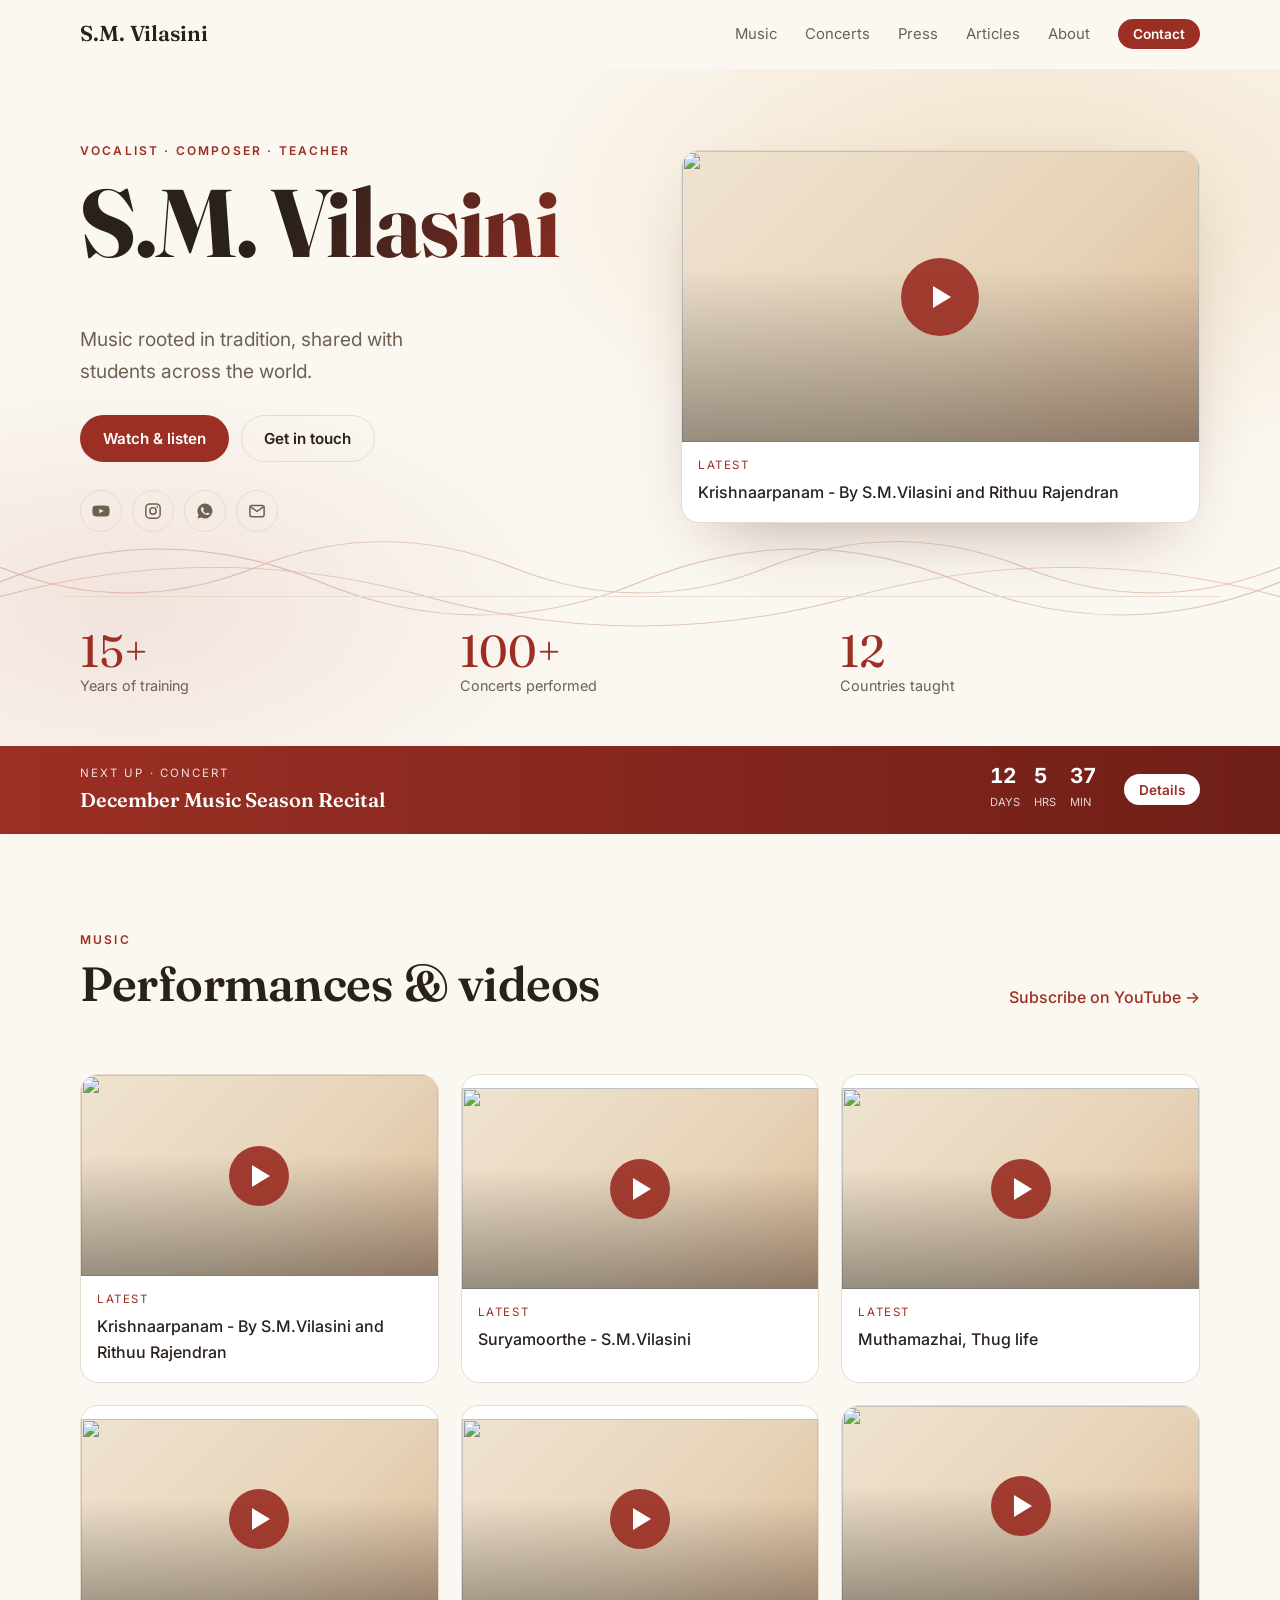
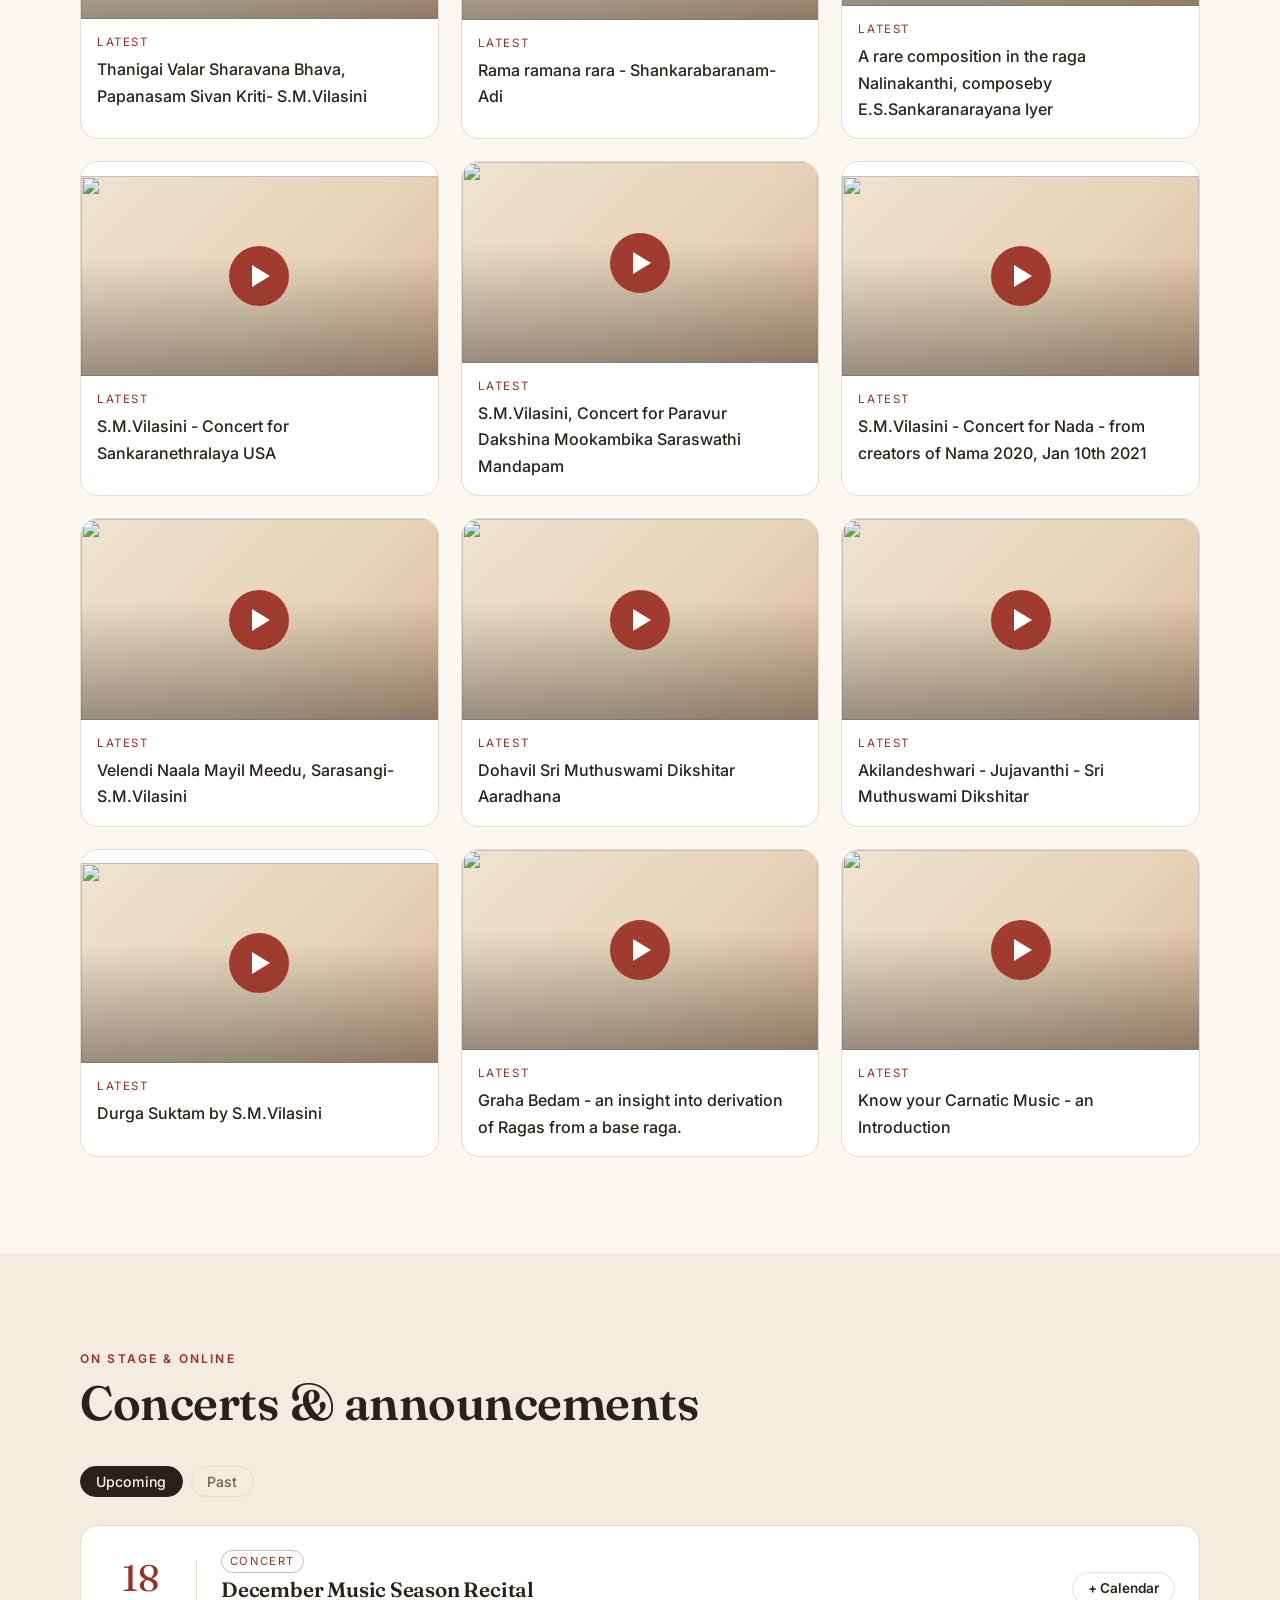
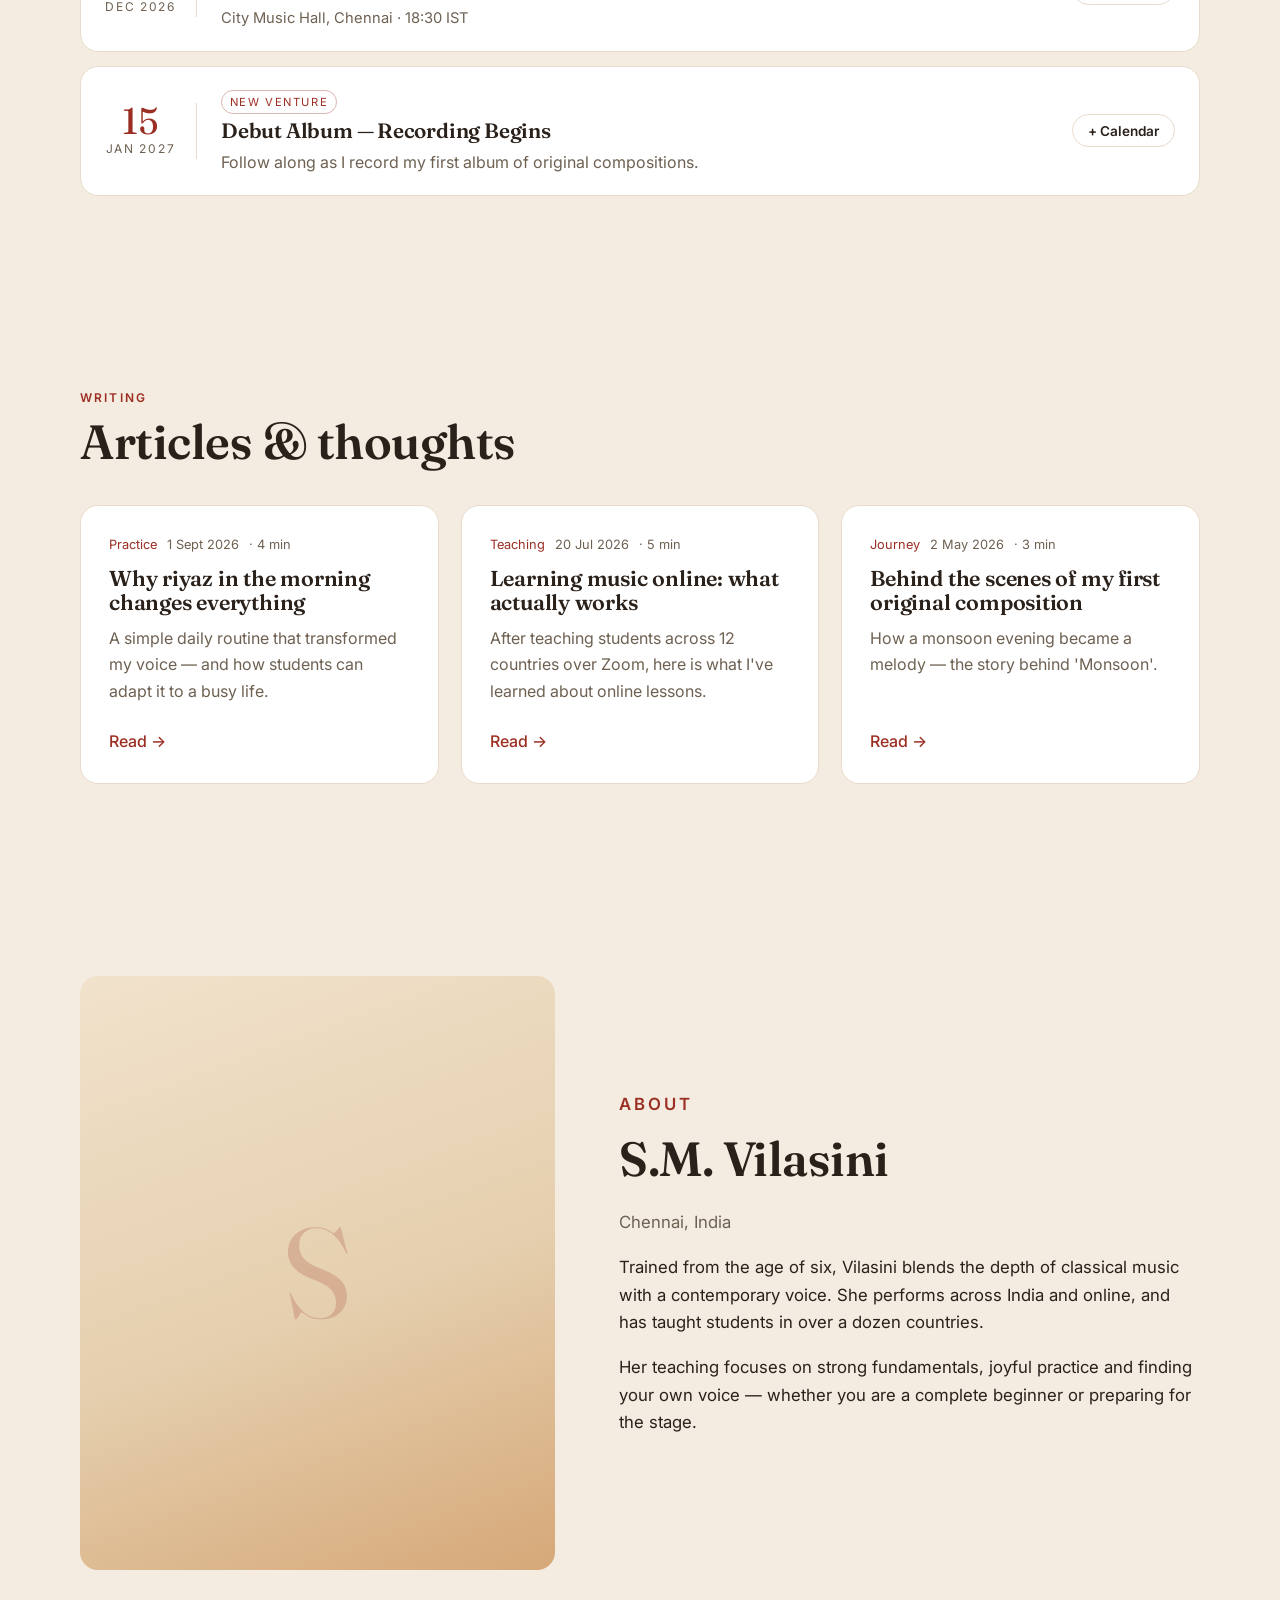
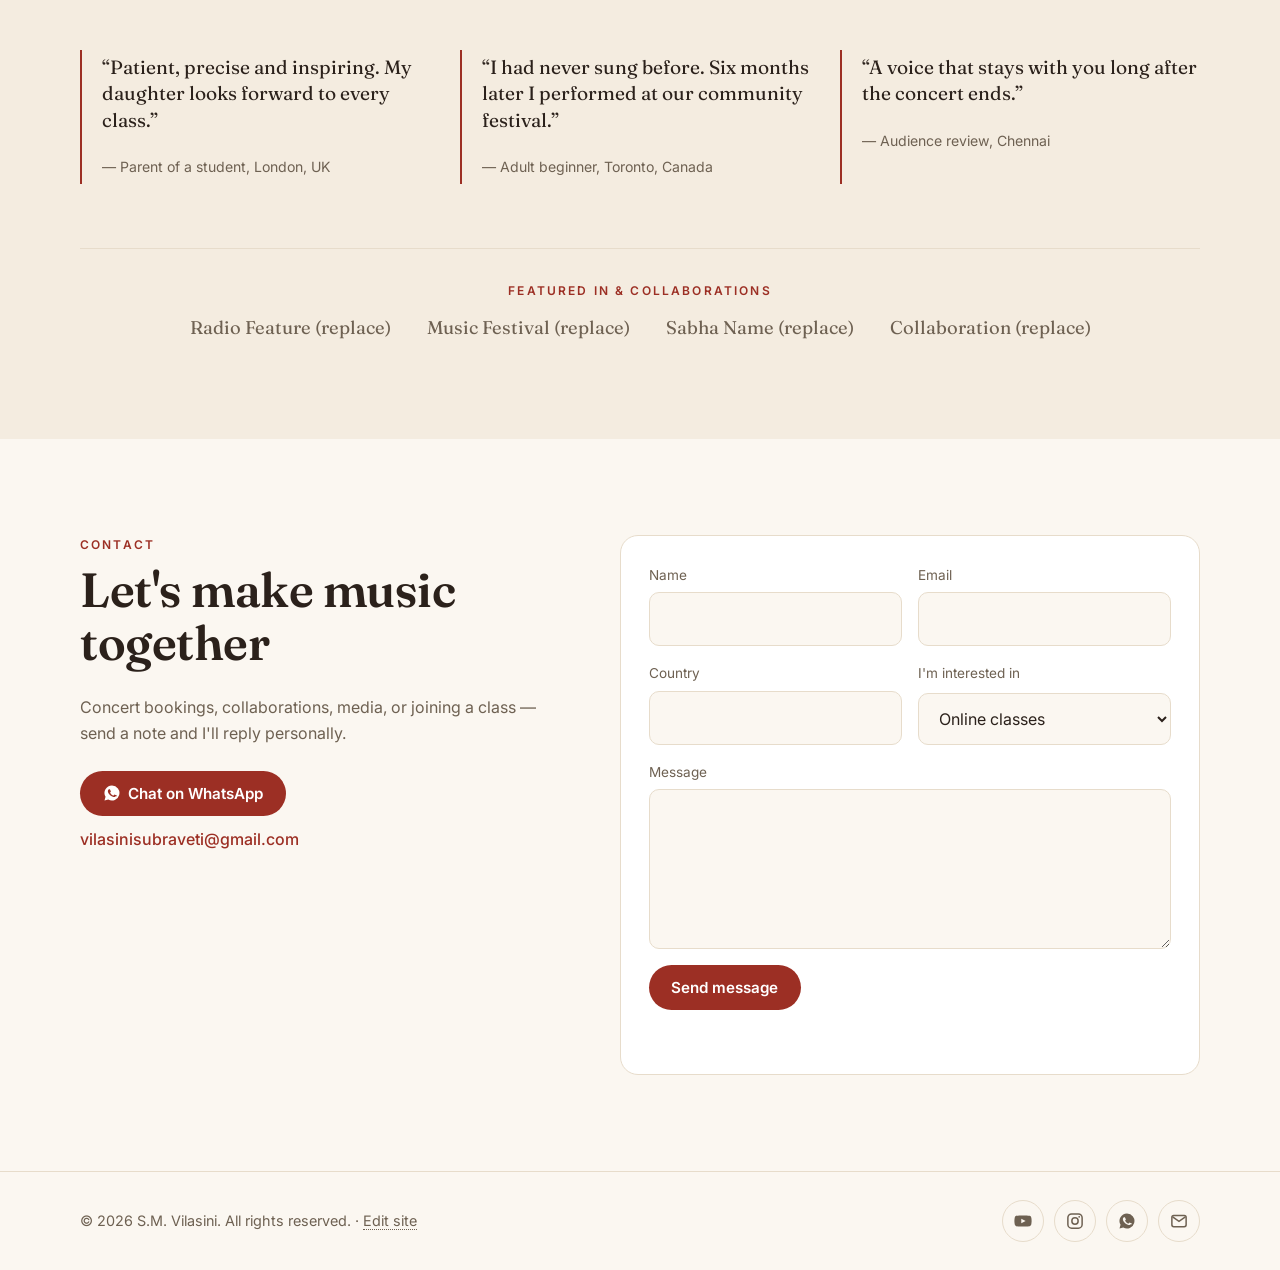
==== index.html @ 5c4f79f2 "Add press and reviews section" ====
<!doctype html>
<html lang="en">
<head>
  <meta charset="utf-8">
  <meta name="viewport" content="width=device-width, initial-scale=1">
  <title>Music · Performances, Videos & Online Classes</title>
  <meta name="description" content="Official website — music videos, upcoming concerts, articles and live online music classes for students worldwide.">
  <meta property="og:type" content="website">
  <meta property="og:title" content="Music · Performances & Online Classes">
  <meta property="og:description" content="Watch performances, see upcoming concerts and learn music online.">
  <meta property="og:image" content="assets/portrait.jpg">
  <meta name="theme-color" content="#fbf7f1">
  <link rel="icon" href="data:image/svg+xml,<svg xmlns='http://www.w3.org/2000/svg' viewBox='0 0 100 100'><text y='.9em' font-size='90'>🎵</text></svg>">
  <link rel="preconnect" href="https://fonts.googleapis.com">
  <link rel="preconnect" href="https://fonts.gstatic.com" crossorigin>
  <link href="https://fonts.googleapis.com/css2?family=Fraunces:opsz,wght@9..144,400;9..144,600;9..144,700&family=Inter:wght@400;500;600&display=swap" rel="stylesheet">
  <link rel="stylesheet" href="styles.css">
</head>
<body>
  <a class="skip" href="#main">Skip to content</a>

  <header class="nav" id="top">
    <div class="wrap nav__inner">
      <a href="#top" class="brand" data-bind="name">Artist</a>
      <button class="nav__toggle" aria-label="Open menu" aria-expanded="false"><span></span><span></span></button>
      <nav class="nav__links" aria-label="Main">
        <a href="#music">Music</a>
        <a href="#events">Concerts</a>
        <a href="#classes" data-classes-link hidden>Classes</a>
        <a href="#press">Press</a>
        <a href="#articles">Articles</a>
        <a href="#about">About</a>
        <a href="#contact" class="btn btn--small">Contact</a>
      </nav>
    </div>
  </header>

  <main id="main">
    <!-- HERO -->
    <section class="hero">
      <div class="hero__bg" aria-hidden="true">
        <svg class="wave" viewBox="0 0 1200 300" preserveAspectRatio="none"><path d="M0 150 Q 75 60 150 150 T 300 150 T 450 150 T 600 150 T 750 150 T 900 150 T 1050 150 T 1200 150"/><path d="M0 170 Q 100 90 200 170 T 400 170 T 600 170 T 800 170 T 1000 170 T 1200 170"/><path d="M0 130 Q 60 200 120 130 T 240 130 T 360 130 T 480 130 T 600 130 T 720 130 T 840 130 T 960 130 T 1080 130 T 1200 130"/></svg>
      </div>
      <div class="wrap hero__grid">
        <div class="hero__text reveal">
          <p class="eyebrow" data-bind="tagline"></p>
          <h1 class="hero__name" data-bind="name"></h1>
          <p class="hero__line" data-bind="heroLine"></p>
          <div class="hero__cta">
            <a href="#music" class="btn">Watch &amp; listen</a>
            <a href="#classes" class="btn btn--ghost" data-classes-cta hidden>Learn with me</a>
            <a href="#contact" class="btn btn--ghost" data-contact-cta>Get in touch</a>
          </div>
          <ul class="hero__social" data-social></ul>
        </div>
        <div class="hero__media reveal" data-featured></div>
      </div>
      <div class="wrap stats reveal" data-stats></div>
    </section>

    <!-- NEXT UP BANNER -->
    <section class="nextup" data-nextup hidden></section>

    <!-- MUSIC -->
    <section class="section" id="music">
      <div class="wrap">
        <div class="section__head reveal">
          <p class="eyebrow">Music</p>
          <h2>Performances &amp; videos</h2>
          <a class="link-arrow" data-youtube-link target="_blank" rel="noopener">Subscribe on YouTube →</a>
        </div>
        <div class="filters reveal" role="tablist" data-filters></div>
        <div class="video-grid" data-videos></div>
      </div>
    </section>

    <!-- EVENTS -->
    <section class="section section--alt" id="events">
      <div class="wrap">
        <div class="section__head reveal">
          <p class="eyebrow">On stage &amp; online</p>
          <h2>Concerts &amp; announcements</h2>
        </div>
        <div class="tabs reveal">
          <button class="tab is-active" data-events-tab="upcoming">Upcoming</button>
          <button class="tab" data-events-tab="past">Past</button>
        </div>
        <div class="events" data-events></div>
      </div>
    </section>

    <!-- CLASSES (hidden until enabled in content.js) -->
    <section class="section" id="classes" data-classes hidden>
      <div class="wrap">
        <div class="section__head reveal">
          <p class="eyebrow">Learn online</p>
          <h2>Live classes on <span data-bind="platform">Zoom</span></h2>
          <p class="section__intro" data-bind="classIntro"></p>
        </div>
        <div data-classes-body></div>
      </div>
    </section>

    <!-- ARTICLES -->
    <section class="section section--alt" id="articles">
      <div class="wrap">
        <div class="section__head reveal">
          <p class="eyebrow">Writing</p>
          <h2>Articles &amp; thoughts</h2>
        </div>
        <div class="articles" data-articles></div>
      </div>
    </section>

    <!-- PRESS & REVIEWS (headline + picture fetched automatically) -->
    <section class="section" id="press" data-press-section hidden>
      <div class="wrap">
        <div class="section__head reveal">
          <p class="eyebrow">In the press</p>
          <h2>Reviews &amp; features</h2>
        </div>
        <div class="press" data-press></div>
      </div>
    </section>

    <!-- ABOUT -->
    <section class="section section--alt" id="about">
      <div class="wrap about">
        <div class="about__photo reveal" data-photo></div>
        <div class="about__text reveal">
          <p class="eyebrow">About</p>
          <h2 data-bind="name"></h2>
          <p class="muted" data-bind="location"></p>
          <div data-bio></div>
        </div>
      </div>
      <div class="wrap">
        <div class="quotes" data-quotes></div>
        <div class="featured-in reveal" data-featured-in></div>
      </div>
    </section>

    <!-- CONTACT -->
    <section class="section" id="contact">
      <div class="wrap contact">
        <div class="contact__info reveal">
          <p class="eyebrow">Contact</p>
          <h2>Let's make music together</h2>
          <p class="muted">Concert bookings, collaborations, media, or joining a class — send a note and I'll reply personally.</p>
          <div class="contact__quick" data-quick></div>
        </div>
        <form class="form reveal" data-form novalidate>
          <div class="form__row">
            <label>Name<input name="name" required autocomplete="name"></label>
            <label>Email<input name="email" type="email" required autocomplete="email"></label>
          </div>
          <div class="form__row">
            <label>Country<input name="country" autocomplete="country-name"></label>
            <label>I'm interested in
              <select name="interest">
                <option>Online classes</option>
                <option>Concert booking</option>
                <option>Collaboration</option>
                <option>Media / interview</option>
                <option>Just saying hello</option>
              </select>
            </label>
          </div>
          <label>Message<textarea name="message" rows="5" required></textarea></label>
          <input type="checkbox" name="botcheck" class="hp" tabindex="-1" autocomplete="off">
          <button class="btn" type="submit">Send message</button>
          <p class="form__status" role="status" aria-live="polite"></p>
        </form>
      </div>
    </section>
  </main>

  <footer class="footer">
    <div class="wrap footer__inner">
      <p>© <span data-year></span> <span data-bind="name"></span>. All rights reserved. · <a href="admin.html" class="footer__edit">Edit site</a></p>
      <ul class="footer__social" data-social></ul>
    </div>
  </footer>

  <!-- Modal (videos & articles) -->
  <div class="modal" data-modal hidden>
    <div class="modal__backdrop" data-close></div>
    <div class="modal__box" role="dialog" aria-modal="true">
      <button class="modal__close" data-close aria-label="Close">×</button>
      <div class="modal__content" data-modal-content></div>
    </div>
  </div>

  <script src="content.js"></script>
  <script src="app.js"></script>
</body>
</html>
---- styles.css ----
:root{
  --bg:#fbf7f1; --bg-alt:#f4ece0; --surface:#ffffff; --line:#e7dccb;
  --text:#2b211b; --muted:#6e6152; --accent:#9c2f24; --accent-2:#c8891c; --on-accent:#ffffff;
  --radius:18px; --maxw:1160px;
  --display:"Fraunces",Georgia,serif; --body:"Inter",system-ui,sans-serif;
}
*{box-sizing:border-box}
html{scroll-behavior:smooth}
body{margin:0;background:var(--bg);color:var(--text);font:16px/1.65 var(--body);-webkit-font-smoothing:antialiased;overflow-x:hidden}
img{max-width:100%;display:block}
a{color:inherit}
h1,h2,h3{font-family:var(--display);font-weight:600;line-height:1.1;margin:0 0 .5em;letter-spacing:-.01em}
h2{font-size:clamp(2rem,4vw,3rem)}
p{margin:0 0 1em}
.wrap{max-width:var(--maxw);margin:0 auto;padding:0 20px}
.muted{color:var(--muted)}
.eyebrow{text-transform:uppercase;letter-spacing:.18em;font-size:.75rem;font-weight:600;color:var(--accent);margin-bottom:.8em}
.skip{position:absolute;left:-999px}.skip:focus{left:16px;top:16px;z-index:99;background:var(--accent);color:var(--on-accent);padding:8px 12px;border-radius:8px}
[hidden]{display:none!important}

/* Buttons */
.btn{display:inline-flex;align-items:center;gap:.5em;background:var(--accent);color:var(--on-accent);border:0;border-radius:999px;padding:.85em 1.5em;font:600 .95rem var(--body);text-decoration:none;cursor:pointer;transition:transform .2s,box-shadow .2s,background .2s}
.btn:hover{transform:translateY(-2px);box-shadow:0 10px 30px -10px rgba(156,47,36,.45)}
.btn--ghost{background:transparent;color:var(--text);border:1px solid var(--line)}
.btn--ghost:hover{border-color:var(--accent);box-shadow:none}
.btn--small{padding:.55em 1.1em;font-size:.85rem}
.btn[aria-disabled="true"]{opacity:.5;pointer-events:none}
.link-arrow{color:var(--accent);text-decoration:none;font-weight:500}
.link-arrow:hover{text-decoration:underline}

/* Nav */
.nav{position:sticky;top:0;z-index:50;background:rgba(251,247,241,.88);backdrop-filter:blur(12px);border-bottom:1px solid transparent;transition:border-color .3s}
.nav.is-scrolled{border-color:var(--line)}
.nav__inner{display:flex;align-items:center;justify-content:space-between;height:68px}
.brand{font-family:var(--display);font-size:1.35rem;font-weight:600;text-decoration:none}
.nav__links{display:flex;gap:28px;align-items:center}
.nav__links a:not(.btn){text-decoration:none;color:var(--muted);font-size:.93rem;transition:color .2s}
.nav__links a:not(.btn):hover{color:var(--text)}
.nav__toggle{display:none;background:none;border:0;width:40px;height:40px;cursor:pointer;flex-direction:column;justify-content:center;gap:6px;padding:8px}
.nav__toggle span{display:block;height:2px;background:var(--text);border-radius:2px;transition:transform .3s}
@media (max-width:820px){
  .nav__toggle{display:flex}
  .nav__links{position:fixed;inset:68px 0 auto 0;flex-direction:column;align-items:flex-start;gap:0;background:var(--bg);border-bottom:1px solid var(--line);padding:8px 20px 20px;transform:translateY(-120%);transition:transform .35s ease}
  .nav__links a:not(.btn){padding:12px 0;width:100%;font-size:1.05rem}
  .nav__links .btn{margin-top:8px}
  .nav.is-open .nav__links{transform:none}
  .nav.is-open .nav__toggle span:first-child{transform:translateY(4px) rotate(45deg)}
  .nav.is-open .nav__toggle span:last-child{transform:translateY(-4px) rotate(-45deg)}
}

/* Hero */
.hero{position:relative;padding:72px 0 48px;overflow:hidden}
.hero__bg{position:absolute;inset:0;pointer-events:none;background:radial-gradient(60% 60% at 80% 20%,rgba(200,137,28,.20),transparent 70%),radial-gradient(50% 50% at 10% 80%,rgba(156,47,36,.10),transparent 70%)}
.wave{position:absolute;left:0;right:0;bottom:8%;width:200%;height:220px;opacity:.25;animation:drift 28s linear infinite}
.wave path{fill:none;stroke:var(--accent);stroke-width:1.2}
@keyframes drift{to{transform:translateX(-50%)}}
.hero__grid{position:relative;display:grid;grid-template-columns:1.05fr 1fr;gap:56px;align-items:center}
.hero__name{font-size:clamp(3rem,8vw,6rem);font-weight:700;background:linear-gradient(120deg,var(--text) 40%,var(--accent));-webkit-background-clip:text;background-clip:text;color:transparent}
.hero__line{font-size:1.2rem;color:var(--muted);max-width:32ch}
.hero__cta{display:flex;flex-wrap:wrap;gap:12px;margin:28px 0}
.hero__social,.footer__social{list-style:none;display:flex;gap:10px;padding:0;margin:0}
.hero__social a,.footer__social a{display:grid;place-items:center;width:42px;height:42px;border:1px solid var(--line);border-radius:50%;color:var(--muted);transition:all .2s}
.hero__social a:hover,.footer__social a:hover{color:var(--accent);border-color:var(--accent)}
.hero__social svg,.footer__social svg{width:18px;height:18px}
.stats{position:relative;display:grid;grid-template-columns:repeat(3,1fr);gap:20px;margin-top:64px;border-top:1px solid var(--line);padding-top:32px}
.stat__v{font-family:var(--display);font-size:clamp(2rem,4vw,2.8rem);color:var(--accent);line-height:1}
.stat__l{color:var(--muted);font-size:.9rem}
@media (max-width:820px){.hero{padding-top:40px}.hero__grid{grid-template-columns:1fr;gap:36px}.stats{margin-top:40px;gap:12px}}

/* Video card */
.video{position:relative;border-radius:var(--radius);overflow:hidden;background:var(--surface);cursor:pointer;border:1px solid var(--line);text-align:left;padding:0;color:inherit;font:inherit;width:100%;transition:transform .3s,border-color .3s}
.video:hover{transform:translateY(-4px);border-color:var(--accent)}
.video__thumb{position:relative;aspect-ratio:16/9;background:linear-gradient(135deg,#efe3d0,#e6d3b8 60%,#dcb99a);overflow:hidden}
.video__thumb img{width:100%;height:100%;object-fit:cover;transition:transform .6s}
.video:hover .video__thumb img{transform:scale(1.05)}
.video__thumb::after{content:"";position:absolute;inset:0;background:linear-gradient(to top,rgba(0,0,0,.35),transparent 60%)}
.play{position:absolute;z-index:2;left:50%;top:50%;transform:translate(-50%,-50%);width:60px;height:60px;border-radius:50%;background:rgba(156,47,36,.92);display:grid;place-items:center;transition:transform .3s}
.play::before{content:"";border-left:18px solid #fff;border-top:11px solid transparent;border-bottom:11px solid transparent;margin-left:4px}
.video:hover .play{transform:translate(-50%,-50%) scale(1.1)}
.video__meta{padding:14px 16px 16px}
.video__cat{font-size:.72rem;letter-spacing:.14em;text-transform:uppercase;color:var(--accent)}
.video__title{font-weight:500;margin-top:4px}
.video--hero{box-shadow:0 30px 70px -35px rgba(80,40,20,.45)}
.video--hero .play{width:78px;height:78px}
.video__ph{position:absolute;inset:0;display:grid;place-items:center;color:rgba(156,47,36,.18);font-family:var(--display);font-size:5rem}
.video-grid{display:grid;grid-template-columns:repeat(auto-fill,minmax(280px,1fr));gap:22px}

/* Sections */
.section{padding:96px 0}
.section--alt{background:var(--bg-alt)}
.section__head{margin-bottom:36px;display:flex;flex-wrap:wrap;align-items:flex-end;gap:8px 24px}
.section__head .eyebrow{flex-basis:100%;margin:0}
.section__head h2{margin:0;flex:1 1 auto}
.section__intro{flex:0 0 100%;color:var(--muted);margin-top:12px}
@media (max-width:820px){.section{padding:64px 0}}

/* Filters & tabs */
.filters,.tabs{display:flex;flex-wrap:wrap;gap:8px;margin-bottom:28px}
.chip,.tab{background:transparent;border:1px solid var(--line);color:var(--muted);border-radius:999px;padding:.45em 1.1em;font:500 .88rem var(--body);cursor:pointer;transition:all .2s}
.chip:hover,.tab:hover{color:var(--text)}
.chip.is-active,.tab.is-active{background:var(--text);color:var(--bg);border-color:var(--text)}

/* Next up */
.nextup{background:linear-gradient(90deg,#9c2f24,#6f1f18);color:#fff}
.nextup .wrap{display:flex;flex-wrap:wrap;align-items:center;gap:12px 28px;padding-top:18px;padding-bottom:18px}
.nextup__label{font-size:.72rem;letter-spacing:.18em;text-transform:uppercase;opacity:.85}
.nextup__title{font-family:var(--display);font-size:1.25rem;font-weight:600}
.countdown{display:flex;gap:14px;margin-left:auto;font-variant-numeric:tabular-nums}
.countdown b{font-size:1.3rem;display:block;line-height:1}
.countdown span{font-size:.7rem;opacity:.8;text-transform:uppercase}

/* Events */
.events{display:grid;gap:14px}
.event{display:grid;grid-template-columns:92px 1fr auto;gap:24px;align-items:center;background:var(--surface);border:1px solid var(--line);border-radius:var(--radius);padding:20px 24px;transition:border-color .3s}
.event:hover{border-color:var(--accent)}
.event__date{text-align:center;border-right:1px solid var(--line);padding-right:20px}
.event__day{font-family:var(--display);font-size:2.3rem;line-height:1;color:var(--accent)}
.event__mon{text-transform:uppercase;letter-spacing:.14em;font-size:.75rem;color:var(--muted)}
.event__type{display:inline-block;font-size:.7rem;letter-spacing:.14em;text-transform:uppercase;color:var(--accent);border:1px solid rgba(156,47,36,.35);border-radius:999px;padding:.15em .7em;margin-bottom:6px}
.event h3{font-size:1.3rem;margin:0 0 4px}
.event__where{color:var(--muted);font-size:.92rem}
.event__actions{display:flex;gap:8px;flex-wrap:wrap;justify-content:flex-end}
.event--past{opacity:.7}
.empty{color:var(--muted);padding:24px;border:1px dashed var(--line);border-radius:var(--radius);text-align:center}
@media (max-width:700px){.event{grid-template-columns:64px 1fr;gap:16px;padding:18px}.event__date{padding-right:12px}.event__day{font-size:1.8rem}.event__actions{grid-column:1/-1;justify-content:flex-start}}

/* Classes */
.plans{display:grid;grid-template-columns:repeat(auto-fit,minmax(250px,1fr));gap:20px;margin-bottom:48px}
.plan{position:relative;background:var(--surface);border:1px solid var(--line);border-radius:var(--radius);padding:28px;display:flex;flex-direction:column}
.plan--featured{border-color:var(--accent);box-shadow:0 20px 60px -30px rgba(156,47,36,.35)}
.plan__badge{position:absolute;top:-12px;left:24px;background:var(--accent);color:var(--on-accent);font-size:.72rem;font-weight:600;padding:.25em .8em;border-radius:999px;letter-spacing:.06em}
.plan h3{font-size:1.4rem}
.plan__price{font-family:var(--display);font-size:2.4rem;line-height:1;margin:12px 0 4px}
.plan__alt{color:var(--muted);font-size:.9rem;margin-bottom:20px}
.plan .btn{margin-top:auto;justify-content:center}
.currency{display:inline-flex;border:1px solid var(--line);border-radius:999px;padding:3px;margin-bottom:24px}
.currency button{background:none;border:0;color:var(--muted);padding:.4em 1em;border-radius:999px;cursor:pointer;font:500 .85rem var(--body)}
.currency button.is-active{background:var(--text);color:var(--bg)}
.steps{list-style:none;padding:0;margin:0;display:grid;grid-template-columns:repeat(auto-fit,minmax(200px,1fr));gap:20px;counter-reset:s}
.steps li{counter-increment:s;padding-top:16px;border-top:1px solid var(--line);color:var(--muted)}
.steps li::before{content:"0" counter(s);display:block;font-family:var(--display);font-size:1.6rem;color:var(--accent);margin-bottom:6px}
.gate{max-width:440px;background:var(--surface);border:1px solid var(--line);border-radius:var(--radius);padding:28px}
.gate form{display:flex;gap:10px;margin-top:14px}
.gate input{flex:1}
.preview-note{background:rgba(200,137,28,.12);border:1px solid var(--accent-2);border-radius:12px;padding:10px 14px;margin-bottom:24px;font-size:.9rem}

/* Articles */
.articles{display:grid;grid-template-columns:repeat(auto-fill,minmax(300px,1fr));gap:22px}
.article{background:var(--surface);border:1px solid var(--line);border-radius:var(--radius);padding:28px;cursor:pointer;display:flex;flex-direction:column;text-align:left;color:inherit;font:inherit;transition:transform .3s,border-color .3s}
.article:hover{transform:translateY(-4px);border-color:var(--accent)}
.article__meta{display:flex;gap:10px;font-size:.8rem;color:var(--muted);margin-bottom:12px}
.article__tag{color:var(--accent)}
.article h3{font-size:1.35rem}
.article p{color:var(--muted);flex:1}
.article .link-arrow{margin-top:8px}
.reader h2{font-size:clamp(1.8rem,4vw,2.5rem)}
.reader p{font-size:1.08rem;color:var(--text)}

/* About */
.about{display:grid;grid-template-columns:.9fr 1.1fr;gap:64px;align-items:center}
.about__photo{aspect-ratio:4/5;border-radius:var(--radius);overflow:hidden;background:linear-gradient(160deg,#f1e2cc,#e5cfae 55%,#d6a878);position:relative}
.about__photo img{width:100%;height:100%;object-fit:cover}
.about__photo .ph{position:absolute;inset:0;display:grid;place-items:center;font-family:var(--display);font-size:8rem;color:rgba(156,47,36,.2)}
.about__text p{font-size:1.05rem}
@media (max-width:820px){.about{grid-template-columns:1fr;gap:32px}.about__photo{max-width:420px}}
.quotes{display:grid;grid-template-columns:repeat(auto-fit,minmax(260px,1fr));gap:20px;margin-top:80px}
.quote{border-left:2px solid var(--accent);padding:4px 0 4px 20px}
.quote p{font-family:var(--display);font-size:1.2rem;line-height:1.4}
.quote cite{font-style:normal;color:var(--muted);font-size:.88rem}
.featured-in{margin-top:64px;display:flex;flex-wrap:wrap;gap:12px 36px;align-items:center;justify-content:center;border-top:1px solid var(--line);padding-top:32px}
.featured-in span{font-family:var(--display);font-size:1.15rem;color:var(--muted)}
.featured-in .eyebrow{flex-basis:100%;text-align:center;margin:0}

/* Contact */
.contact{display:grid;grid-template-columns:1fr 1.2fr;gap:56px;align-items:start}
.contact__quick{display:flex;flex-direction:column;gap:10px;margin-top:24px;align-items:flex-start}
.form{background:var(--surface);border:1px solid var(--line);border-radius:var(--radius);padding:28px;display:grid;gap:16px}
.form__row{display:grid;grid-template-columns:1fr 1fr;gap:16px}
label{display:grid;gap:6px;font-size:.85rem;color:var(--muted)}
input,select,textarea{background:var(--bg);border:1px solid var(--line);color:var(--text);border-radius:10px;padding:.8em 1em;font:inherit;font-size:1rem;width:100%}
input:focus,select:focus,textarea:focus{outline:none;border-color:var(--accent)}
.hp{display:none}
.form .btn{justify-self:start}
.form__status{margin:0;font-size:.92rem;min-height:1.4em}
@media (max-width:820px){.contact{grid-template-columns:1fr;gap:32px}.form__row{grid-template-columns:1fr}}

/* Footer */
.footer{border-top:1px solid var(--line);padding:28px 0;color:var(--muted);font-size:.9rem}
.footer__inner{display:flex;justify-content:space-between;align-items:center;gap:16px;flex-wrap:wrap}
.footer p{margin:0}

/* Modal */
.modal{position:fixed;inset:0;z-index:100;display:grid;place-items:center;padding:20px}
.modal__backdrop{position:absolute;inset:0;background:rgba(43,33,27,.6);backdrop-filter:blur(6px)}
.modal__box{position:relative;width:min(960px,100%);max-height:90vh;overflow:auto;background:var(--bg-alt);border:1px solid var(--line);border-radius:var(--radius)}
.modal__close{position:absolute;top:10px;right:12px;z-index:2;background:rgba(0,0,0,.5);border:0;color:#fff;font-size:1.6rem;width:40px;height:40px;border-radius:50%;cursor:pointer}
.modal__video{aspect-ratio:16/9;width:100%}
.modal__video iframe{width:100%;height:100%;border:0;display:block}
.modal__content .reader{padding:40px clamp(20px,5vw,56px)}

/* Reveal animation */
.reveal{opacity:0;transform:translateY(24px);transition:opacity .8s ease,transform .8s ease}
.reveal.is-in{opacity:1;transform:none}
@media (prefers-reduced-motion:reduce){*{animation:none!important;transition:none!important}.reveal{opacity:1;transform:none}html{scroll-behavior:auto}}
.nextup .btn{background:#fff;color:var(--accent)}

/* Press & reviews */
.press{display:grid;grid-template-columns:repeat(auto-fill,minmax(270px,1fr));gap:22px}
.press-card{display:flex;flex-direction:column;background:var(--surface);border:1px solid var(--line);border-radius:var(--radius);overflow:hidden;text-decoration:none;color:inherit;transition:transform .3s,border-color .3s,box-shadow .3s}
.press-card:hover{transform:translateY(-4px);border-color:var(--accent);box-shadow:0 18px 40px -24px rgba(80,40,20,.35)}
.press-card__img{aspect-ratio:16/10;background:linear-gradient(135deg,#efe3d0,#dcb99a);position:relative;overflow:hidden}
.press-card__img img{position:absolute;inset:0;z-index:1;width:100%;height:100%;object-fit:cover;transition:transform .6s}
.press-card:hover .press-card__img img{transform:scale(1.05)}
.press-card__ph{position:absolute;inset:0;display:grid;place-items:center;padding:20px;text-align:center;font-family:var(--display);font-size:1.5rem;color:rgba(156,47,36,.55)}
.press-card__body{padding:18px 20px 20px;display:flex;flex-direction:column;gap:8px;flex:1}
.press-card__meta{font-size:.75rem;letter-spacing:.12em;text-transform:uppercase;color:var(--accent)}
.press-card__title{font-family:var(--display);font-size:1.2rem;line-height:1.3;margin:0}
.press-card__quote{color:var(--muted);font-style:italic;margin:0}
.press-card__go{margin-top:auto;color:var(--accent);font-weight:500;font-size:.9rem}
.footer__edit{color:var(--muted);text-decoration:none;border-bottom:1px dotted var(--muted)}
.footer__edit:hover{color:var(--accent)}
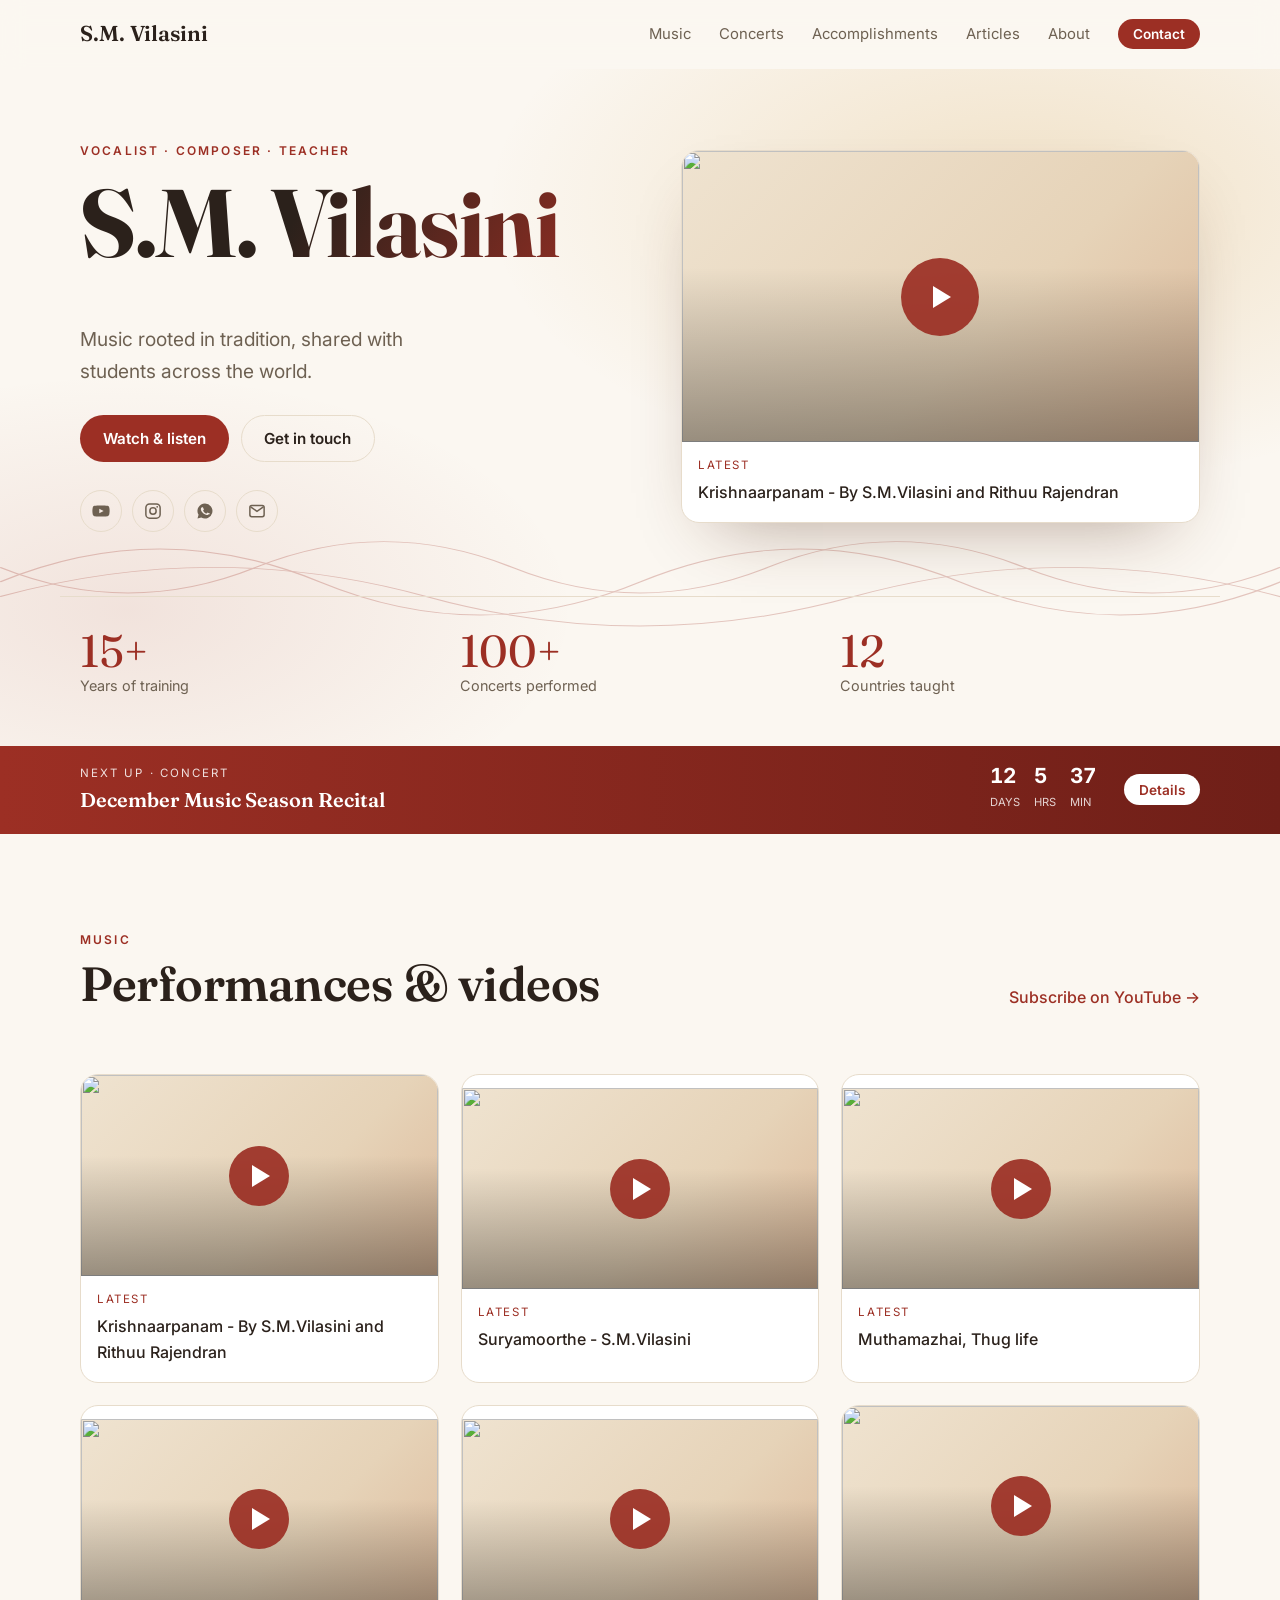
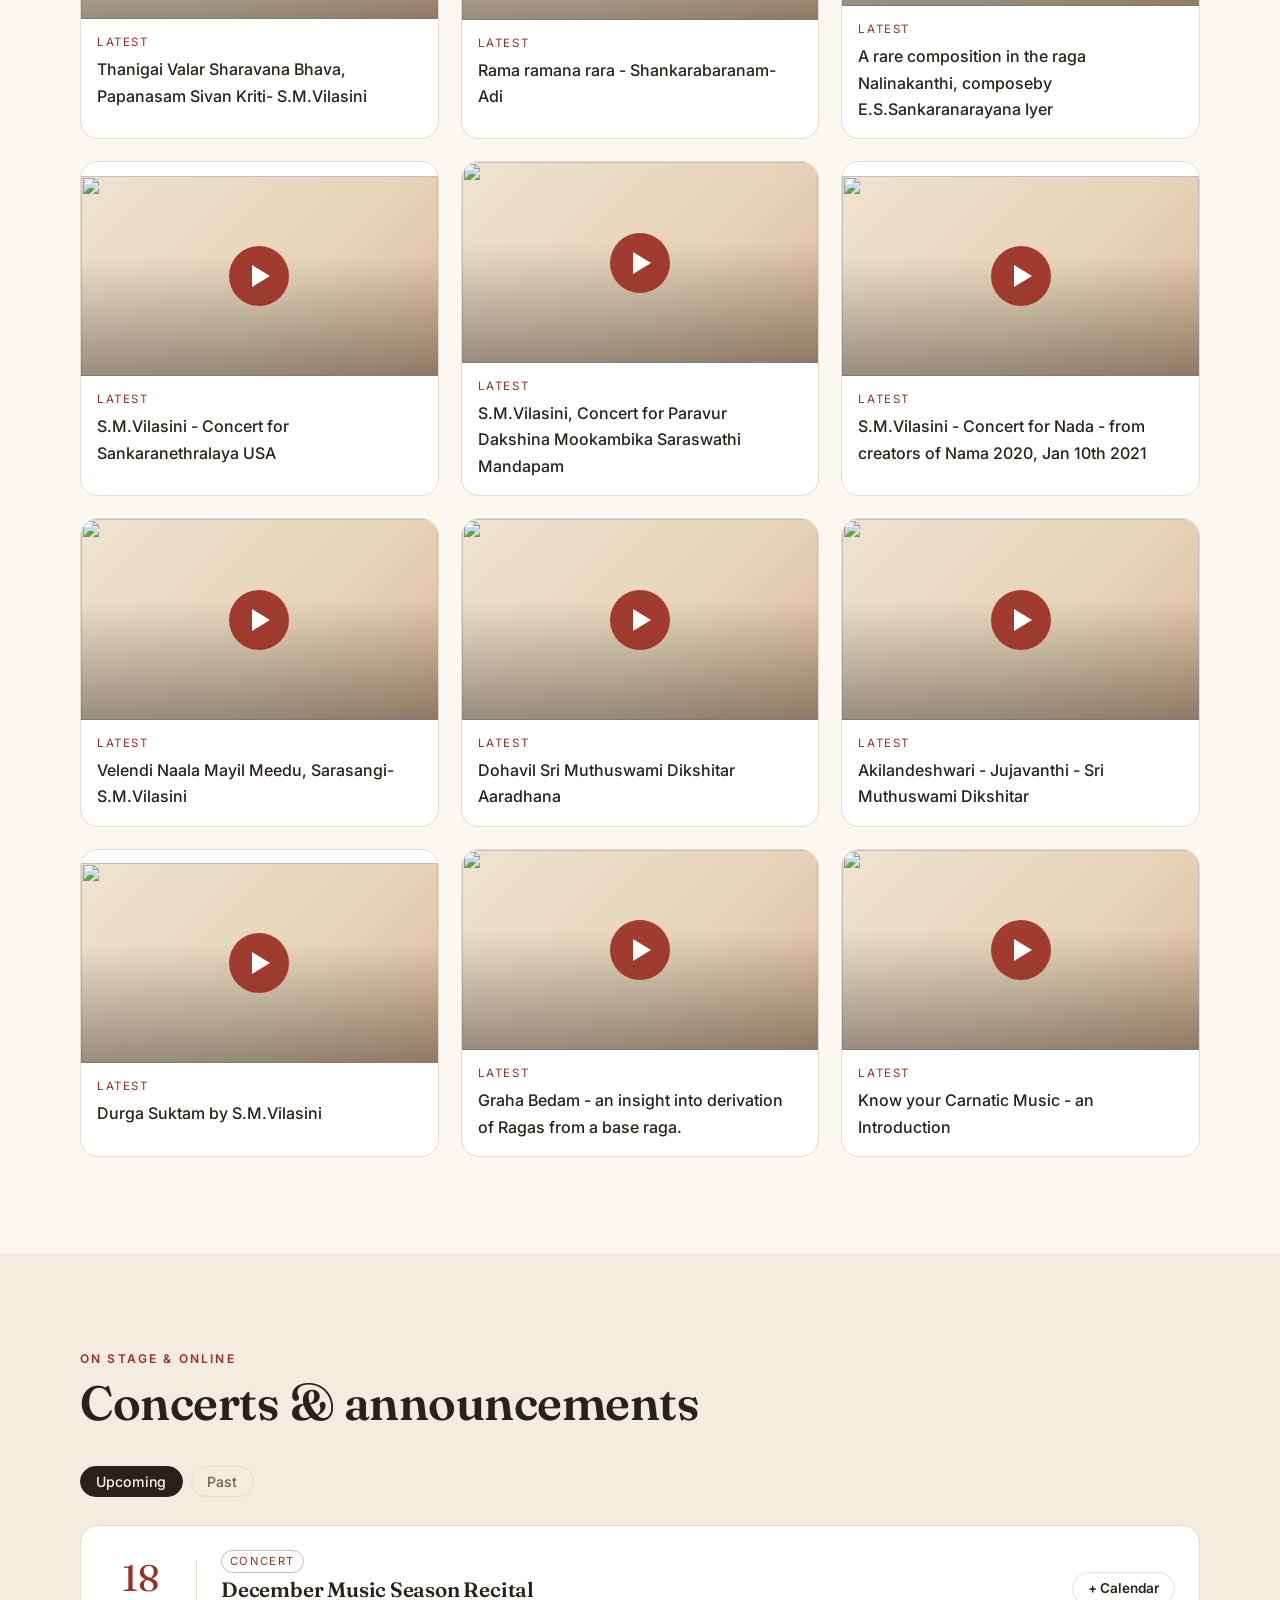
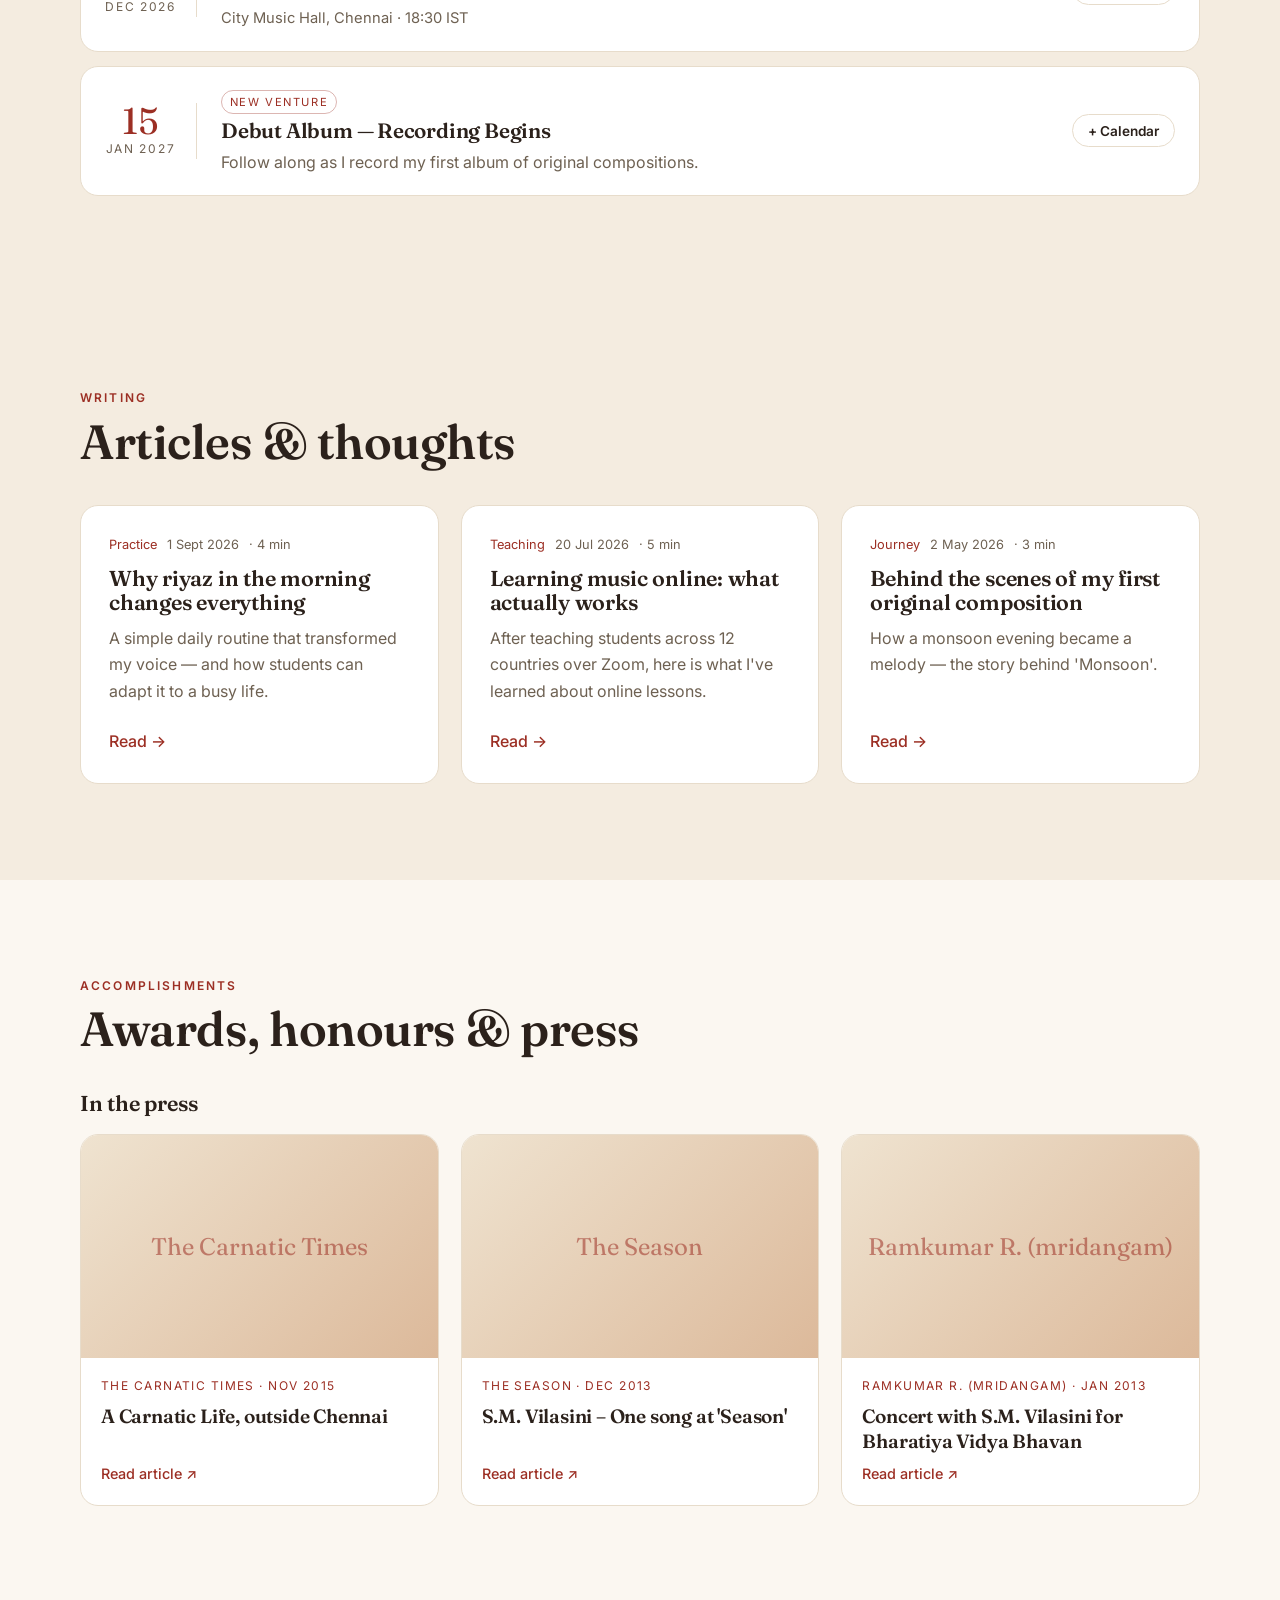
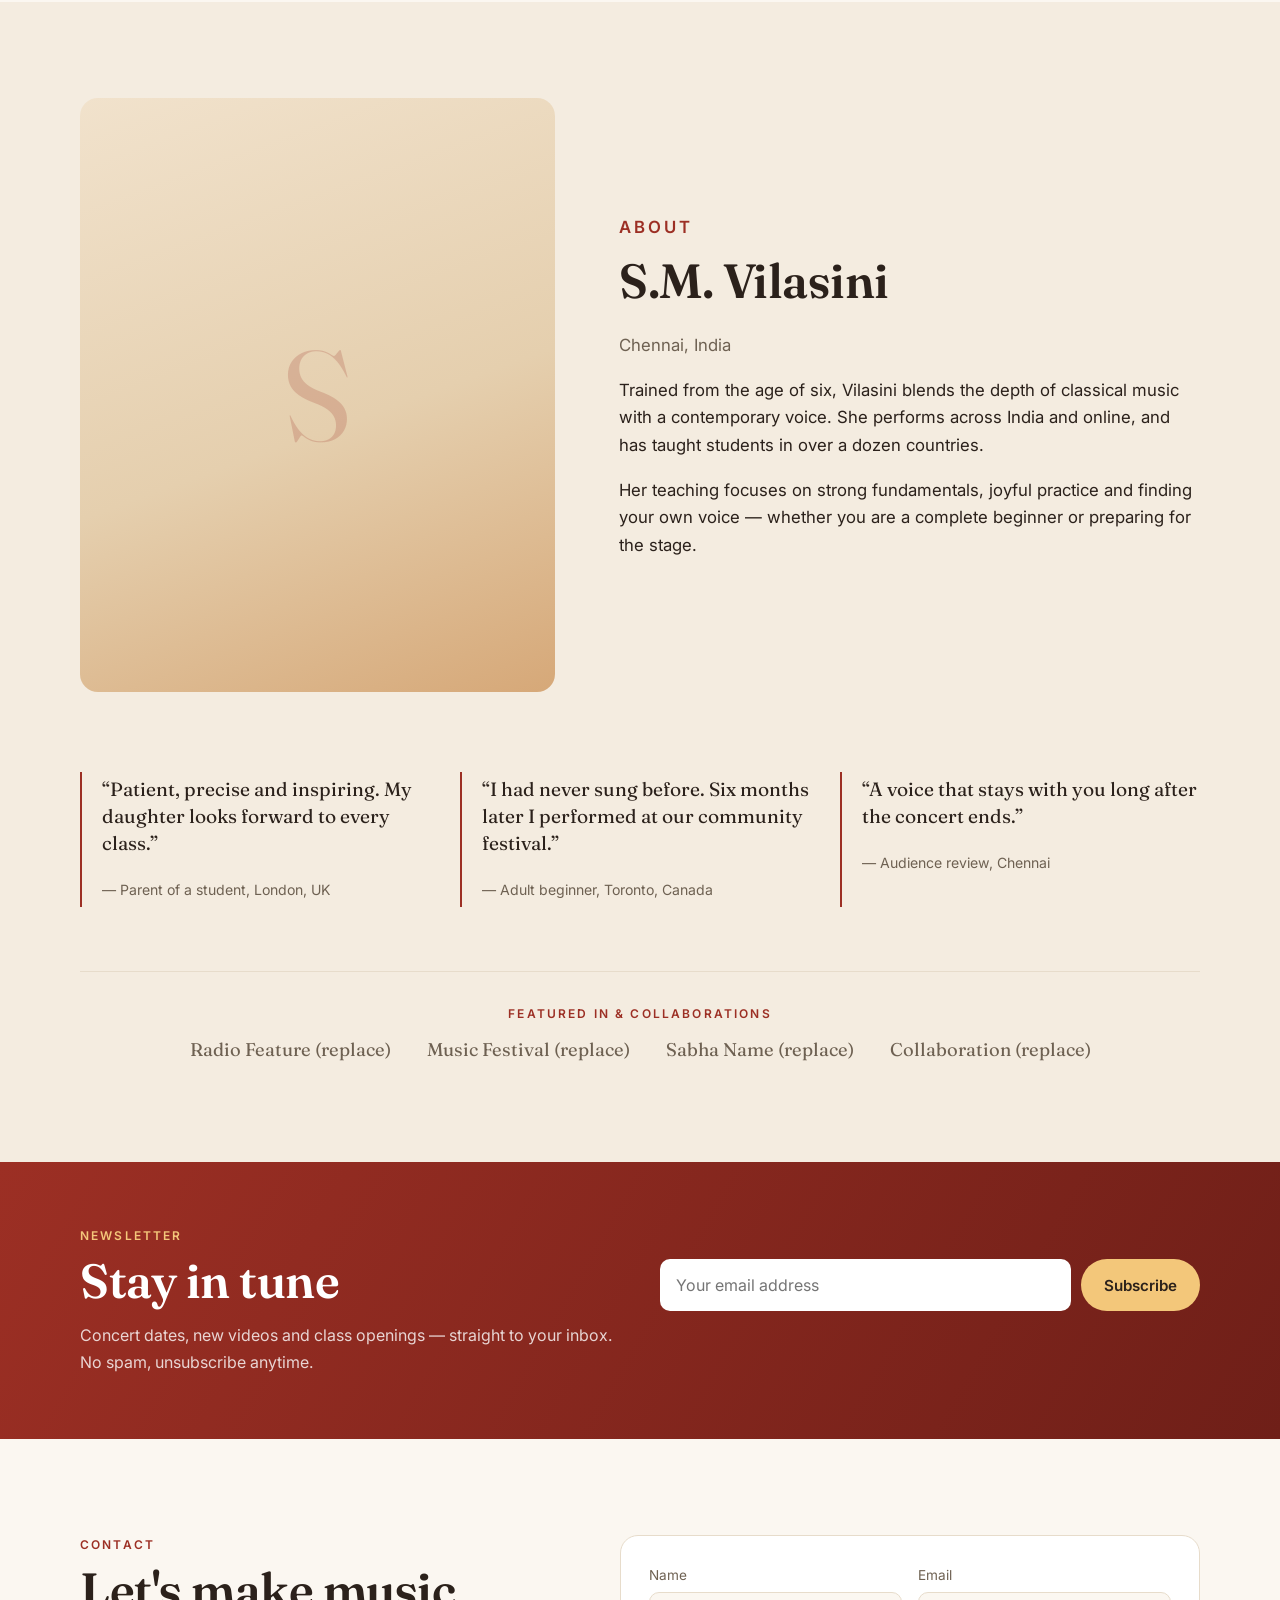
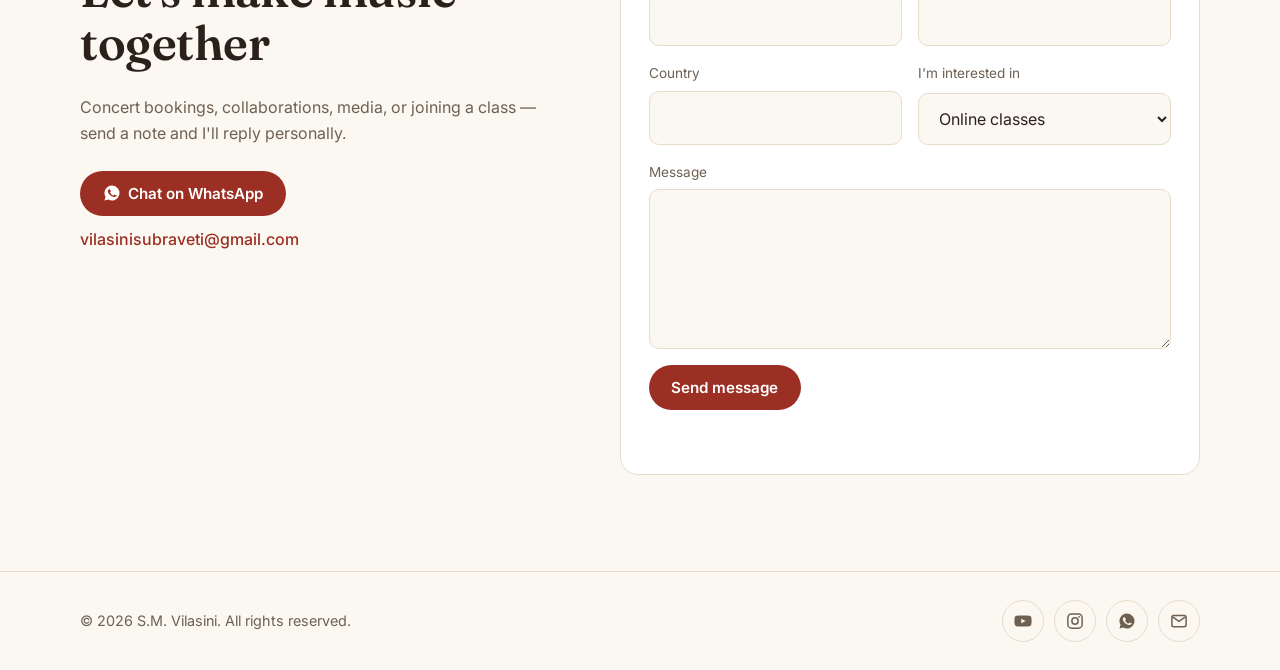
==== commit 2043ece6: "Accomplishments, newsletter, owner-only edit button" ====
--- a/index.html
+++ b/index.html
@@ -27,7 +27,7 @@
         <a href="#music">Music</a>
         <a href="#events">Concerts</a>
         <a href="#classes" data-classes-link hidden>Classes</a>
-        <a href="#press">Press</a>
+        <a href="#accomplishments">Accomplishments</a>
         <a href="#articles">Articles</a>
         <a href="#about">About</a>
         <a href="#contact" class="btn btn--small">Contact</a>
@@ -112,14 +112,21 @@
       </div>
     </section>
 
-    <!-- PRESS & REVIEWS (headline + picture fetched automatically) -->
-    <section class="section" id="press" data-press-section hidden>
-      <div class="wrap">
-        <div class="section__head reveal">
-          <p class="eyebrow">In the press</p>
-          <h2>Reviews &amp; features</h2>
-        </div>
-        <div class="press" data-press></div>
+    <!-- ACCOMPLISHMENTS: awards (typed in the editor) + press (fetched automatically) -->
+    <section class="section" id="accomplishments" data-acc-section hidden>
+      <div class="wrap">
+        <div class="section__head reveal">
+          <p class="eyebrow">Accomplishments</p>
+          <h2>Awards, honours &amp; press</h2>
+        </div>
+        <div data-achievements-wrap hidden>
+          <h3 class="subhead reveal">Awards &amp; achievements</h3>
+          <div class="achievements" data-achievements></div>
+        </div>
+        <div data-press-wrap hidden>
+          <h3 class="subhead reveal">In the press</h3>
+          <div class="press" data-press></div>
+        </div>
       </div>
     </section>
 
@@ -137,6 +144,18 @@
       <div class="wrap">
         <div class="quotes" data-quotes></div>
         <div class="featured-in reveal" data-featured-in></div>
+      </div>
+    </section>
+
+    <!-- NEWSLETTER -->
+    <section class="newsletter" id="newsletter" data-newsletter hidden>
+      <div class="wrap newsletter__inner reveal">
+        <div>
+          <p class="eyebrow">Newsletter</p>
+          <h2 data-nl-heading>Stay in tune</h2>
+          <p class="muted" data-nl-text></p>
+        </div>
+        <div data-nl-form></div>
       </div>
     </section>
 
@@ -177,7 +196,7 @@
 
   <footer class="footer">
     <div class="wrap footer__inner">
-      <p>© <span data-year></span> <span data-bind="name"></span>. All rights reserved. · <a href="admin.html" class="footer__edit">Edit site</a></p>
+      <p>© <span data-year></span> <span data-bind="name"></span>. All rights reserved.<span data-edit-link hidden> · <a href="admin.html" class="footer__edit">Edit site</a></span></p>
       <ul class="footer__social" data-social></ul>
     </div>
   </footer>
@@ -191,6 +210,8 @@
     </div>
   </div>
 
+  <a href="admin.html" class="edit-fab" data-edit-fab hidden aria-label="Edit this website">✎ Edit site</a>
+
   <script src="content.js"></script>
   <script src="app.js"></script>
 </body>
--- a/styles.css
+++ b/styles.css
@@ -219,3 +219,32 @@
 .press-card__go{margin-top:auto;color:var(--accent);font-weight:500;font-size:.9rem}
 .footer__edit{color:var(--muted);text-decoration:none;border-bottom:1px dotted var(--muted)}
 .footer__edit:hover{color:var(--accent)}
+
+/* Accomplishments */
+.subhead{font-family:var(--display);font-size:1.35rem;margin:8px 0 18px}
+[data-achievements-wrap]{margin-bottom:48px}
+.achievements{display:grid;grid-template-columns:repeat(auto-fill,minmax(260px,1fr));gap:18px}
+.achv{position:relative;background:var(--surface);border:1px solid var(--line);border-radius:var(--radius);padding:22px 22px 20px 22px;display:flex;flex-direction:column;gap:6px;text-decoration:none;color:inherit;transition:transform .3s,border-color .3s}
+a.achv:hover{transform:translateY(-3px);border-color:var(--accent)}
+.achv::before{content:"";position:absolute;left:0;top:18px;bottom:18px;width:3px;border-radius:3px;background:linear-gradient(var(--accent),var(--accent-2))}
+.achv__year{font-family:var(--display);font-size:1.6rem;color:var(--accent);line-height:1}
+.achv__title{font-family:var(--display);font-size:1.15rem;font-weight:600;line-height:1.3}
+.achv__detail{color:var(--muted);font-size:.93rem}
+.achv__go{color:var(--accent);font-size:.85rem;font-weight:500;margin-top:4px}
+
+/* Newsletter */
+.newsletter{background:linear-gradient(120deg,#9c2f24,#6f1f18);color:#fff;padding:64px 0}
+.newsletter .eyebrow{color:#f3c77a}
+.newsletter h2{color:#fff;margin-bottom:.3em}
+.newsletter .muted{color:rgba(255,255,255,.8);margin:0}
+.newsletter__inner{display:grid;grid-template-columns:1fr 1fr;gap:40px;align-items:center}
+.nl-form{display:flex;gap:10px;flex-wrap:wrap}
+.nl-form input[type=email]{flex:1 1 220px;background:#fff;border:0;color:var(--text)}
+.nl-form .btn{background:#f3c77a;color:#2b211b}
+.nl-note{flex-basis:100%;font-size:.85rem;color:rgba(255,255,255,.85);margin:4px 0 0;min-height:1.2em}
+.nl-embed{width:100%;height:160px;border:0;border-radius:12px;background:#fff}
+@media (max-width:820px){.newsletter__inner{grid-template-columns:1fr;gap:20px}.newsletter{padding:48px 0}}
+
+/* Edit button — only shown on the owner's devices */
+.edit-fab{position:fixed;right:18px;bottom:18px;z-index:60;background:var(--accent);color:#fff;text-decoration:none;font:600 .9rem var(--body);padding:.75em 1.15em;border-radius:999px;box-shadow:0 10px 30px -8px rgba(80,30,20,.5)}
+.edit-fab:hover{transform:translateY(-2px)}
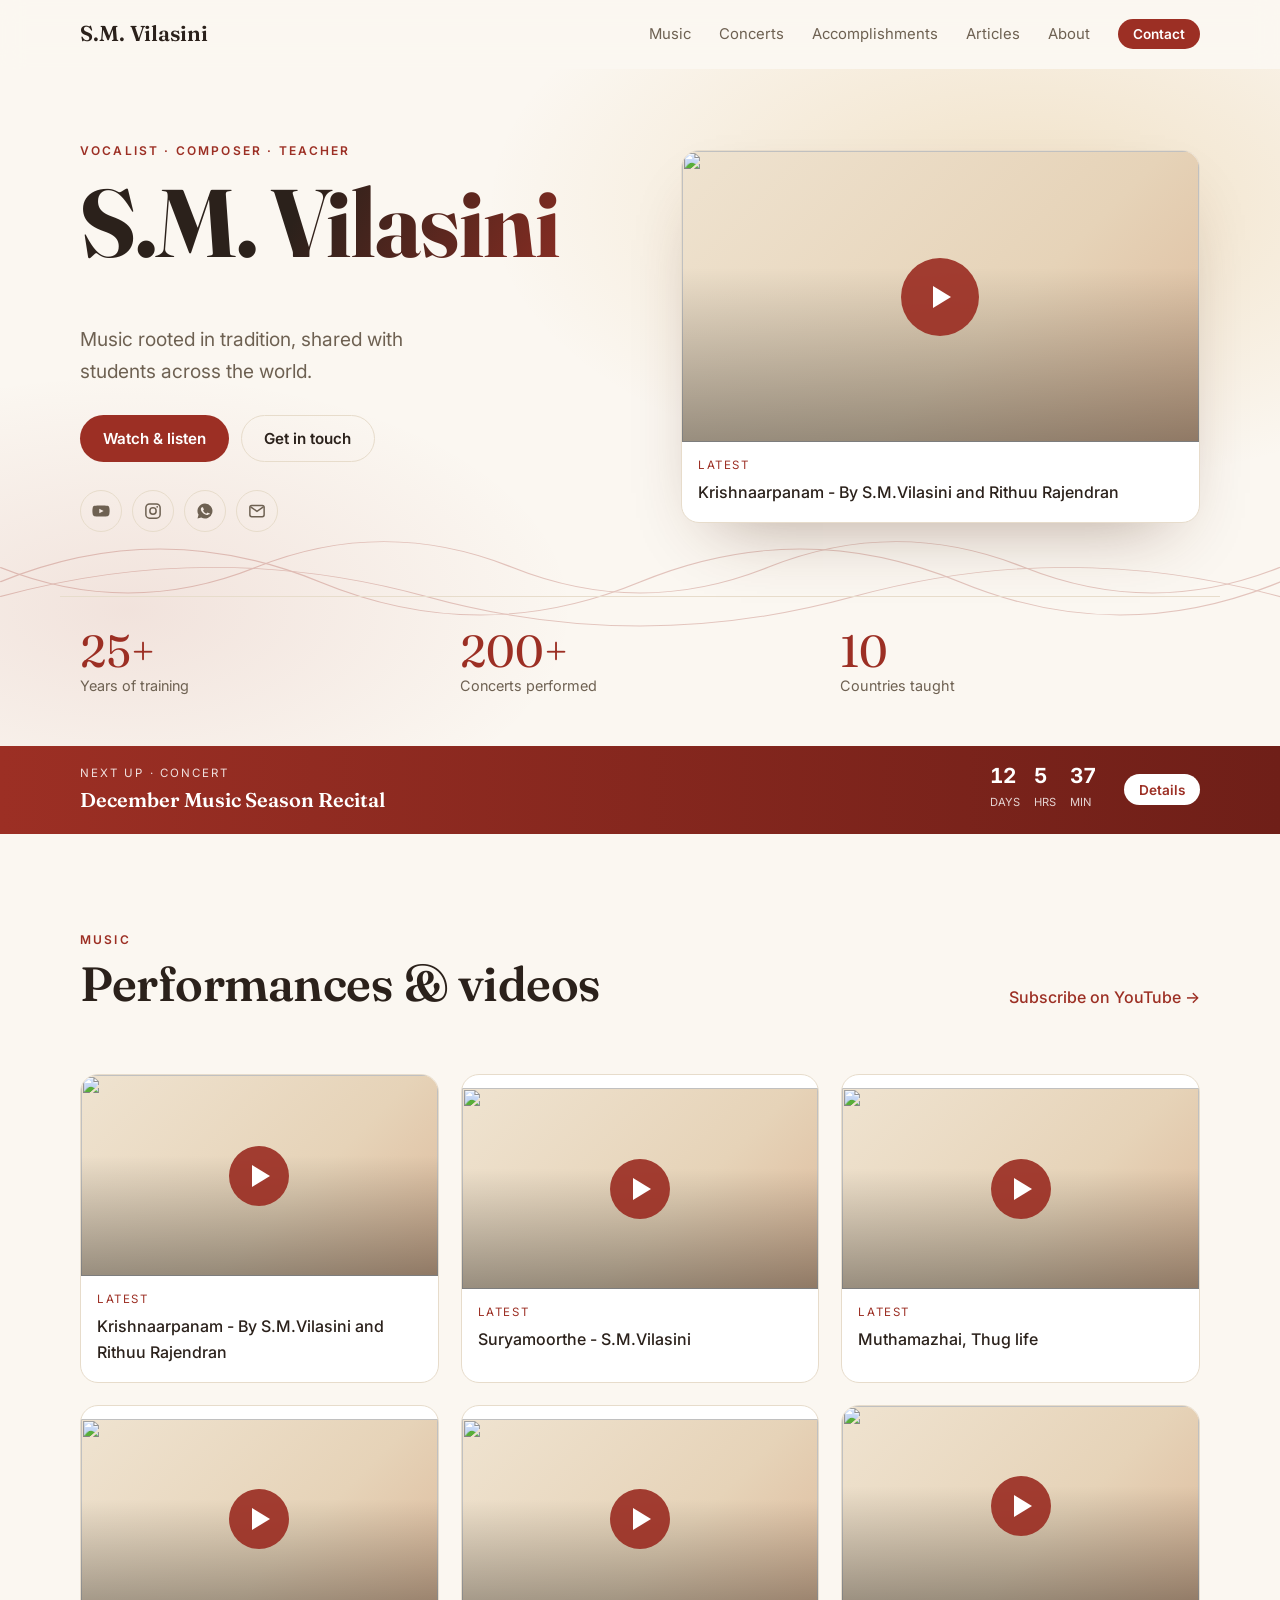
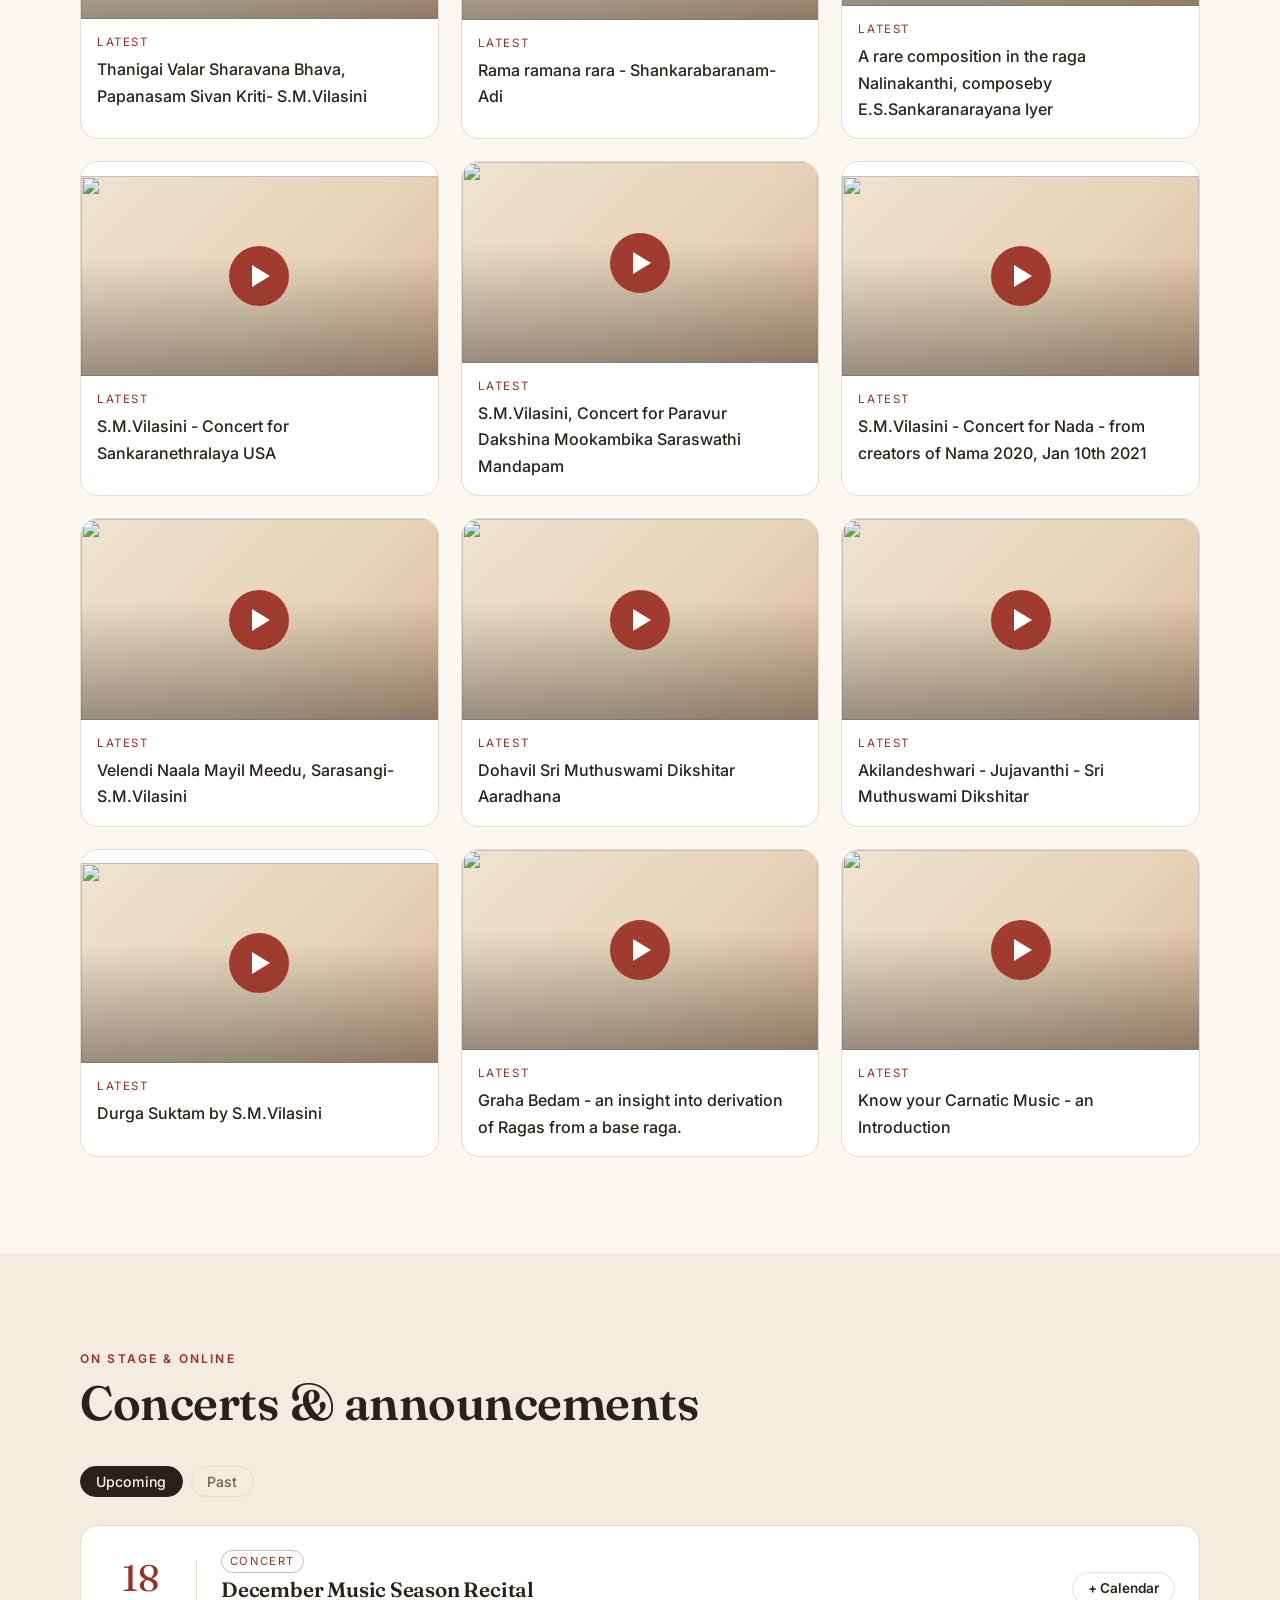
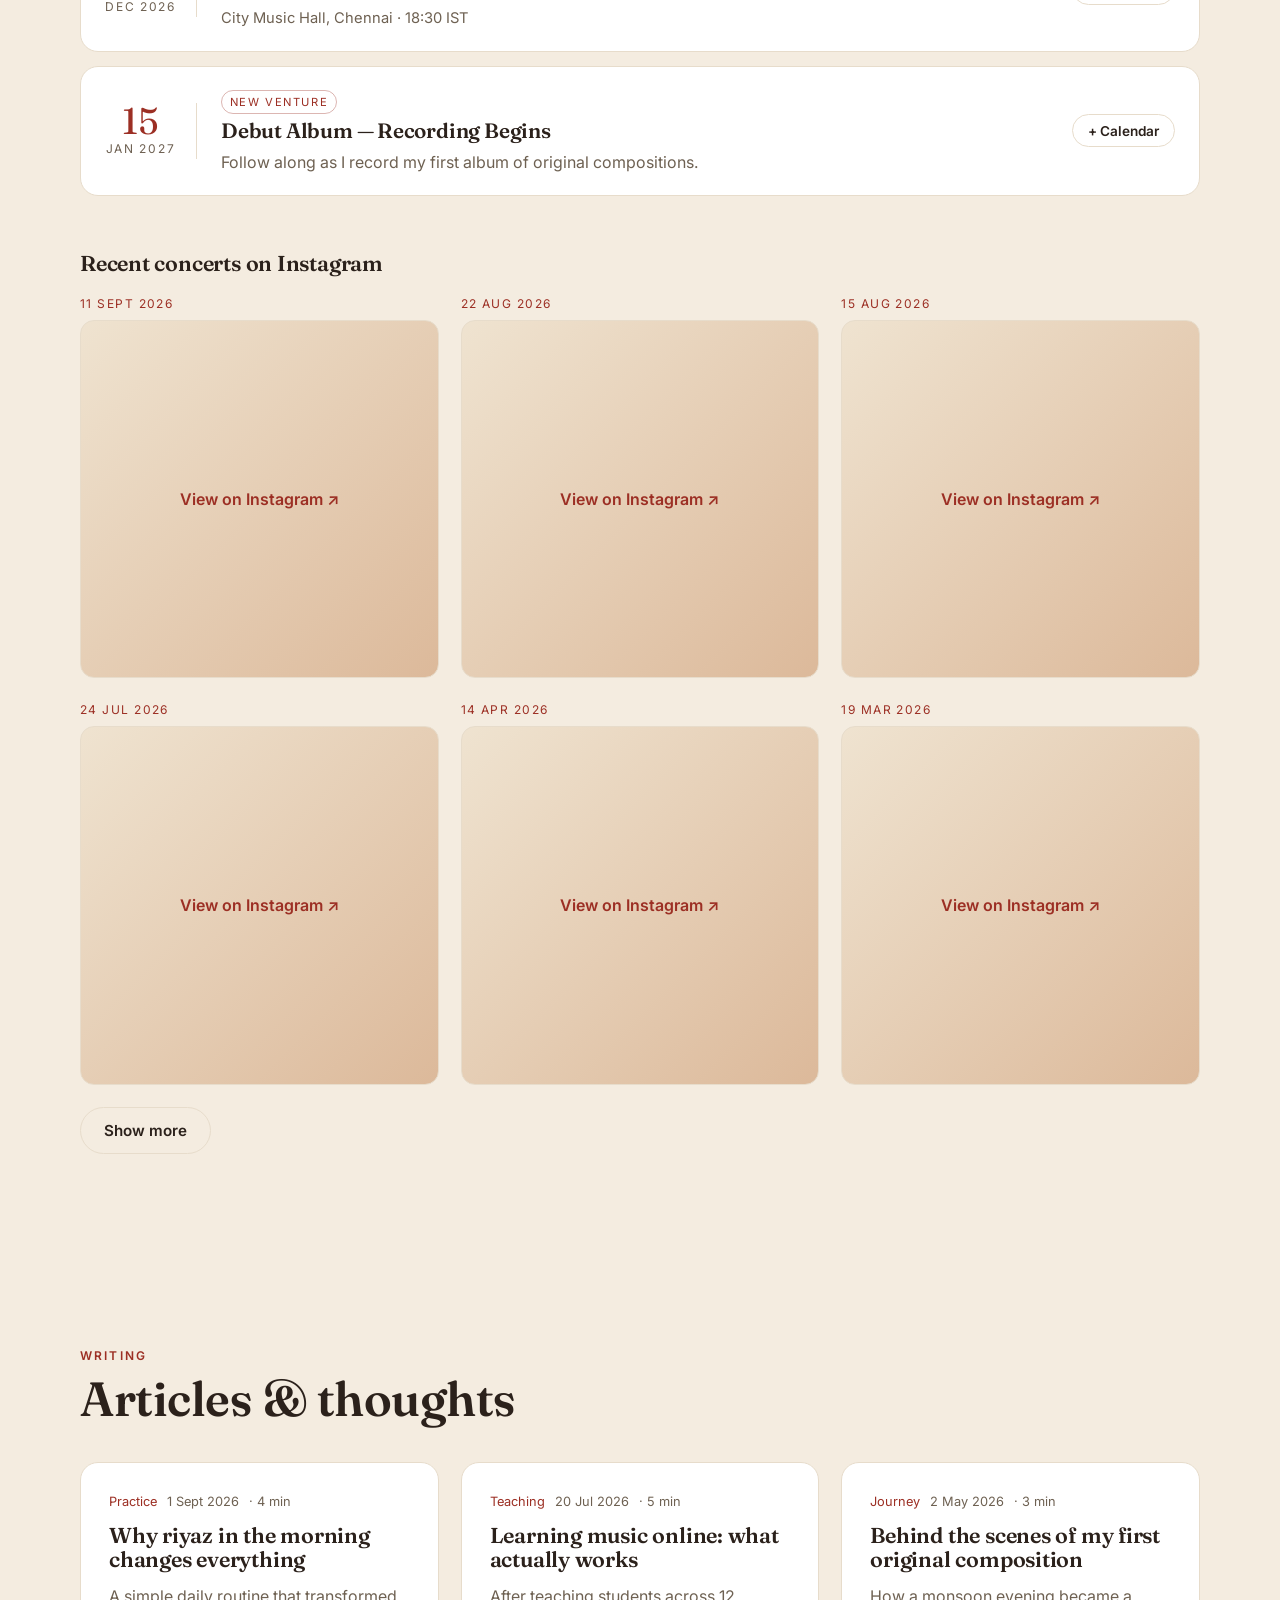
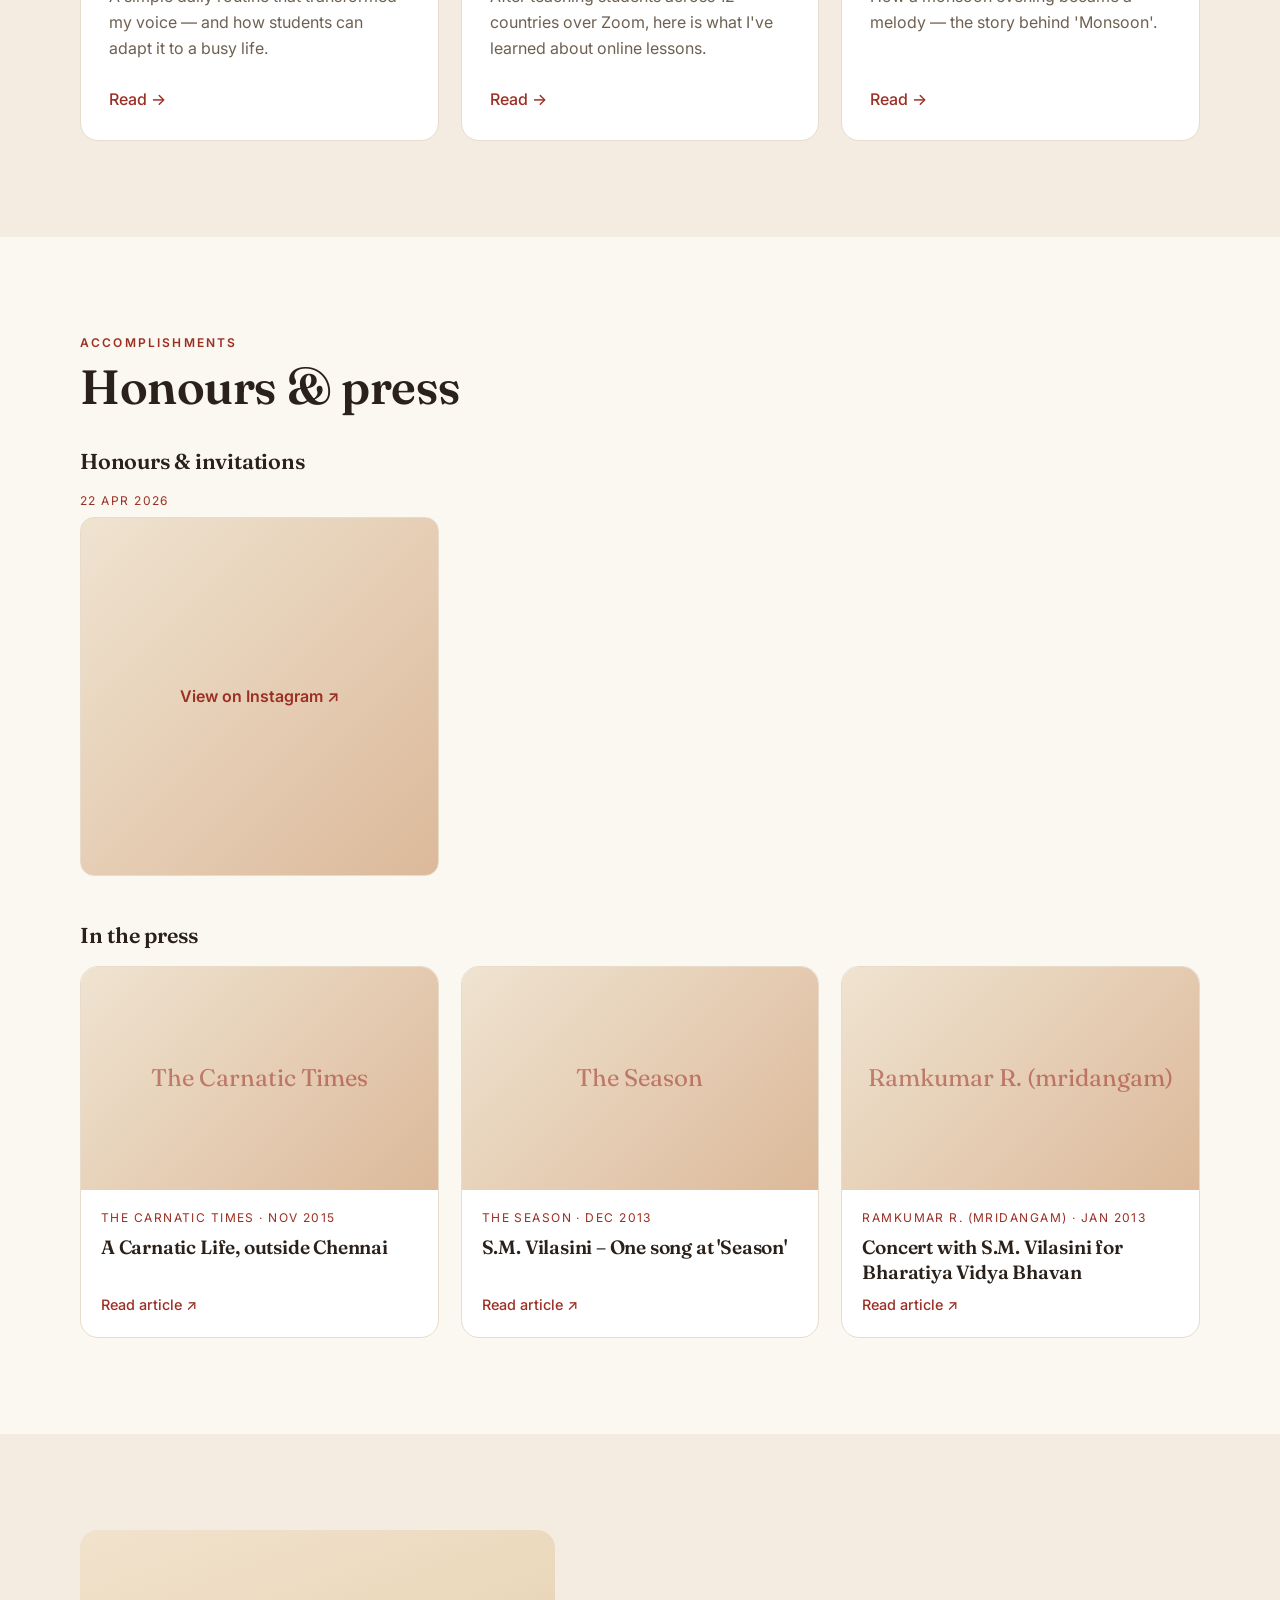
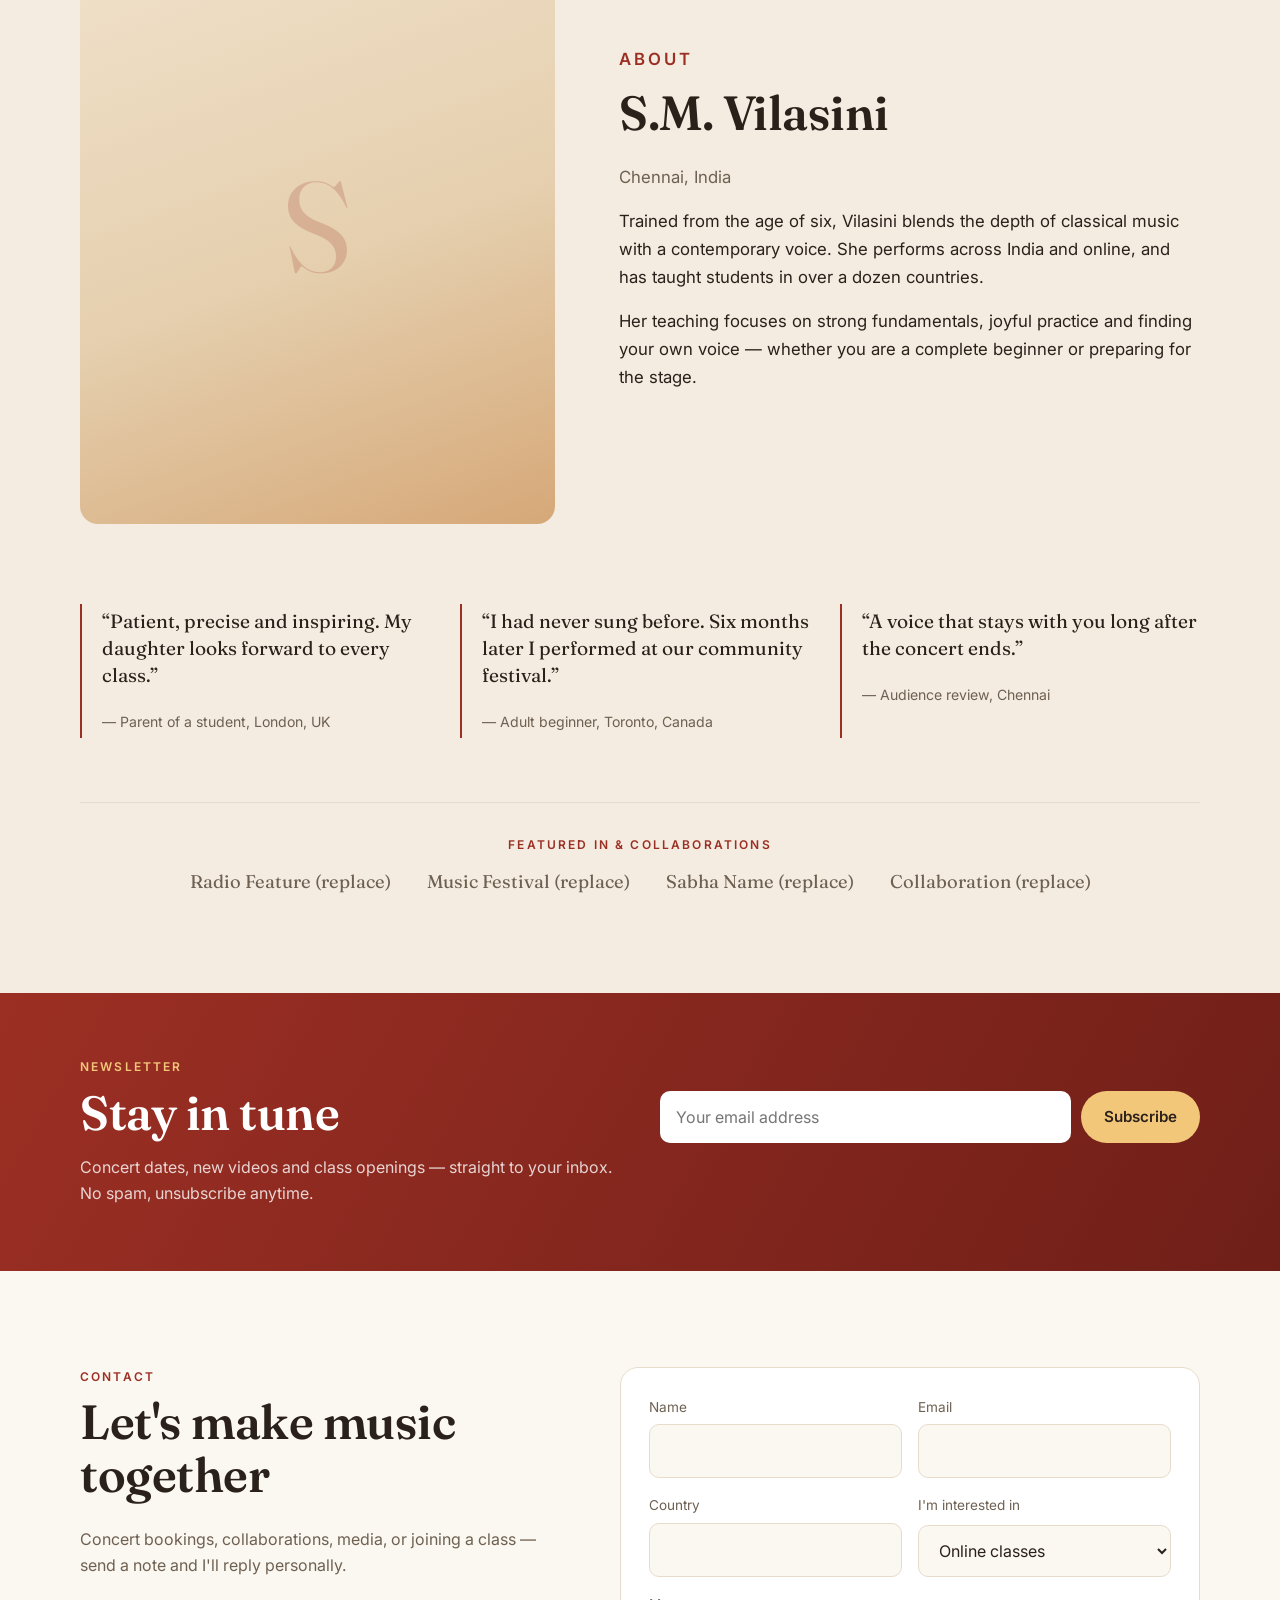
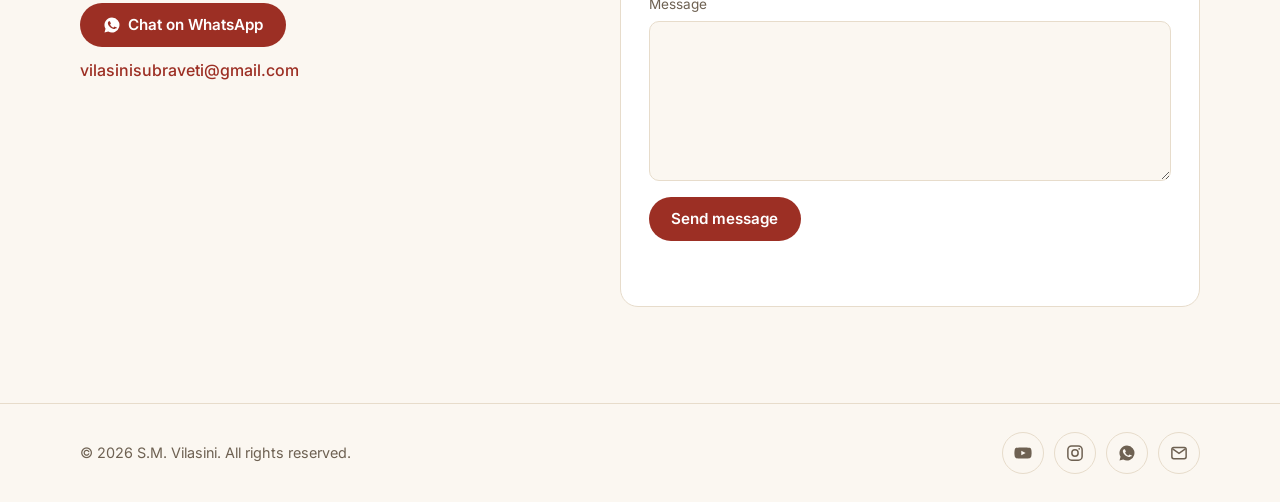
==== commit 525d0f4e: "Instagram concerts, awards section, Hindu reviews" ====
--- a/index.html
+++ b/index.html
@@ -27,6 +27,7 @@
         <a href="#music">Music</a>
         <a href="#events">Concerts</a>
         <a href="#classes" data-classes-link hidden>Classes</a>
+        <a href="#awards" data-awards-link hidden>Awards</a>
         <a href="#accomplishments">Accomplishments</a>
         <a href="#articles">Articles</a>
         <a href="#about">About</a>
@@ -86,6 +87,11 @@
           <button class="tab" data-events-tab="past">Past</button>
         </div>
         <div class="events" data-events></div>
+        <div class="insta" data-insta-wrap hidden>
+          <h3 class="subhead reveal">Recent concerts on Instagram</h3>
+          <div class="insta__grid" data-insta></div>
+          <button class="btn btn--ghost" data-insta-more hidden>Show more</button>
+        </div>
       </div>
     </section>
 
@@ -112,16 +118,28 @@
       </div>
     </section>
 
+    <!-- AWARDS (rich content, added in the editor) -->
+    <section class="section section--alt" id="awards" data-awards-section hidden>
+      <div class="wrap">
+        <div class="section__head reveal">
+          <p class="eyebrow">Awards</p>
+          <h2>Awards &amp; recognition</h2>
+        </div>
+        <div class="awards" data-achievements></div>
+      </div>
+    </section>
+
     <!-- ACCOMPLISHMENTS: awards (typed in the editor) + press (fetched automatically) -->
     <section class="section" id="accomplishments" data-acc-section hidden>
       <div class="wrap">
         <div class="section__head reveal">
           <p class="eyebrow">Accomplishments</p>
-          <h2>Awards, honours &amp; press</h2>
-        </div>
-        <div data-achievements-wrap hidden>
-          <h3 class="subhead reveal">Awards &amp; achievements</h3>
-          <div class="achievements" data-achievements></div>
+          <h2>Honours &amp; press</h2>
+        </div>
+        <div class="insta" data-insta-honour-wrap hidden style="margin:0 0 48px">
+          <h3 class="subhead reveal">Honours &amp; invitations</h3>
+          <div class="insta__grid" data-insta-honour></div>
+          <button class="btn btn--ghost" data-insta-honour-more hidden>Show more</button>
         </div>
         <div data-press-wrap hidden>
           <h3 class="subhead reveal">In the press</h3>
--- a/styles.css
+++ b/styles.css
@@ -248,3 +248,61 @@
 /* Edit button — only shown on the owner's devices */
 .edit-fab{position:fixed;right:18px;bottom:18px;z-index:60;background:var(--accent);color:#fff;text-decoration:none;font:600 .9rem var(--body);padding:.75em 1.15em;border-radius:999px;box-shadow:0 10px 30px -8px rgba(80,30,20,.5)}
 .edit-fab:hover{transform:translateY(-2px)}
+
+/* Owner tools (only on signed-in devices) */
+.owner-bar{position:fixed;left:50%;bottom:16px;transform:translateX(-50%);z-index:80;display:flex;align-items:center;gap:8px;flex-wrap:wrap;justify-content:center;
+  background:#2b211b;color:#fff;padding:8px 10px 8px 16px;border-radius:999px;box-shadow:0 14px 40px -10px rgba(0,0,0,.45);max-width:calc(100% - 24px);font:500 .88rem var(--body)}
+.owner-bar__msg{opacity:.85;margin-right:4px}
+.owner-bar__msg[data-kind=ok]{color:#9be3a8;opacity:1}.owner-bar__msg[data-kind=err]{color:#ffb4a8;opacity:1}
+.owner-btn{background:var(--accent);color:#fff;border:0;border-radius:999px;padding:.55em 1em;font:600 .85rem var(--body);cursor:pointer;text-decoration:none;white-space:nowrap}
+.owner-btn--ghost{background:transparent;border:1px solid rgba(255,255,255,.35)}
+.owner-btn--save{background:#2f7a3e}
+.owner-btn:disabled{opacity:.5}
+.is-editing [contenteditable=true]{outline:2px dashed rgba(156,47,36,.55);outline-offset:4px;border-radius:6px;cursor:text;min-height:1em}
+.is-editing [contenteditable=true]:focus{outline-style:solid;background:rgba(255,255,255,.6)}
+.is-editing .hero__name{background:none;-webkit-text-fill-color:var(--text);color:var(--text)}
+.is-editing .reveal{opacity:1;transform:none}
+.is-editing [data-stats]>div{position:relative}
+.owner-x{position:absolute;top:-8px;right:-8px;width:26px;height:26px;border-radius:50%;border:0;background:var(--accent);color:#fff;cursor:pointer;font-size:.8rem;z-index:5}
+.owner-x--card{top:10px;right:10px;width:32px;height:32px;box-shadow:0 4px 12px rgba(0,0,0,.25)}
+.achv,.press-card{position:relative}
+.owner-add{background:transparent;border:2px dashed var(--line);border-radius:12px;color:var(--accent);font:600 .9rem var(--body);cursor:pointer;padding:12px;align-self:stretch}
+.owner-photo{position:absolute;left:50%;bottom:16px;transform:translateX(-50%);background:#fff;color:var(--text);border-radius:999px;padding:.6em 1.1em;font:600 .88rem var(--body);cursor:pointer;box-shadow:0 6px 20px rgba(0,0,0,.2);z-index:3;white-space:nowrap}
+.owner-panel{background:#fff;border:2px dashed var(--accent);border-radius:var(--radius);padding:18px;margin-bottom:32px;display:grid;gap:12px}
+.owner-tabs{display:flex;gap:8px;flex-wrap:wrap}
+.owner-tabs button{border:1px solid var(--line);background:var(--bg);border-radius:999px;padding:.45em 1em;font:500 .88rem var(--body);cursor:pointer;color:var(--text)}
+.owner-tabs button.is-on{background:var(--text);color:#fff;border-color:var(--text)}
+.owner-panel form{display:flex;flex-wrap:wrap;gap:10px;align-items:center}
+.owner-panel input{flex:1 1 200px;width:auto}
+.owner-panel input[type=date]{flex:0 1 170px}
+.owner-hint{flex-basis:100%;margin:0;color:var(--muted);font-size:.82rem}
+@media (max-width:600px){.owner-bar{border-radius:18px;bottom:10px}.owner-bar__msg{flex-basis:100%;text-align:center}}
+.owner-social-btn{margin-top:14px}
+.owner-social{margin-top:12px;max-width:520px}
+
+/* Instagram concert posts */
+.insta{margin-top:56px}
+.insta__grid{display:grid;grid-template-columns:repeat(auto-fill,minmax(300px,1fr));gap:22px;align-items:start}
+.insta__item{position:relative;display:flex;flex-direction:column;gap:6px}
+.insta__date{font-size:.75rem;letter-spacing:.12em;text-transform:uppercase;color:var(--accent)}
+.insta__item .instagram-media{min-width:0!important;width:100%!important;max-width:100%!important;margin:0!important;border-radius:14px!important}
+.insta__fallback{display:flex;align-items:center;justify-content:center;gap:10px;aspect-ratio:1;background:linear-gradient(135deg,#efe3d0,#dcb99a);border-radius:14px;color:var(--accent);font-weight:600;text-decoration:none;border:1px solid var(--line)}
+[data-insta-more]{margin-top:22px}
+.insta__item .owner-x--card{top:24px}
+#events .owner-panel{margin-top:40px}
+
+/* Awards */
+.awards{display:grid;grid-template-columns:repeat(auto-fill,minmax(280px,1fr));gap:22px}
+.award{position:relative;display:flex;flex-direction:column;background:var(--surface);border:1px solid var(--line);border-radius:var(--radius);overflow:hidden;cursor:pointer;text-align:left;color:inherit;font:inherit;padding:0;transition:transform .3s,border-color .3s,box-shadow .3s}
+.award:hover{transform:translateY(-4px);border-color:var(--accent);box-shadow:0 18px 40px -24px rgba(80,40,20,.35)}
+.award__img{aspect-ratio:4/3;position:relative;background:radial-gradient(circle at 50% 40%,#f6e3b8,#e2bf85 55%,#c8891c);display:grid;place-items:center;overflow:hidden}
+.award__img img{position:absolute;inset:0;width:100%;height:100%;object-fit:cover}
+.award__emblem{font-size:3.4rem;filter:drop-shadow(0 4px 10px rgba(120,60,10,.35))}
+.award__year{position:absolute;top:12px;left:12px;background:var(--accent);color:#fff;font-weight:600;font-size:.8rem;padding:.25em .7em;border-radius:999px;z-index:2}
+.award__body{padding:18px 20px 20px;display:flex;flex-direction:column;gap:6px;flex:1}
+.award__title{font-family:var(--display);font-size:1.25rem;line-height:1.25;font-weight:600}
+.award__by{font-size:.78rem;letter-spacing:.1em;text-transform:uppercase;color:var(--accent)}
+.award__ex{color:var(--muted);font-size:.93rem;margin:0}
+.award__more{margin-top:auto;color:var(--accent);font-weight:500;font-size:.9rem;padding-top:6px}
+.award-full img.award-full__img{width:100%;border-radius:12px;margin:10px 0 18px}
+.award-full__video{aspect-ratio:16/9;margin:18px 0}.award-full__video iframe{width:100%;height:100%;border:0;border-radius:12px}
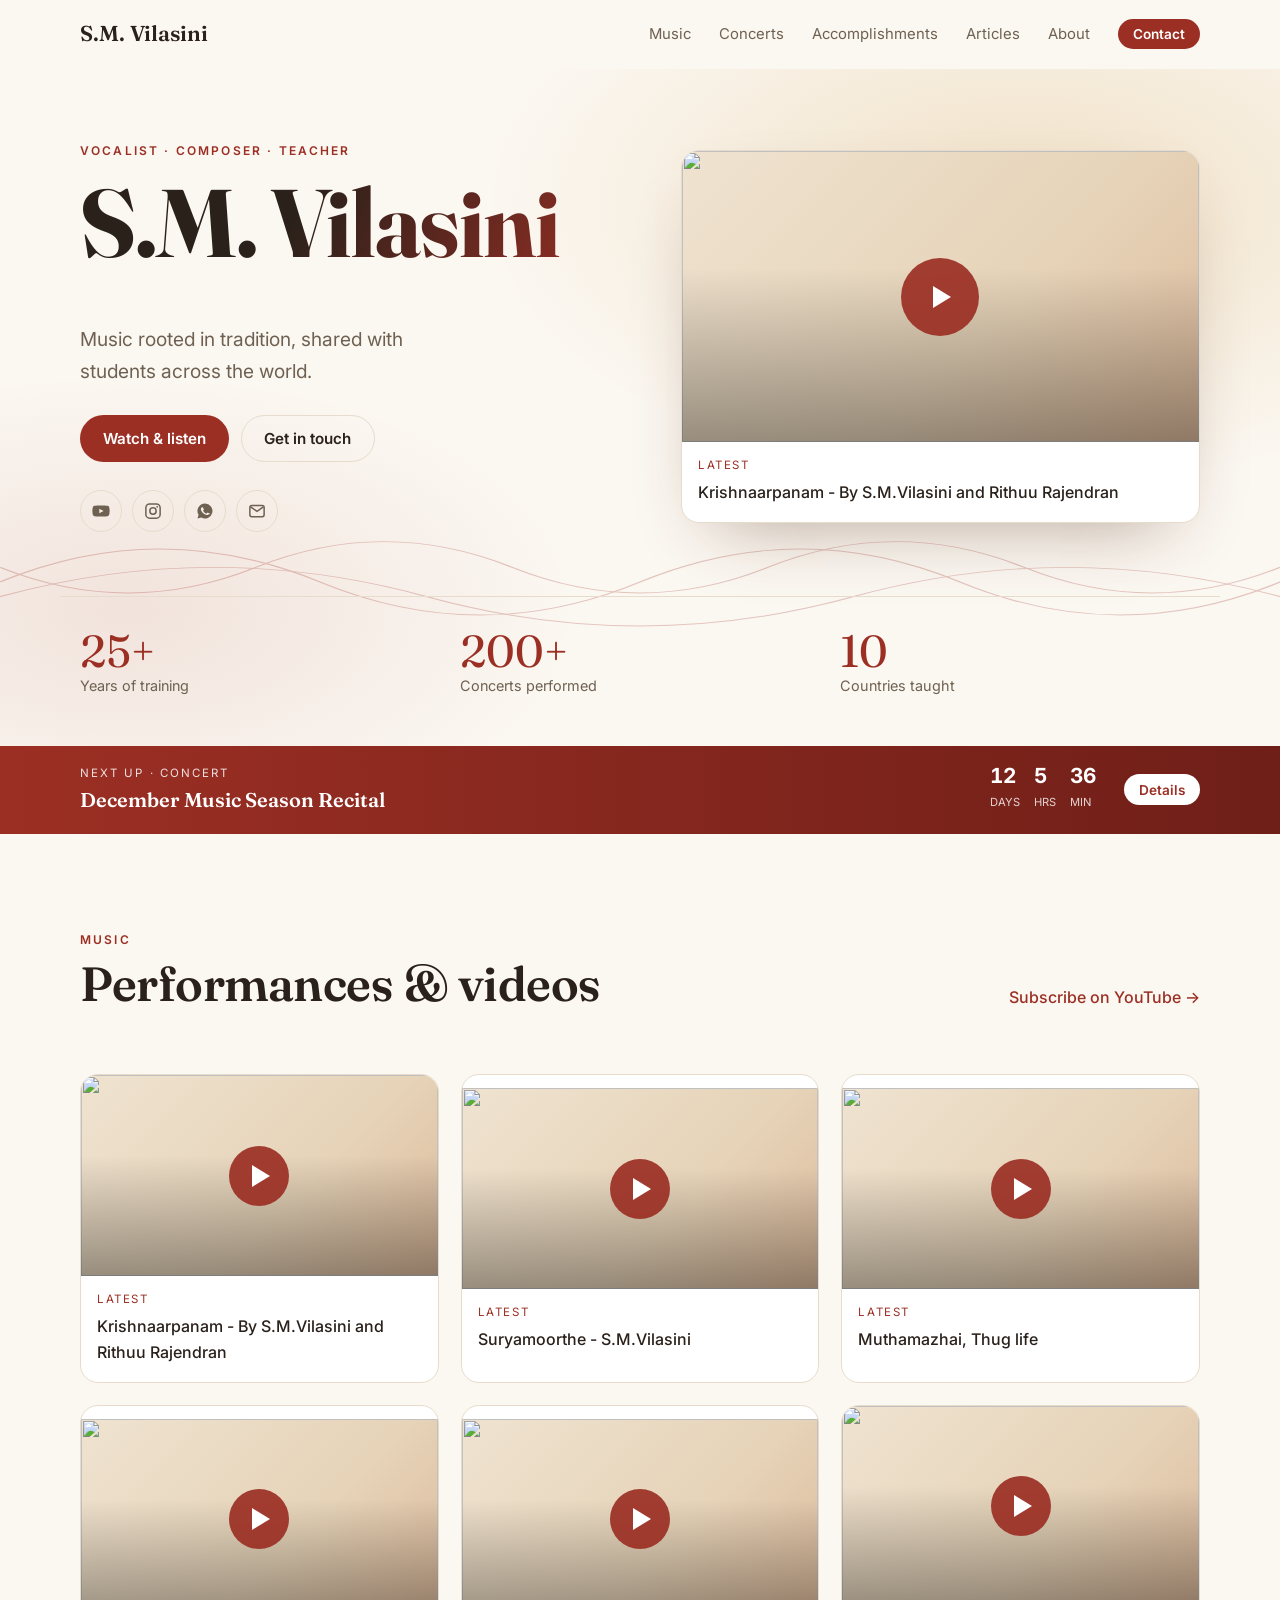
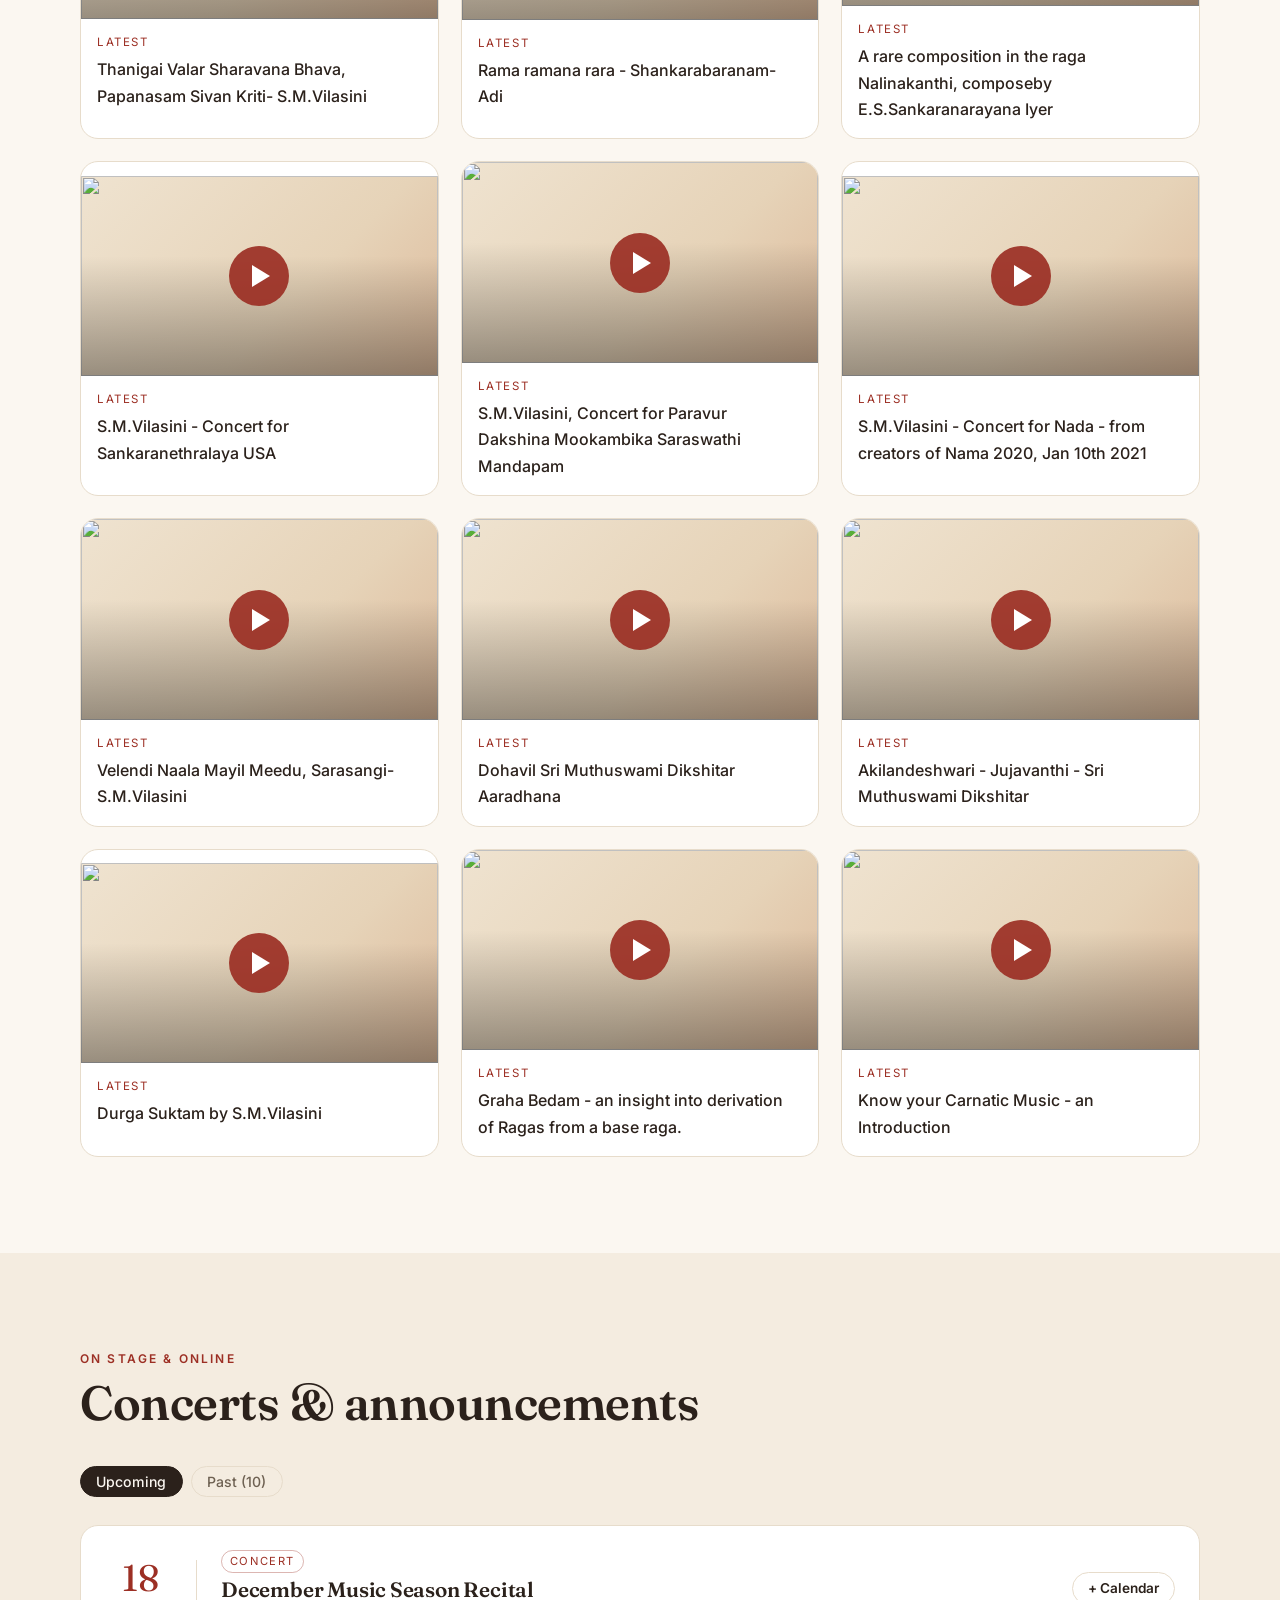
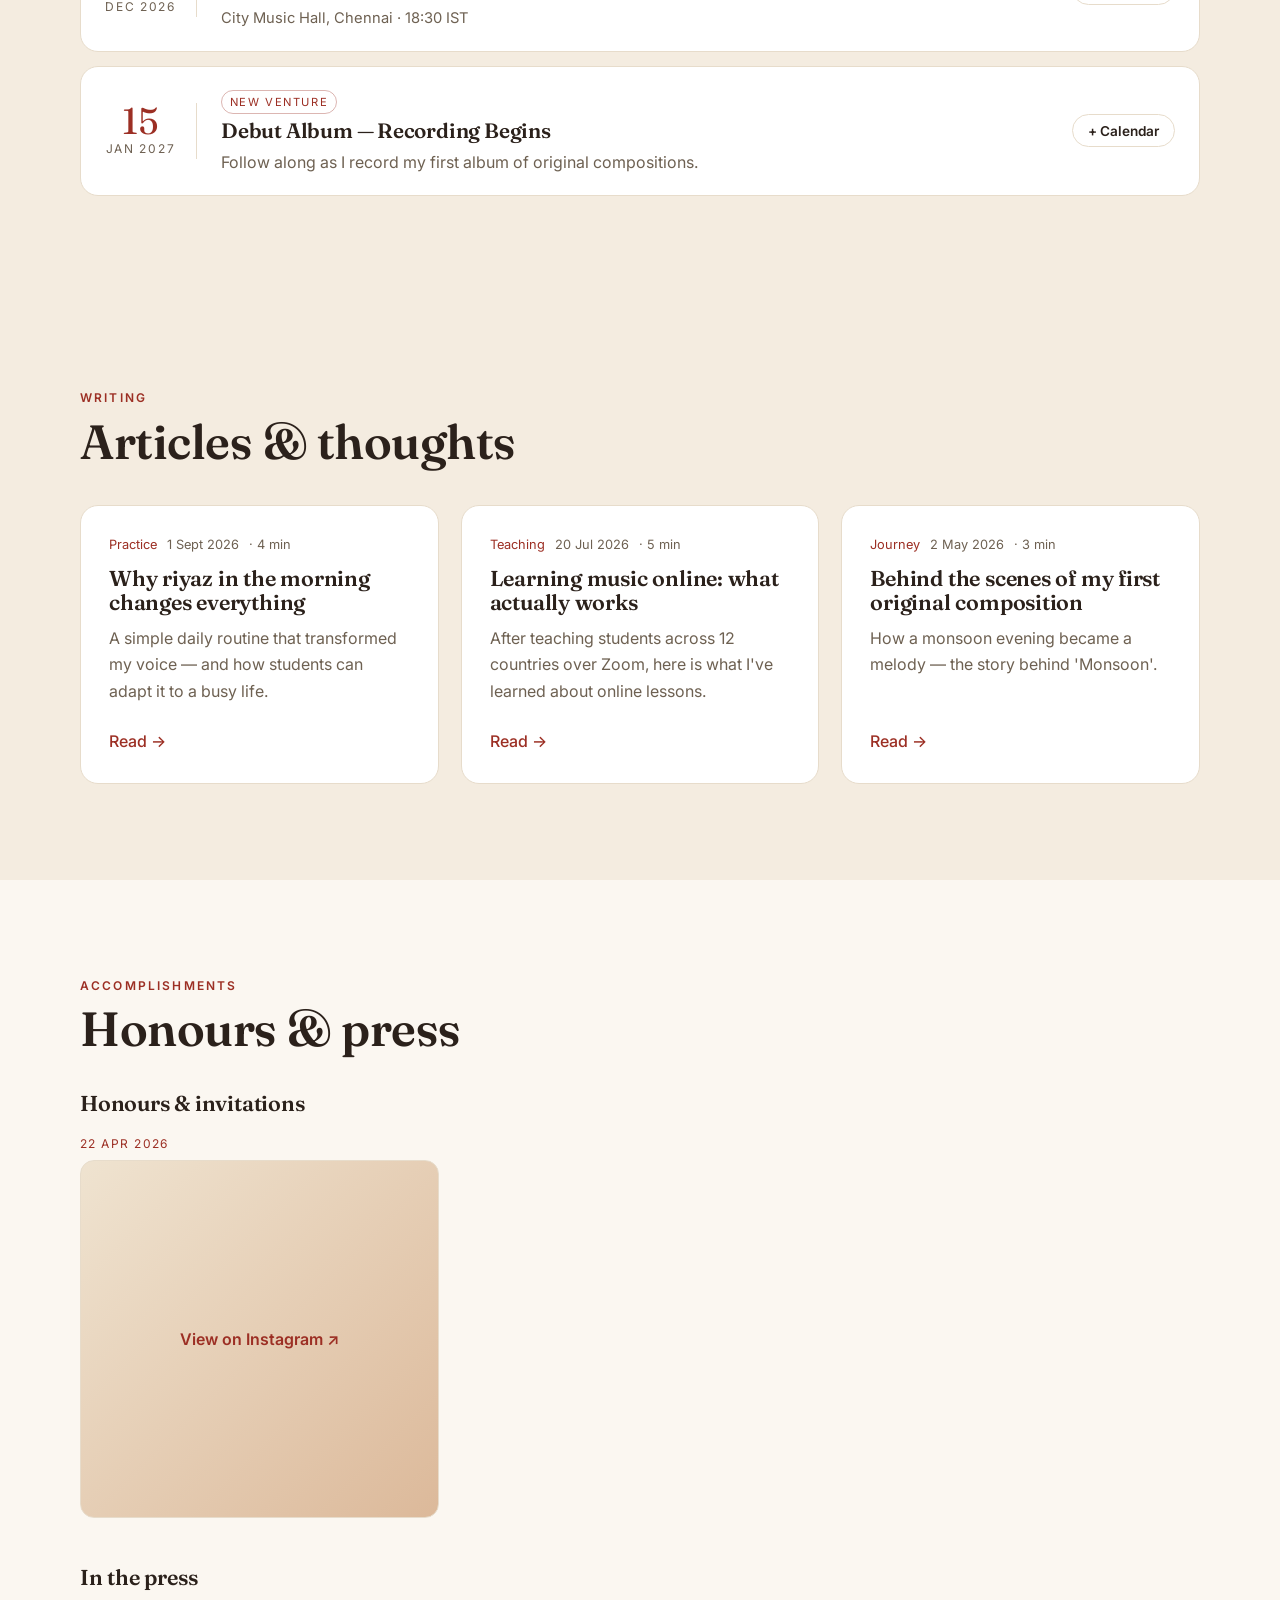
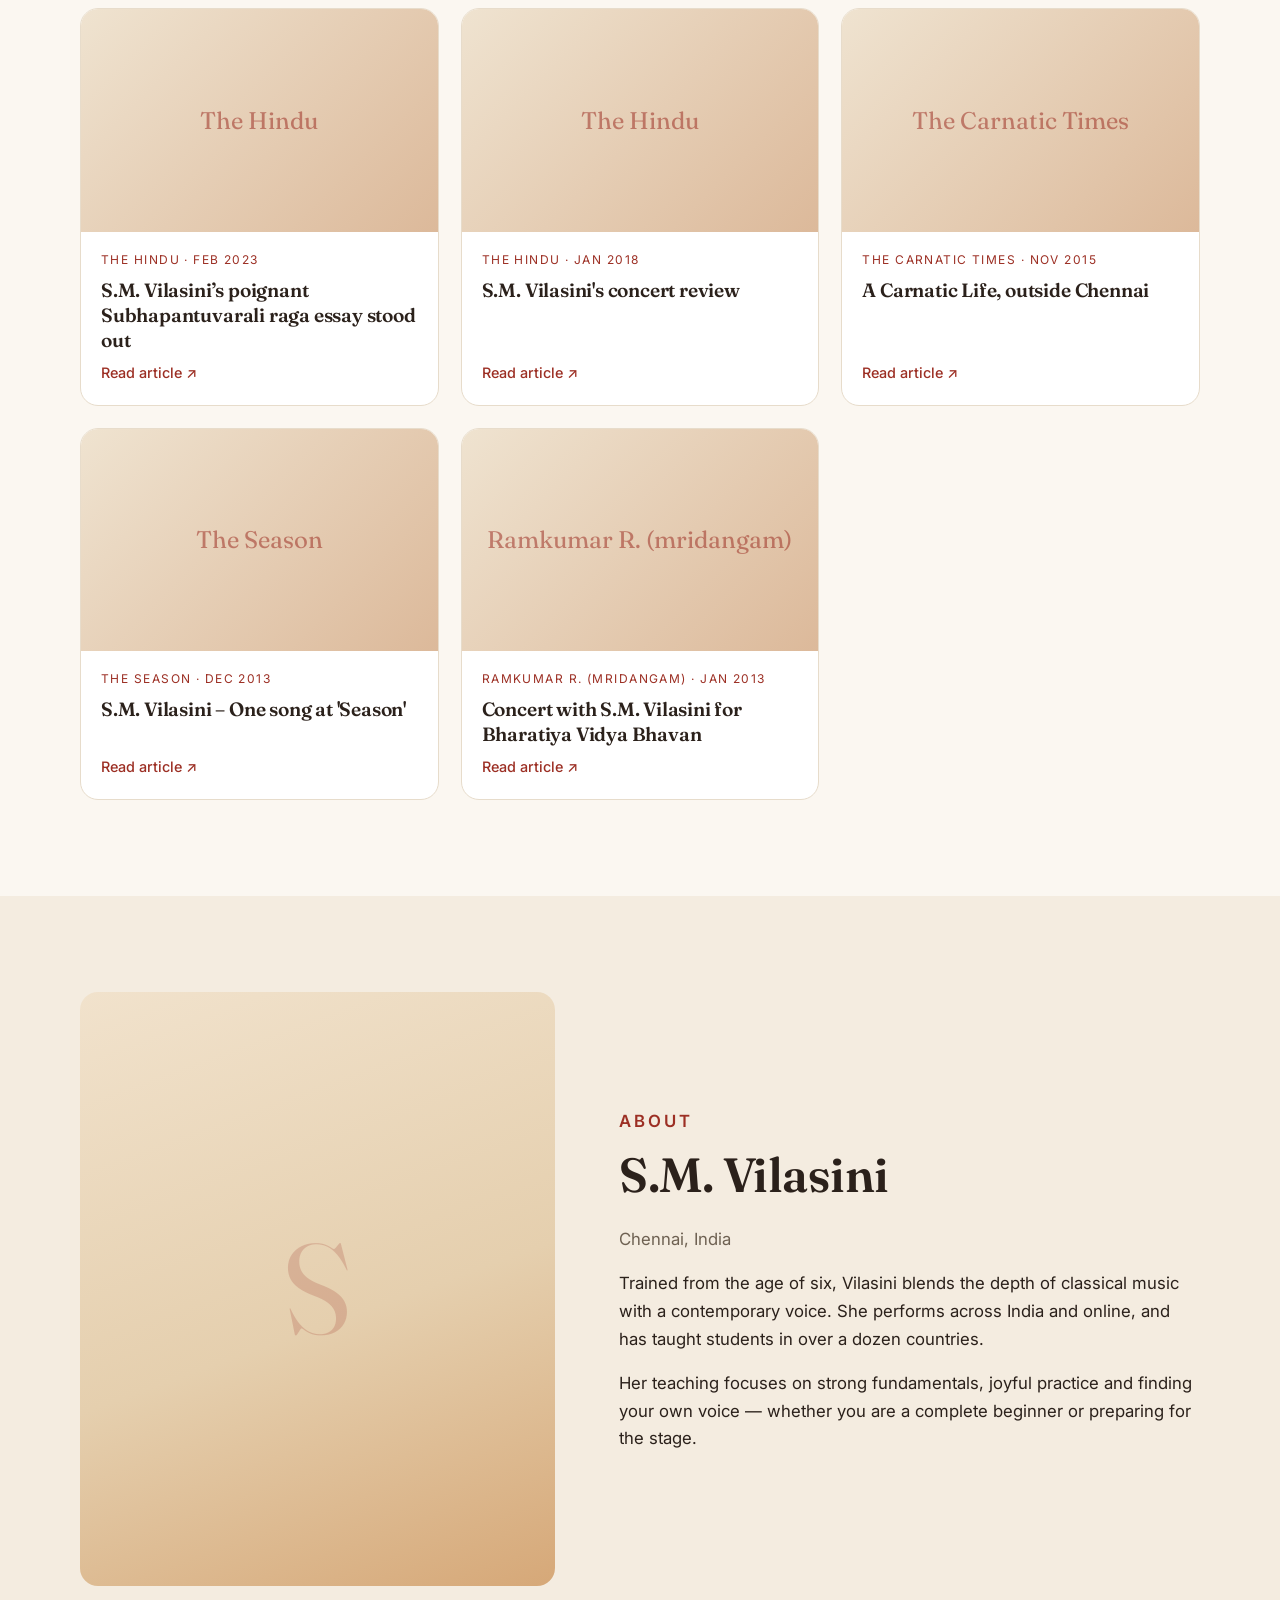
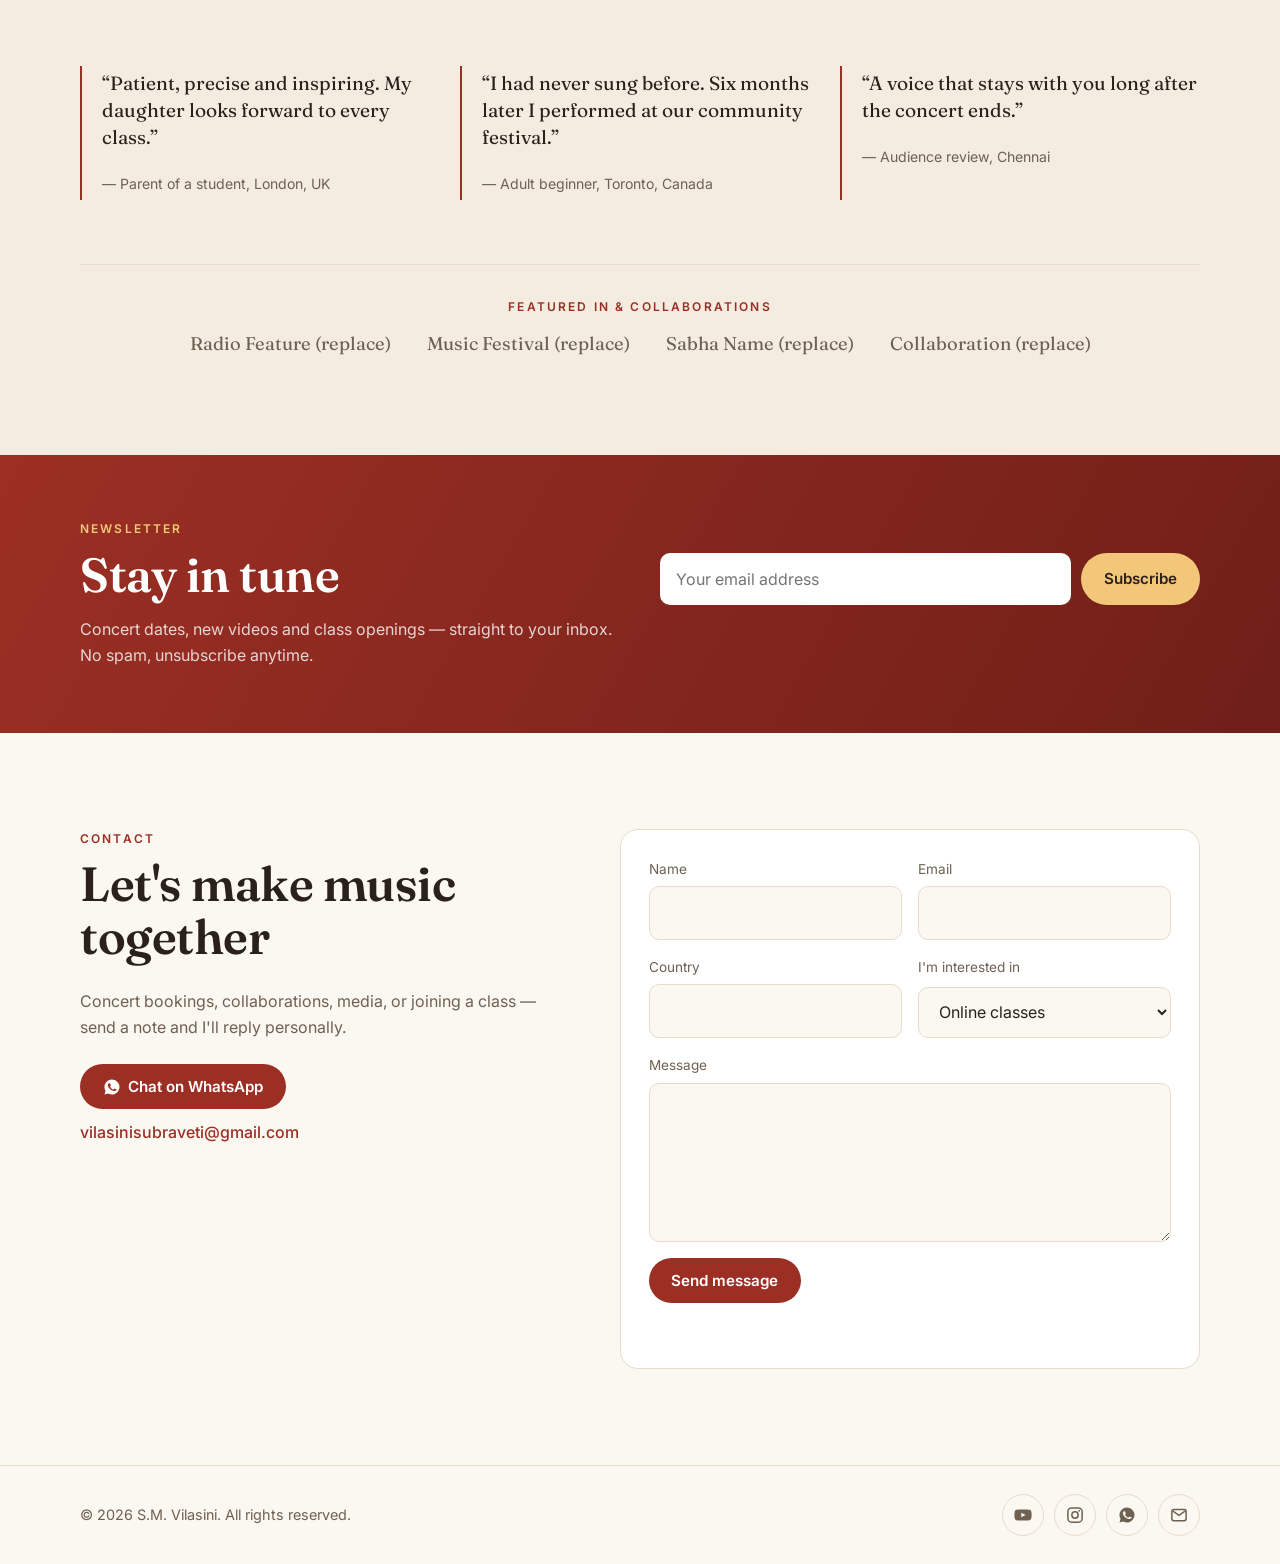
==== commit 4ab504f4: "Show Instagram concerts in the Past tab" ====
--- a/index.html
+++ b/index.html
@@ -88,7 +88,7 @@
         </div>
         <div class="events" data-events></div>
         <div class="insta" data-insta-wrap hidden>
-          <h3 class="subhead reveal">Recent concerts on Instagram</h3>
+          <h3 class="subhead">Recent concerts</h3>
           <div class="insta__grid" data-insta></div>
           <button class="btn btn--ghost" data-insta-more hidden>Show more</button>
         </div>
--- a/styles.css
+++ b/styles.css
@@ -306,3 +306,7 @@
 .award__more{margin-top:auto;color:var(--accent);font-weight:500;font-size:.9rem;padding-top:6px}
 .award-full img.award-full__img{width:100%;border-radius:12px;margin:10px 0 18px}
 .award-full__video{aspect-ratio:16/9;margin:18px 0}.award-full__video iframe{width:100%;height:100%;border:0;border-radius:12px}
+
+/* Instagram concerts live inside the "Past" tab */
+#events:not(.is-past) [data-insta-wrap]{display:none}
+#events.is-past .insta{margin-top:28px}
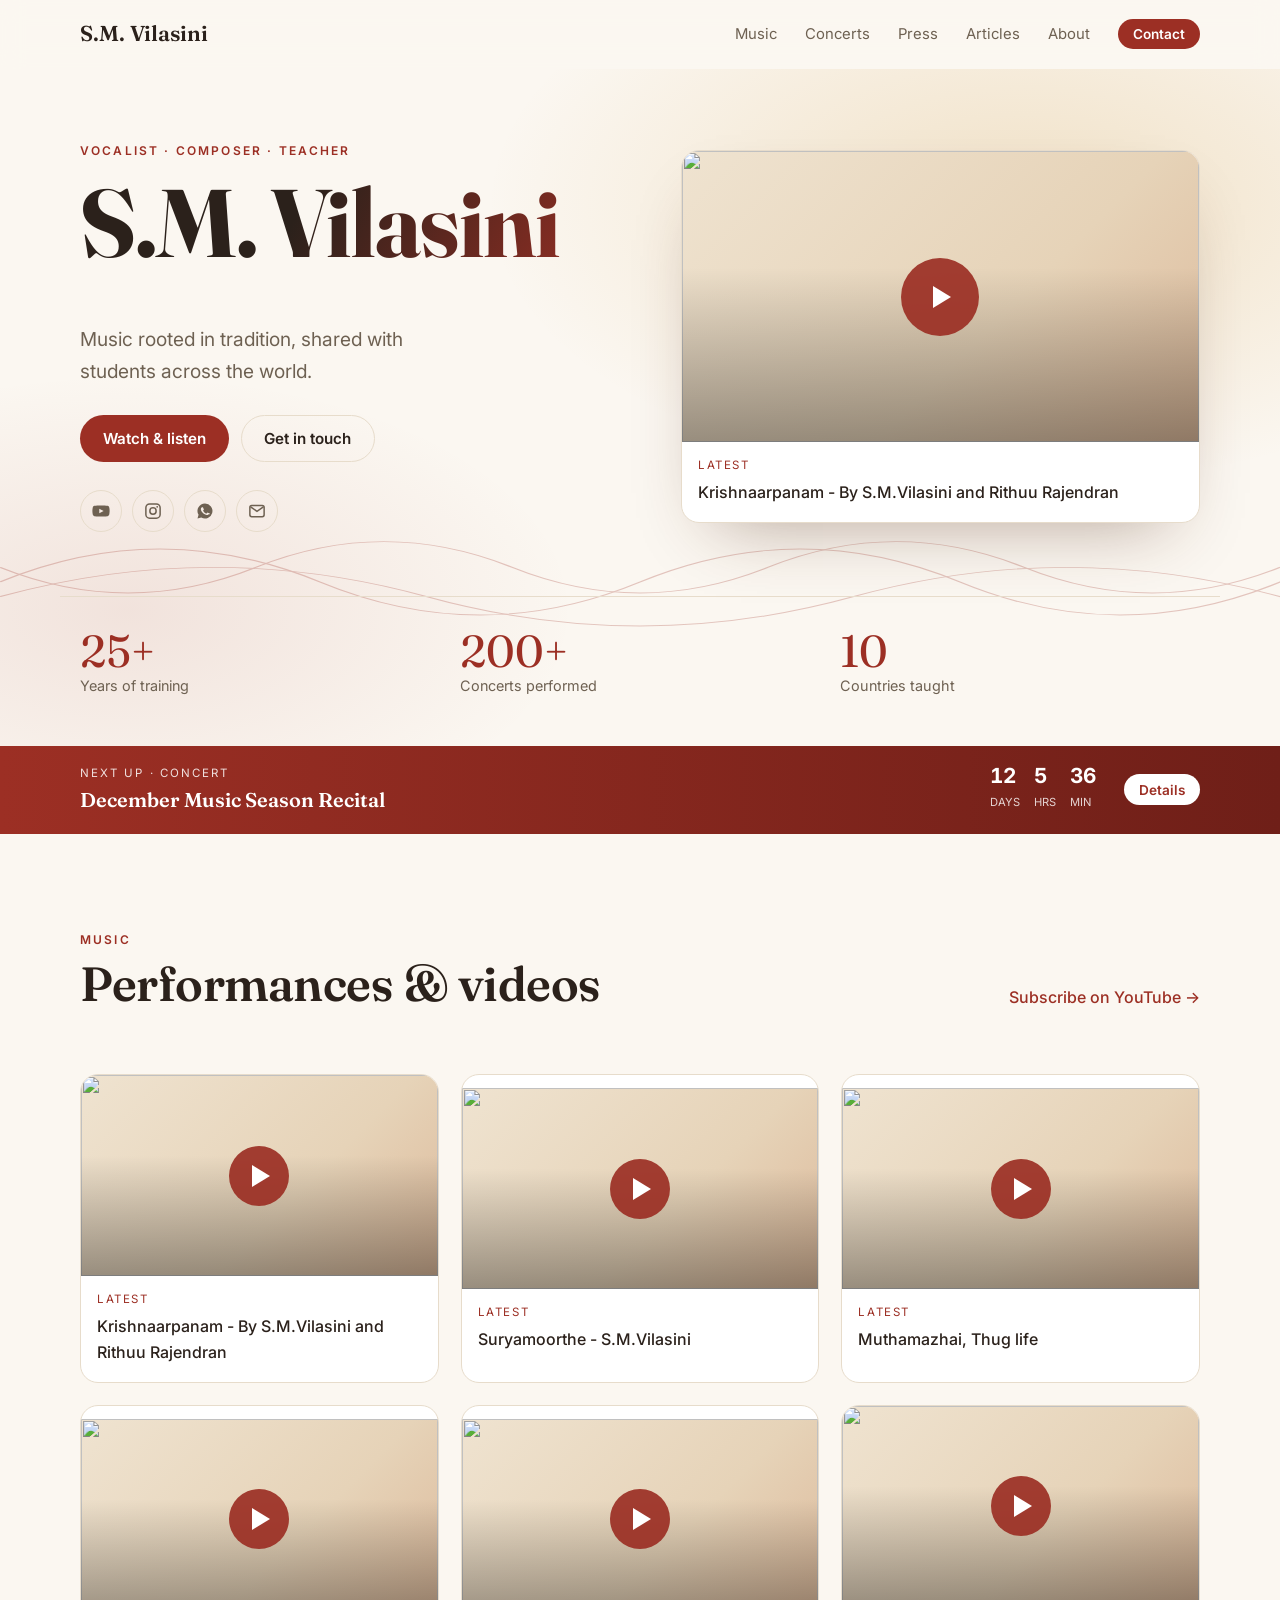
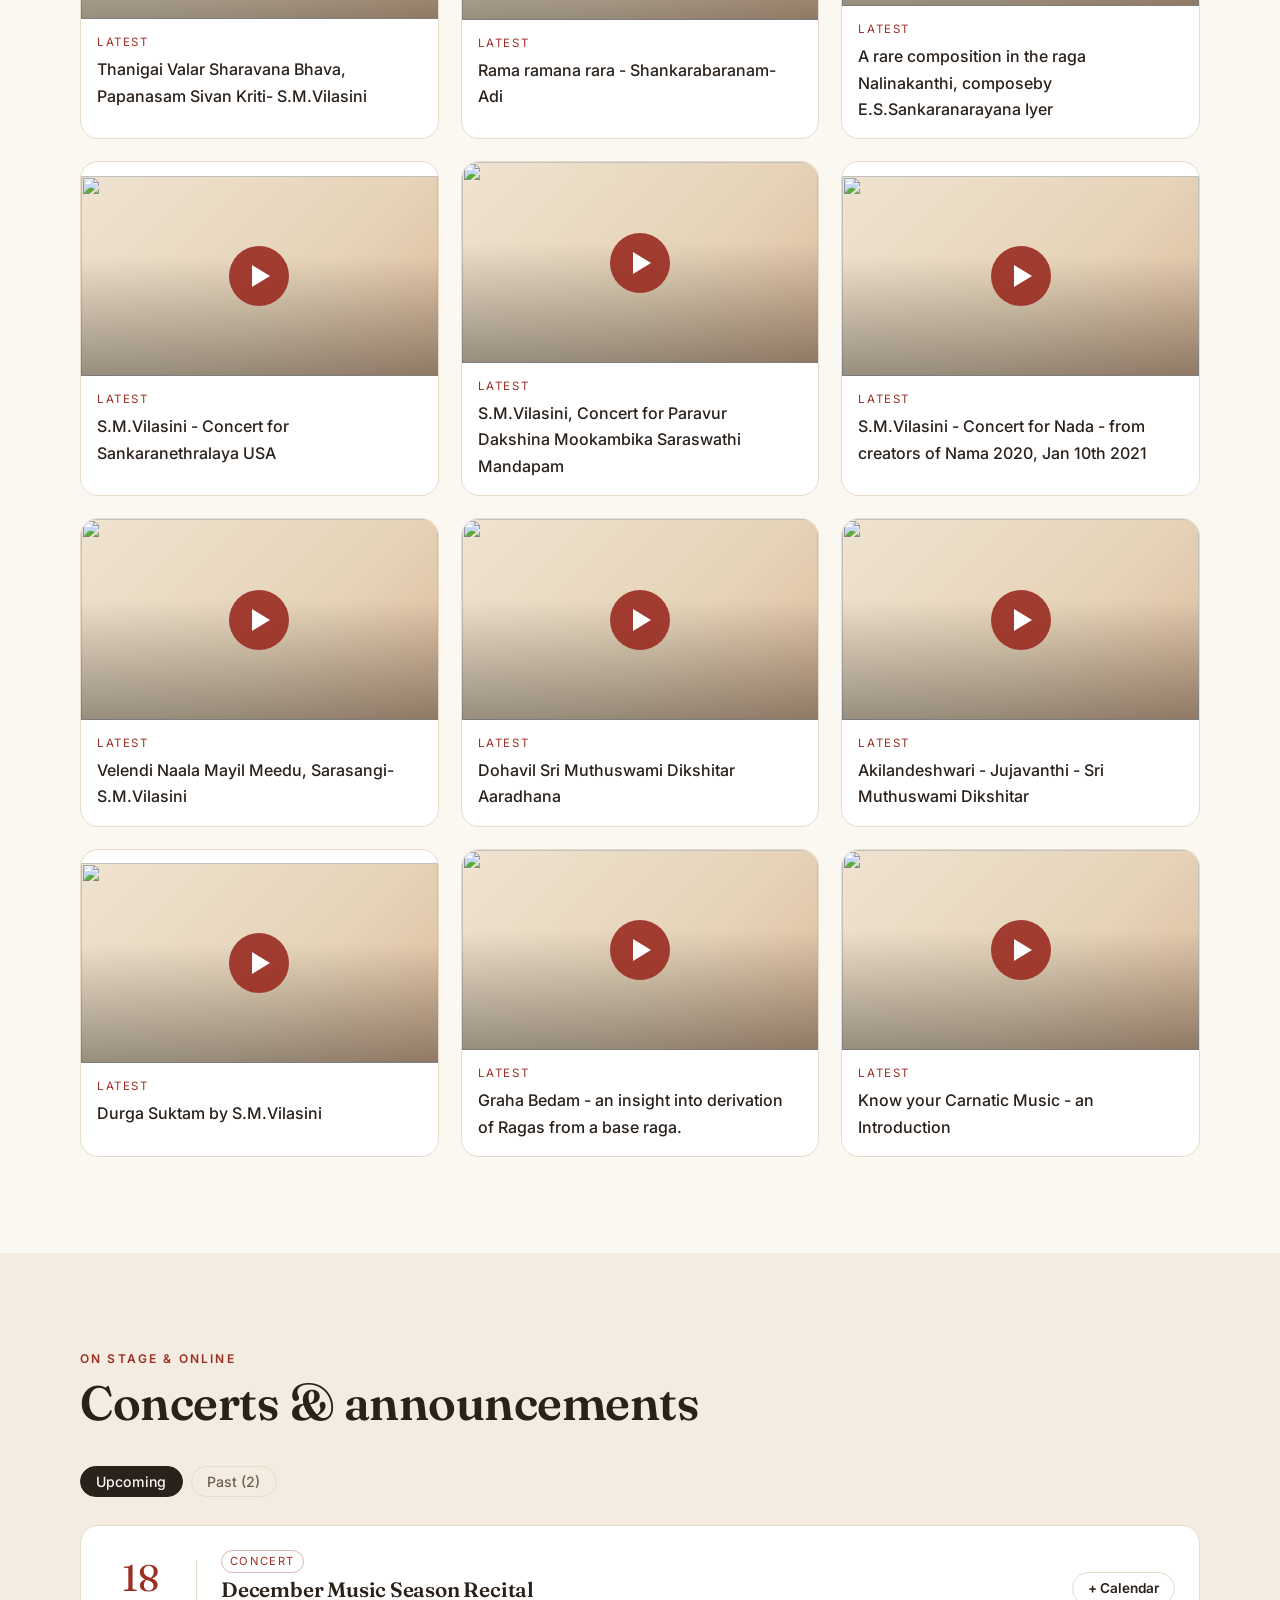
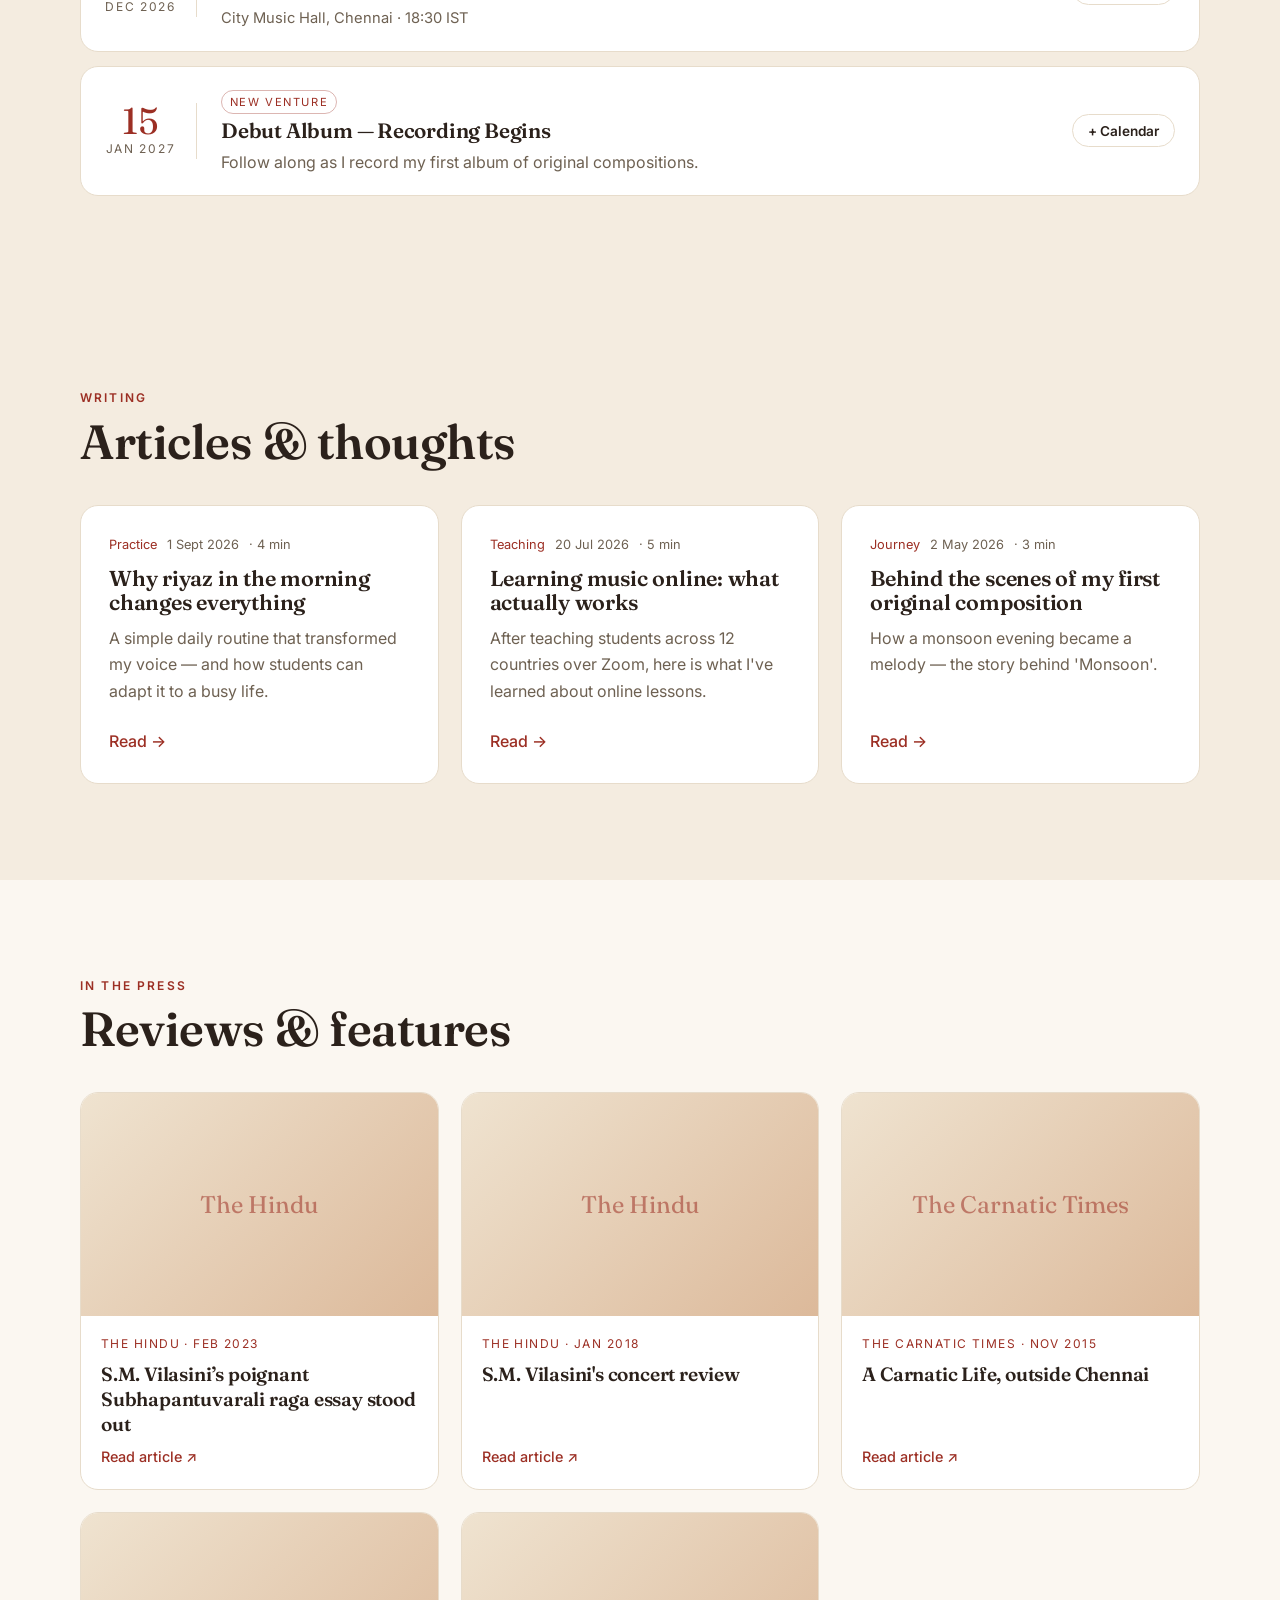
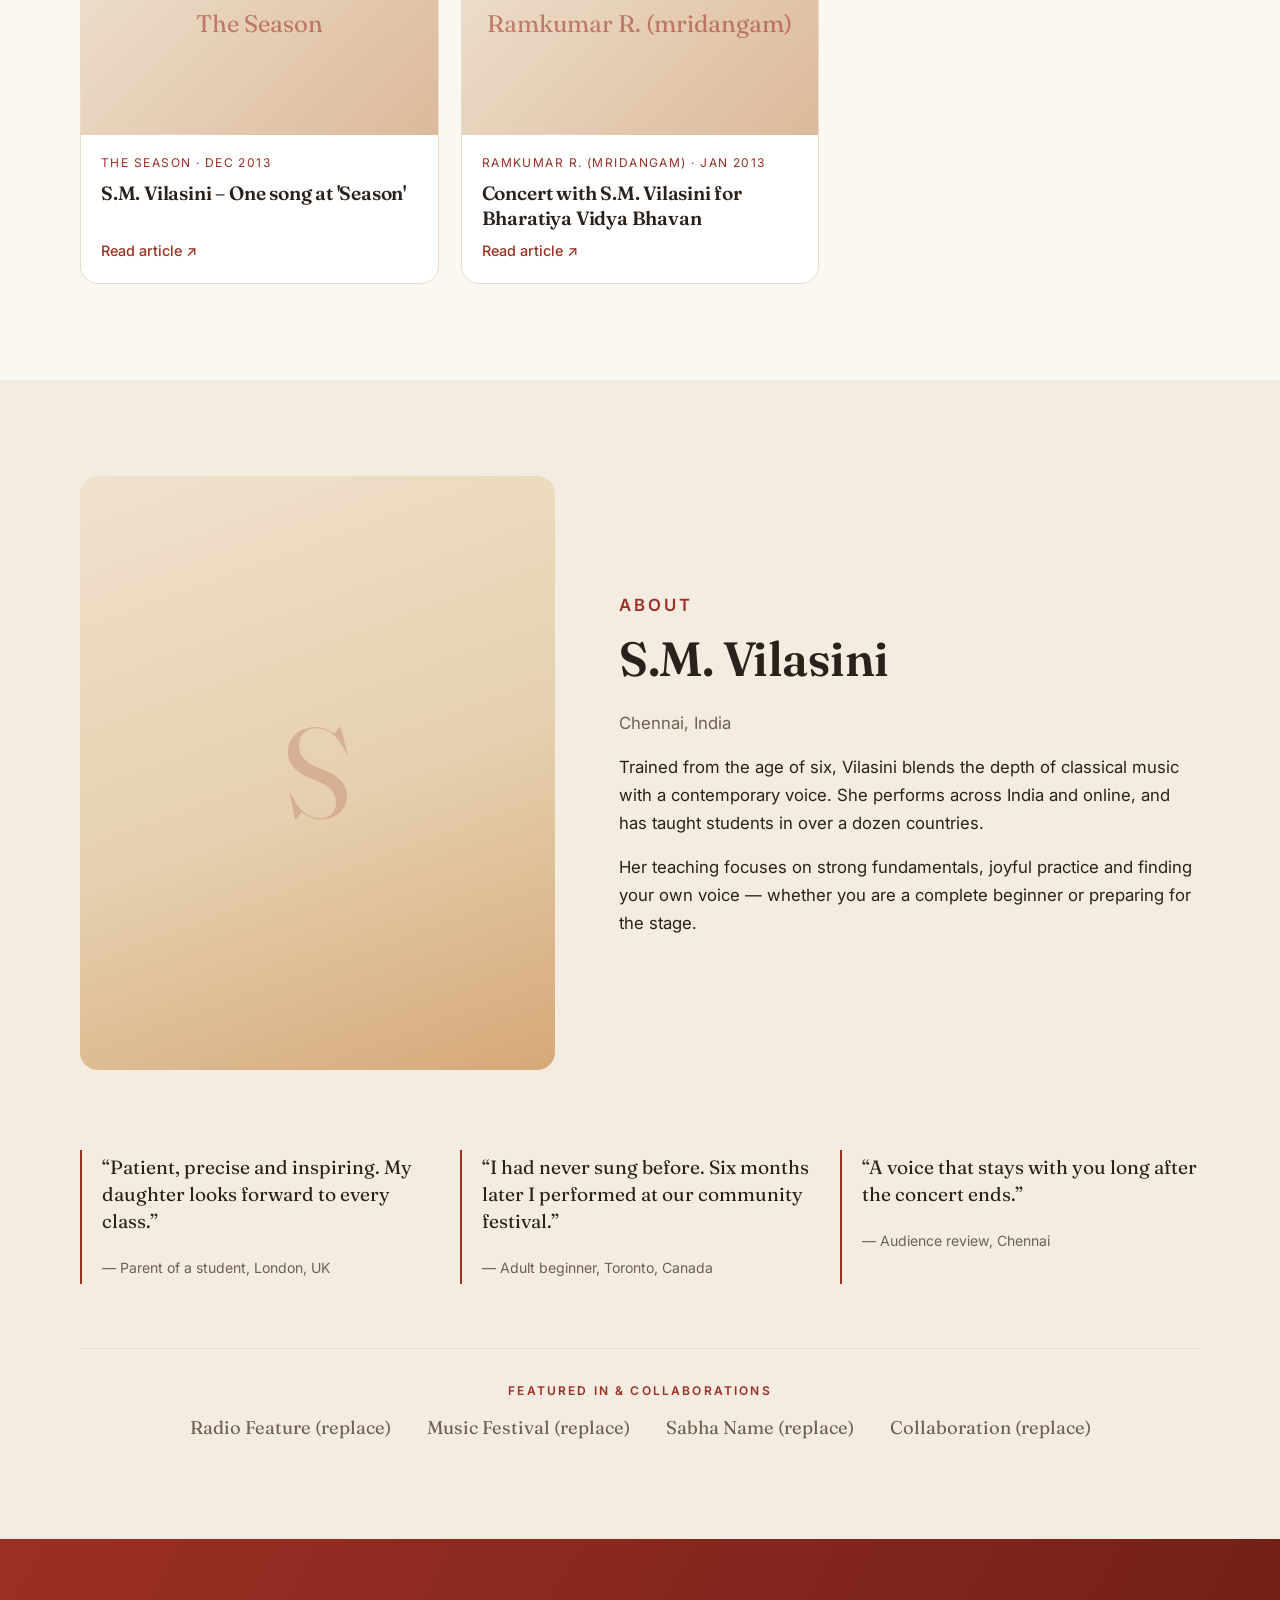
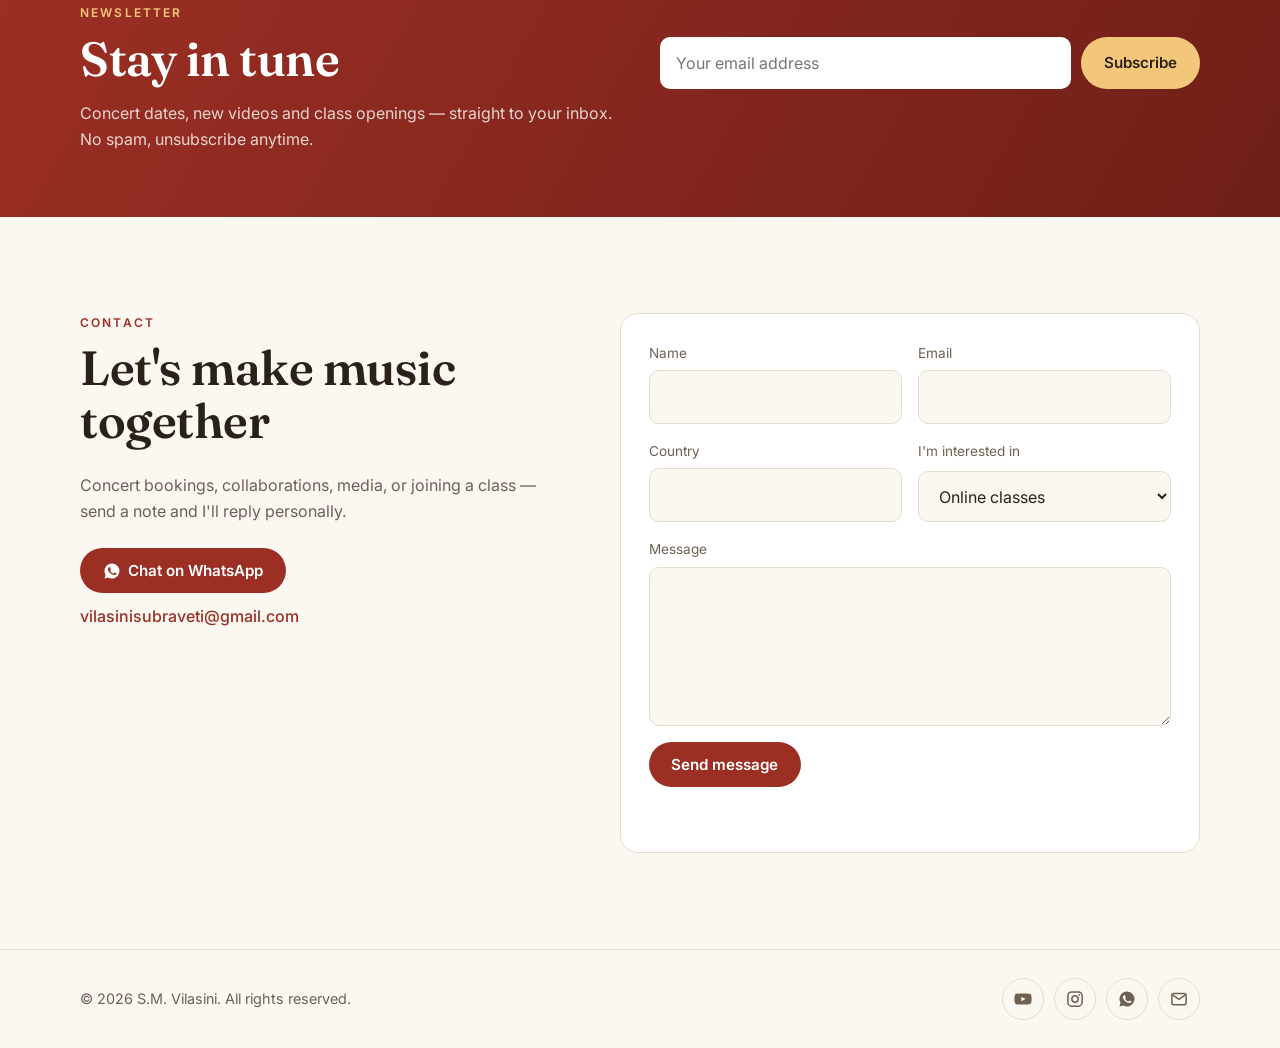
==== commit f5084217: "Past concerts and chief guest from Instagram" ====
--- a/index.html
+++ b/index.html
@@ -28,7 +28,8 @@
         <a href="#events">Concerts</a>
         <a href="#classes" data-classes-link hidden>Classes</a>
         <a href="#awards" data-awards-link hidden>Awards</a>
-        <a href="#accomplishments">Accomplishments</a>
+        <a href="#accomplishments" data-acc-link hidden>Accomplishments</a>
+        <a href="#press" data-press-link hidden>Press</a>
         <a href="#articles">Articles</a>
         <a href="#about">About</a>
         <a href="#contact" class="btn btn--small">Contact</a>
@@ -87,11 +88,6 @@
           <button class="tab" data-events-tab="past">Past</button>
         </div>
         <div class="events" data-events></div>
-        <div class="insta" data-insta-wrap hidden>
-          <h3 class="subhead">Recent concerts</h3>
-          <div class="insta__grid" data-insta></div>
-          <button class="btn btn--ghost" data-insta-more hidden>Show more</button>
-        </div>
       </div>
     </section>
 
@@ -119,7 +115,7 @@
     </section>
 
     <!-- AWARDS (rich content, added in the editor) -->
-    <section class="section section--alt" id="awards" data-awards-section hidden>
+    <section class="section" id="awards" data-awards-section hidden>
       <div class="wrap">
         <div class="section__head reveal">
           <p class="eyebrow">Awards</p>
@@ -129,22 +125,25 @@
       </div>
     </section>
 
-    <!-- ACCOMPLISHMENTS: awards (typed in the editor) + press (fetched automatically) -->
-    <section class="section" id="accomplishments" data-acc-section hidden>
+    <!-- ACCOMPLISHMENTS: chief guest & honours (picture + write-up copied from Instagram or typed in the editor) -->
+    <section class="section section--alt" id="accomplishments" data-acc-section hidden>
       <div class="wrap">
         <div class="section__head reveal">
           <p class="eyebrow">Accomplishments</p>
-          <h2>Honours &amp; press</h2>
-        </div>
-        <div class="insta" data-insta-honour-wrap hidden style="margin:0 0 48px">
-          <h3 class="subhead reveal">Honours &amp; invitations</h3>
-          <div class="insta__grid" data-insta-honour></div>
-          <button class="btn btn--ghost" data-insta-honour-more hidden>Show more</button>
-        </div>
-        <div data-press-wrap hidden>
-          <h3 class="subhead reveal">In the press</h3>
-          <div class="press" data-press></div>
-        </div>
+          <h2>Chief guest &amp; honours</h2>
+        </div>
+        <div class="honours" data-honours></div>
+      </div>
+    </section>
+
+    <!-- PRESS & REVIEWS (headline + picture fetched automatically) -->
+    <section class="section" id="press" data-press-section hidden>
+      <div class="wrap">
+        <div class="section__head reveal">
+          <p class="eyebrow">In the press</p>
+          <h2>Reviews &amp; features</h2>
+        </div>
+        <div data-press-wrap hidden><div class="press" data-press></div></div>
       </div>
     </section>
 
--- a/styles.css
+++ b/styles.css
@@ -310,3 +310,13 @@
 /* Instagram concerts live inside the "Past" tab */
 #events:not(.is-past) [data-insta-wrap]{display:none}
 #events.is-past .insta{margin-top:28px}
+
+/* Past concerts with a picture (copied from Instagram) */
+.event--img{grid-template-columns:130px 80px 1fr auto}
+.event__pic{padding:0;border:0;background:none;cursor:pointer;width:130px;aspect-ratio:1;border-radius:12px;overflow:hidden}
+.event__pic img{width:100%;height:100%;object-fit:cover;display:block;transition:transform .5s}
+.event__pic:hover img{transform:scale(1.05)}
+.honours{display:grid;grid-template-columns:repeat(auto-fill,minmax(280px,1fr));gap:22px}
+.event[data-code]{position:relative}
+@media (max-width:700px){.event--img{grid-template-columns:64px 1fr}.event__pic{grid-column:1/-1;width:100%;aspect-ratio:16/10}}
+.event--past.event--img{opacity:1}
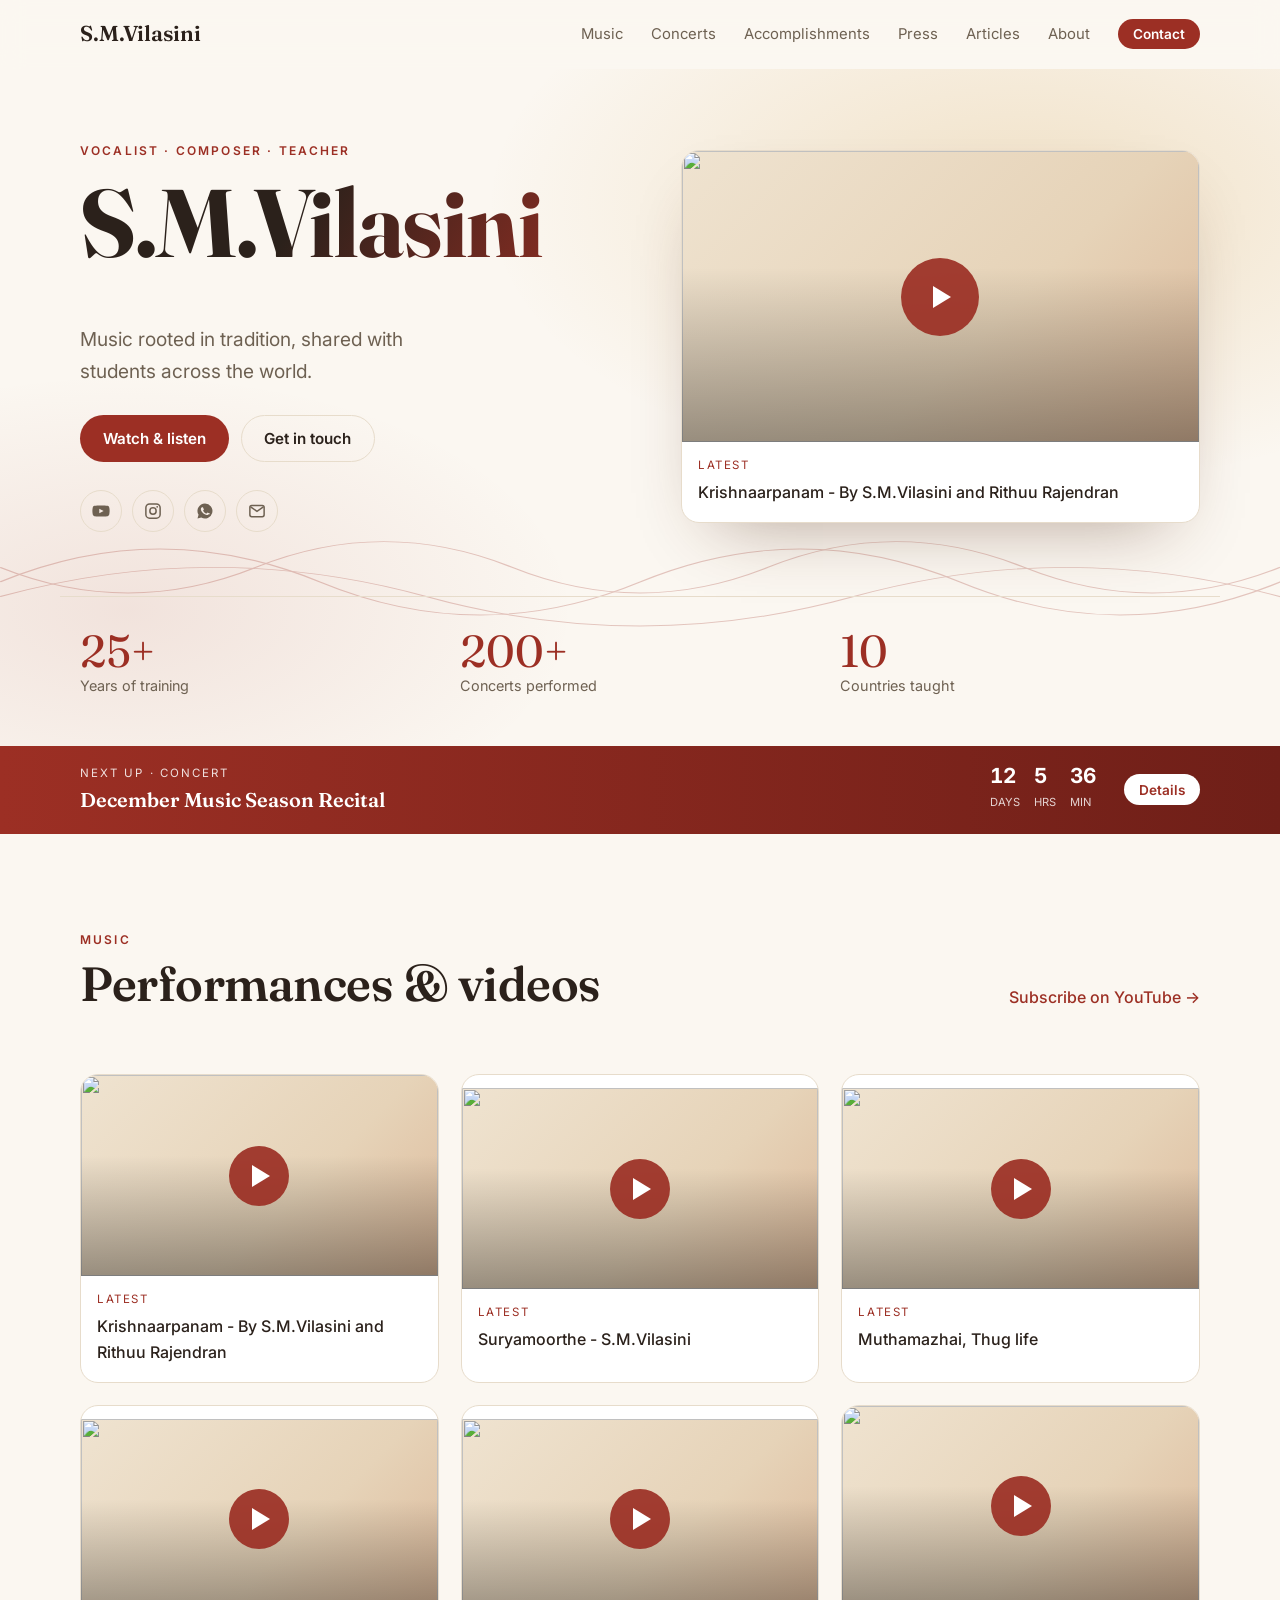
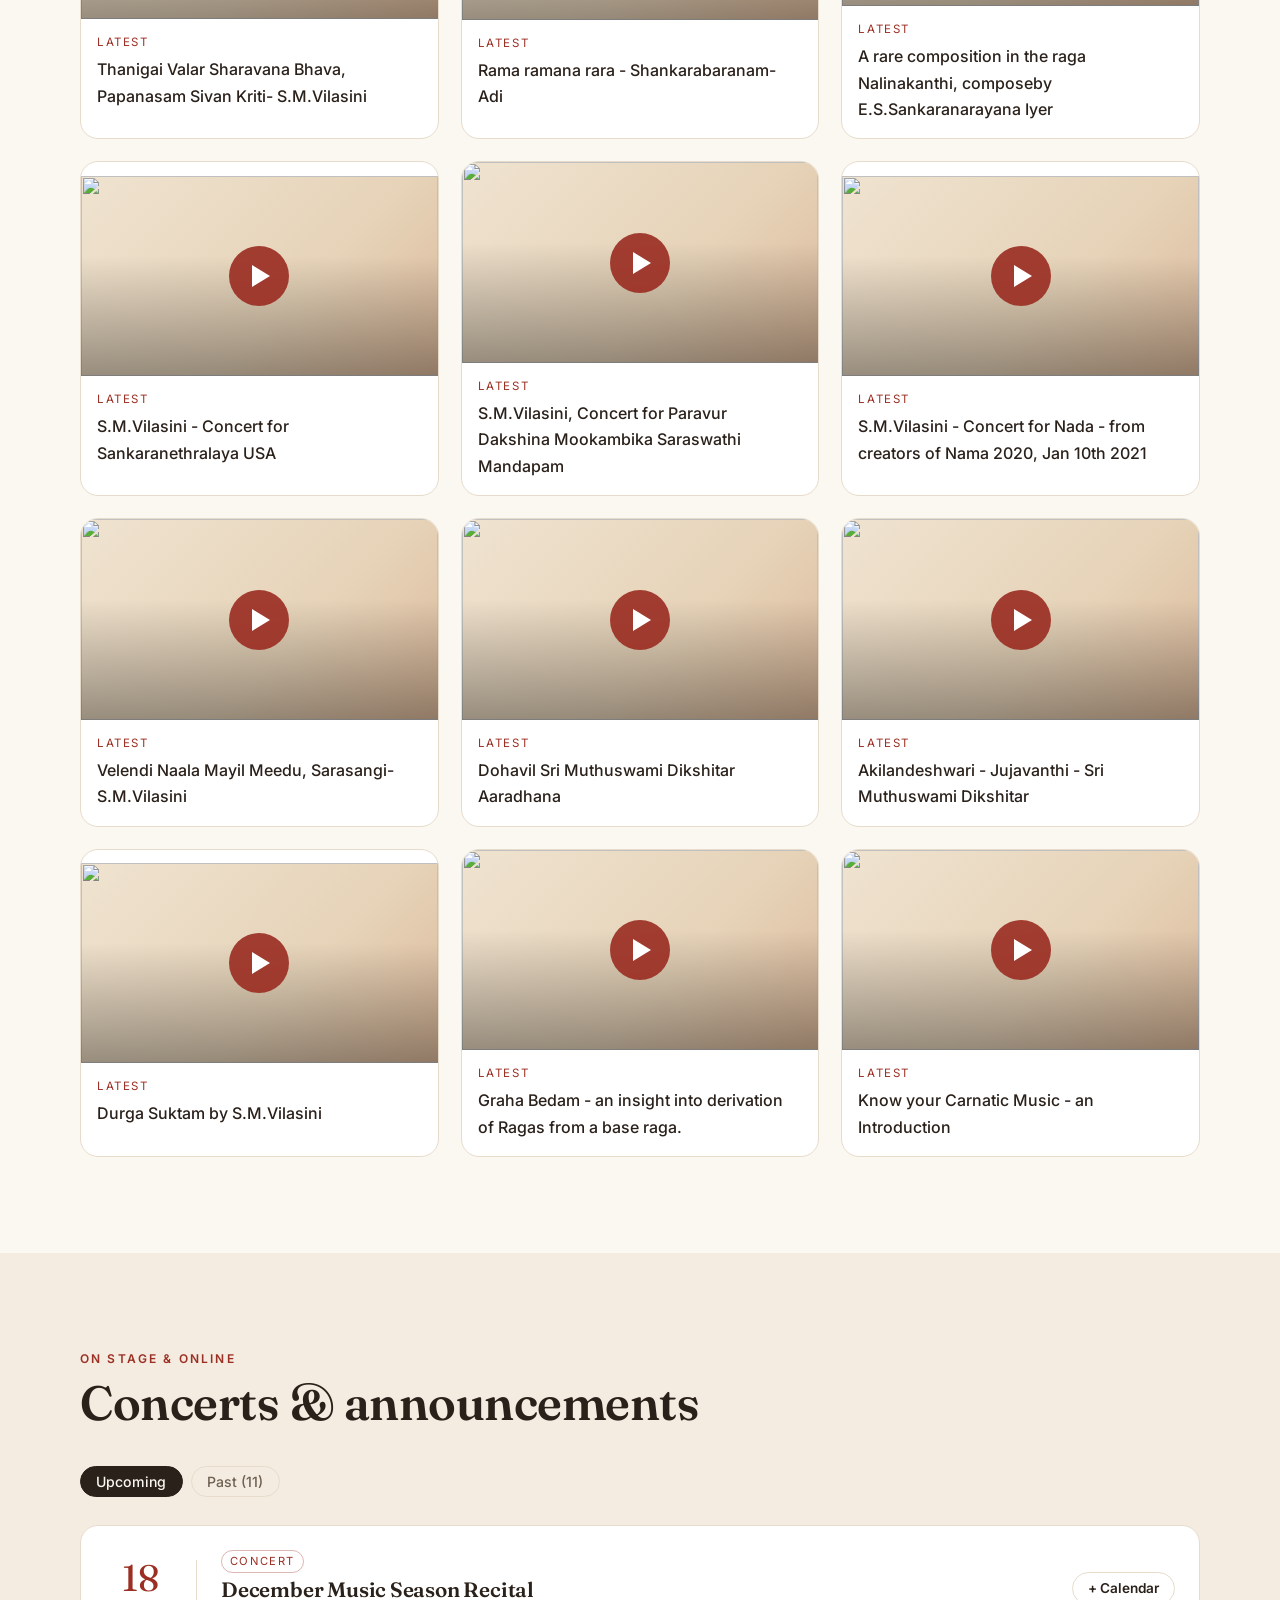
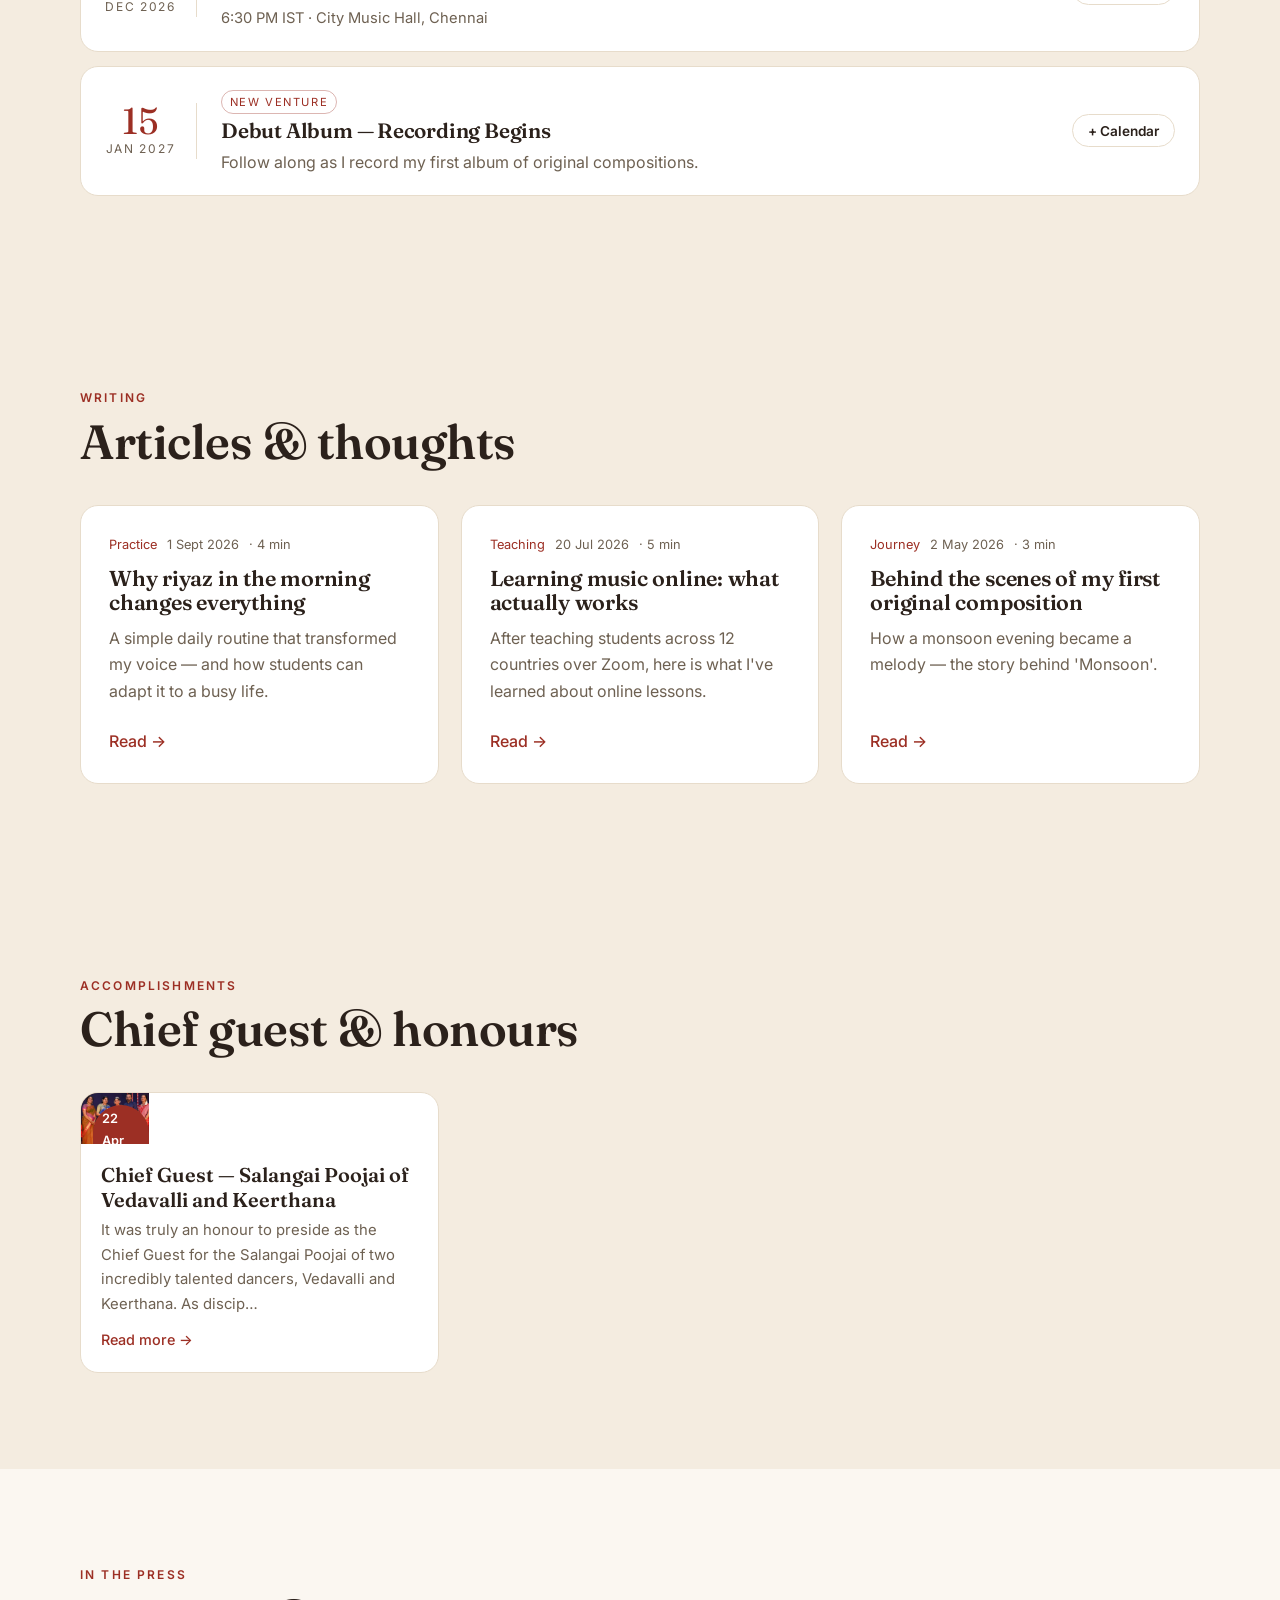
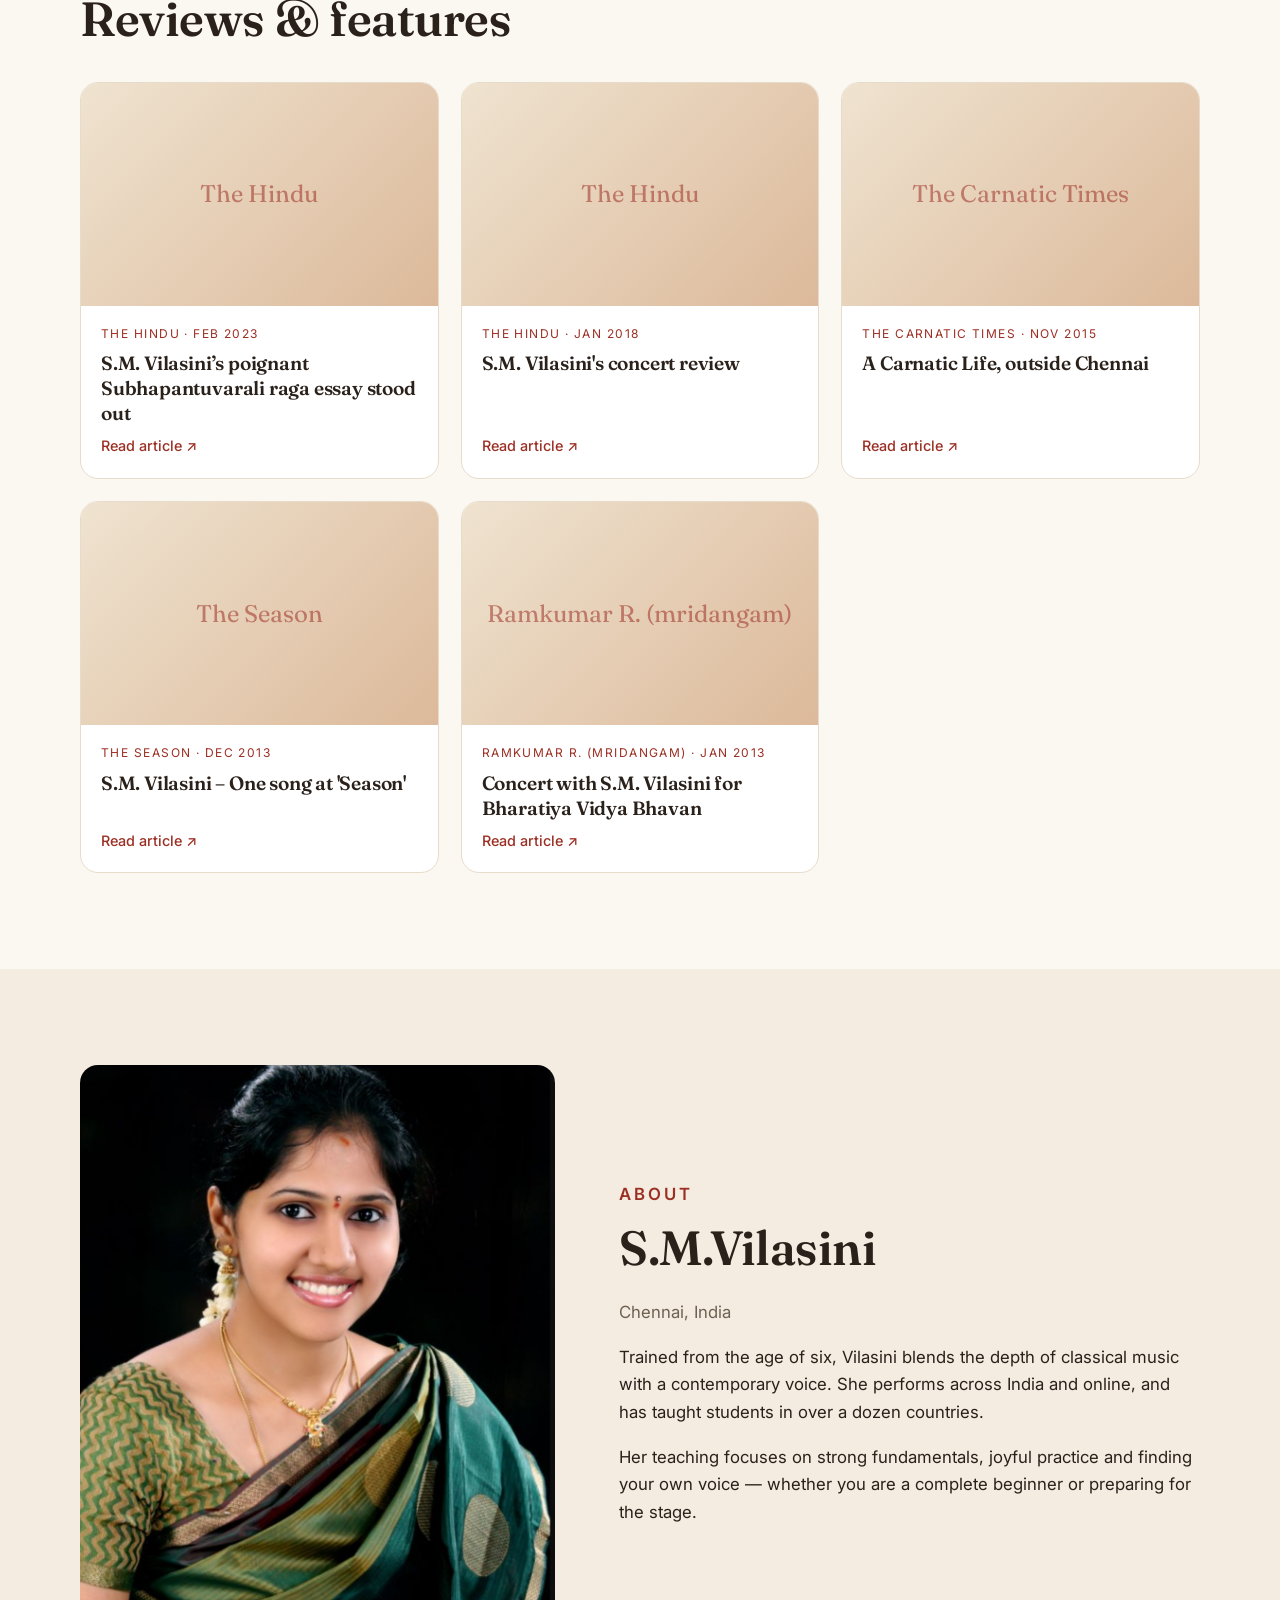
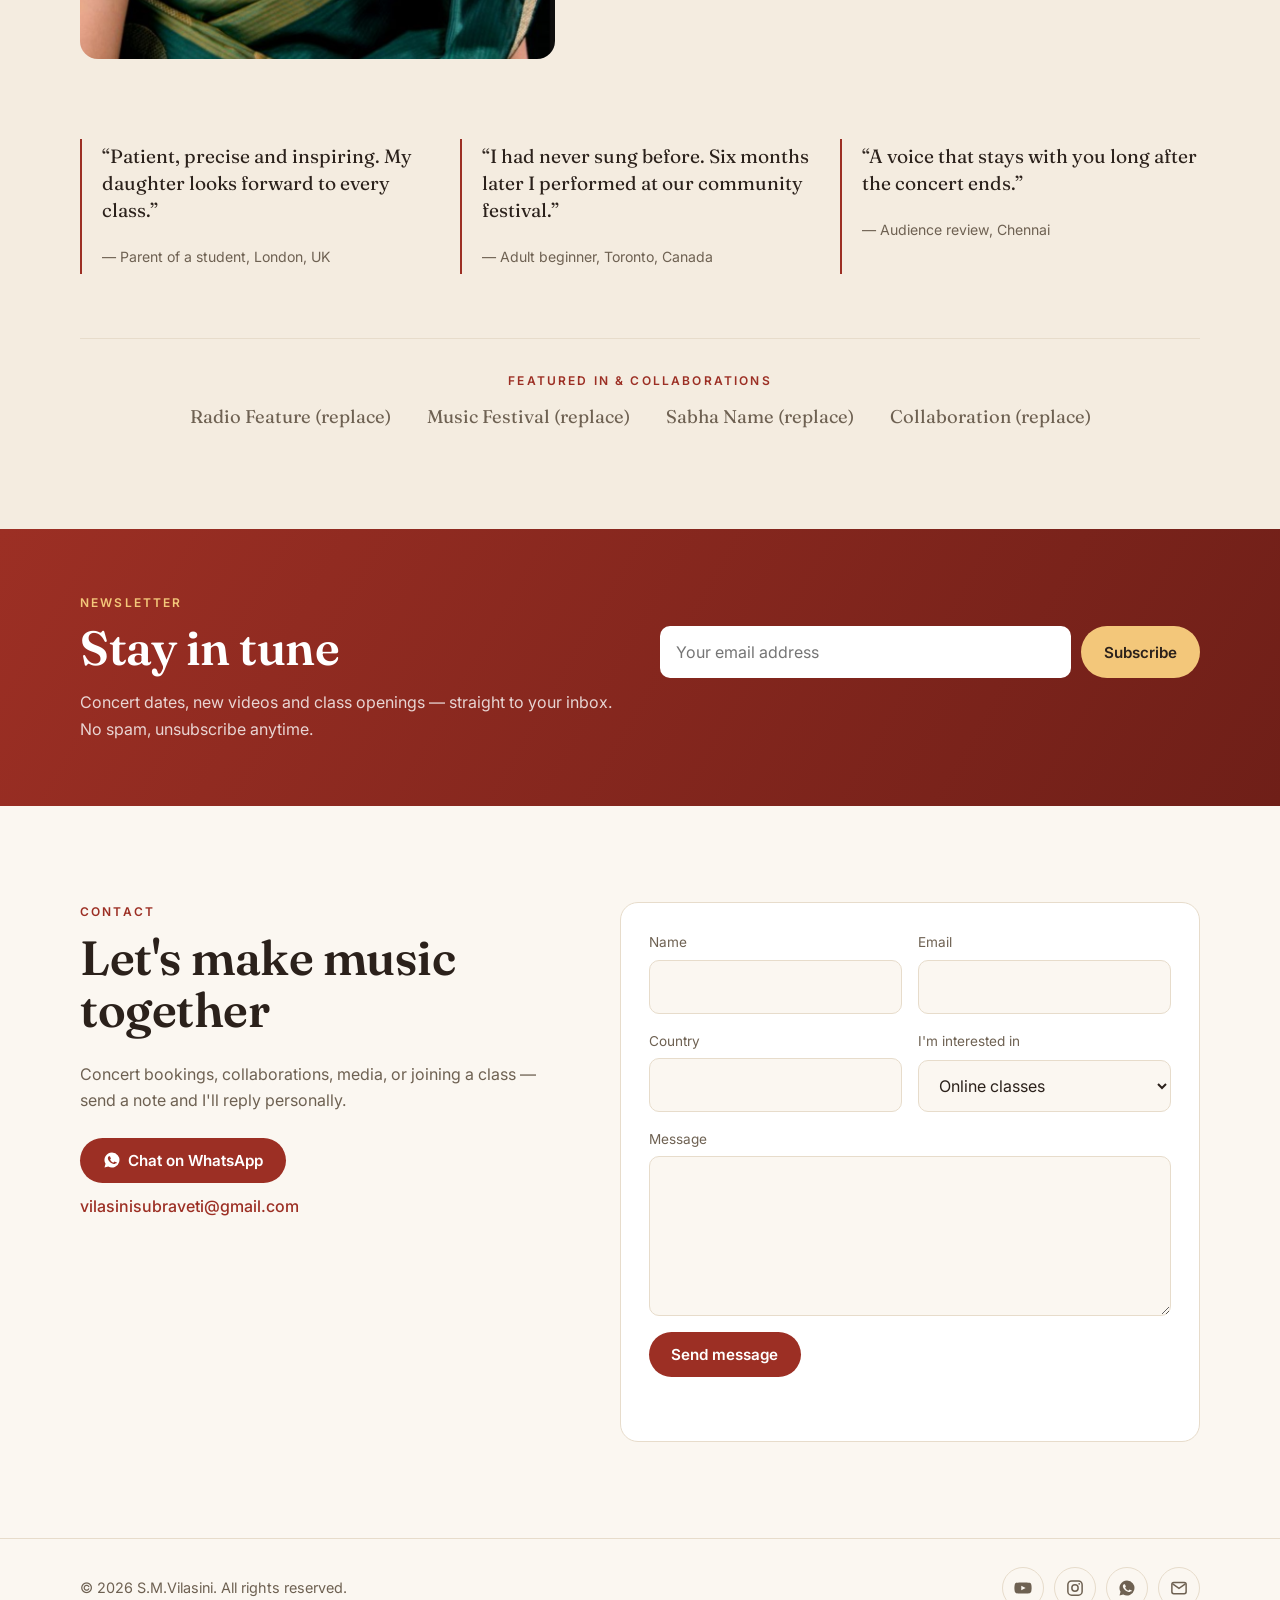
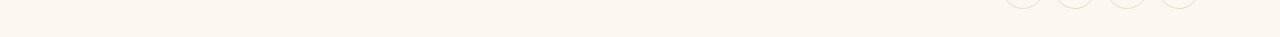
==== commit 23e341fb: "Name: S.M.Vilasini, alternate names" ====
--- a/index.html
+++ b/index.html
@@ -3,12 +3,20 @@
 <head>
   <meta charset="utf-8">
   <meta name="viewport" content="width=device-width, initial-scale=1">
-  <title>Music · Performances, Videos & Online Classes</title>
-  <meta name="description" content="Official website — music videos, upcoming concerts, articles and live online music classes for students worldwide.">
+  <title>S.M.Vilasini · Carnatic Vocalist, Chennai</title>
+  <meta name="description" content="S.M.Vilasini — Carnatic vocalist and composer from Chennai. Concerts, videos, articles and awards.">
+  <link rel="canonical" href="https://vilasinisubraveti-bit.github.io/Vilasini/">
   <meta property="og:type" content="website">
-  <meta property="og:title" content="Music · Performances & Online Classes">
-  <meta property="og:description" content="Watch performances, see upcoming concerts and learn music online.">
-  <meta property="og:image" content="assets/portrait.jpg">
+  <meta property="og:url" content="https://vilasinisubraveti-bit.github.io/Vilasini/">
+  <meta property="og:title" content="S.M.Vilasini · Carnatic Vocalist">
+  <meta property="og:description" content="Concerts, videos, articles and awards — S.M.Vilasini, Carnatic vocalist, Chennai.">
+  <meta property="og:image" content="https://vilasinisubraveti-bit.github.io/Vilasini/assets/instagram/DXcWAwTn98w.webp">
+  <script type="application/ld+json">
+  {"@context":"https://schema.org","@type":"Person","name":"S.M.Vilasini","alternateName":["S.M. Vilasini","SM Vilasini","Vilasini Subraveti"],
+   "jobTitle":"Carnatic vocalist","url":"https://vilasinisubraveti-bit.github.io/Vilasini/",
+   "address":{"@type":"PostalAddress","addressLocality":"Chennai","addressCountry":"IN"},
+   "sameAs":["https://www.youtube.com/@Vilzbuzz","https://www.instagram.com/s.m.vilasini/"]}
+  </script>
   <meta name="theme-color" content="#fbf7f1">
   <link rel="icon" href="data:image/svg+xml,<svg xmlns='http://www.w3.org/2000/svg' viewBox='0 0 100 100'><text y='.9em' font-size='90'>🎵</text></svg>">
   <link rel="preconnect" href="https://fonts.googleapis.com">
--- a/styles.css
+++ b/styles.css
@@ -320,3 +320,8 @@
 .event[data-code]{position:relative}
 @media (max-width:700px){.event--img{grid-template-columns:64px 1fr}.event__pic{grid-column:1/-1;width:100%;aspect-ratio:16/10}}
 .event--past.event--img{opacity:1}
+
+.event__artists{display:flex;flex-wrap:wrap;gap:4px 16px;margin-top:6px;font-size:.9rem;color:var(--muted)}
+.event__artist b{color:var(--text);font-weight:600}
+.event-facts{display:grid;grid-template-columns:auto 1fr;gap:6px 18px;margin:0 0 18px;padding:14px 16px;background:var(--bg-alt);border-radius:12px}
+.event-facts dt{font-weight:600;color:var(--accent)}.event-facts dd{margin:0}
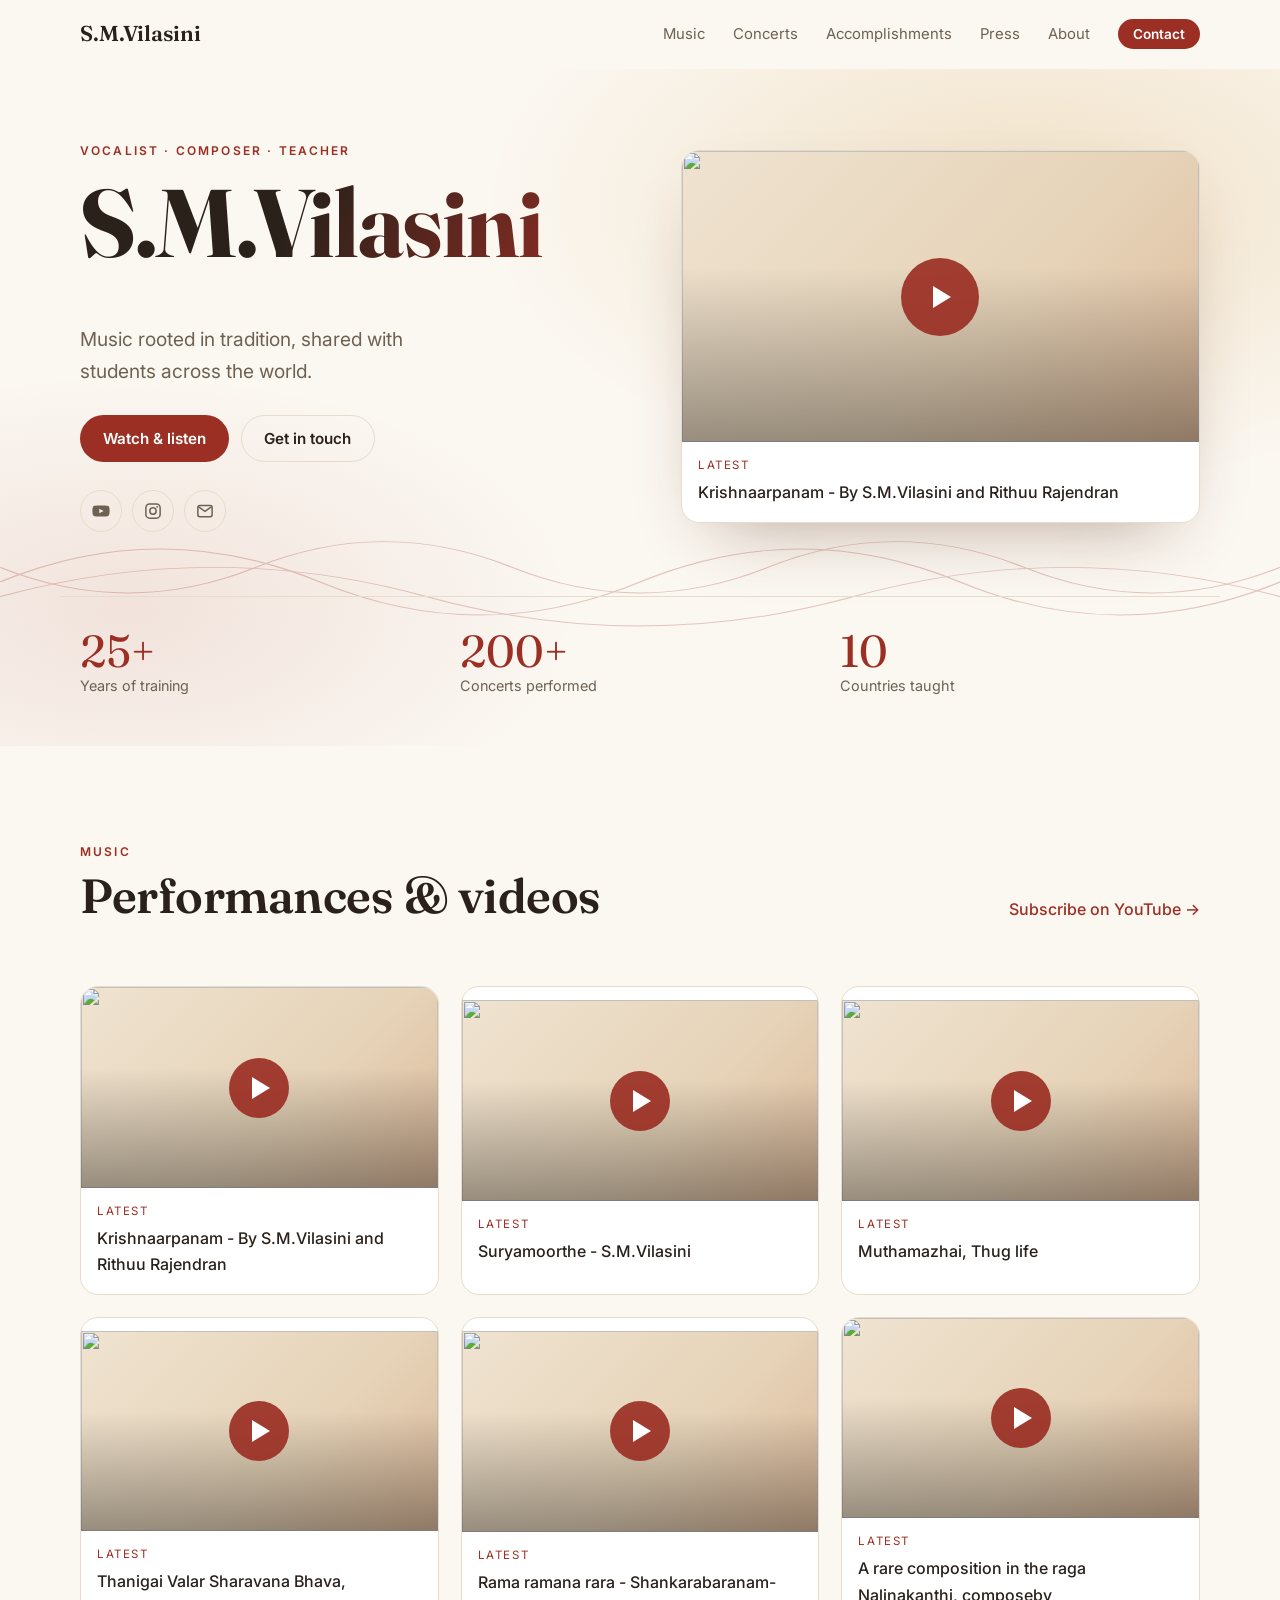
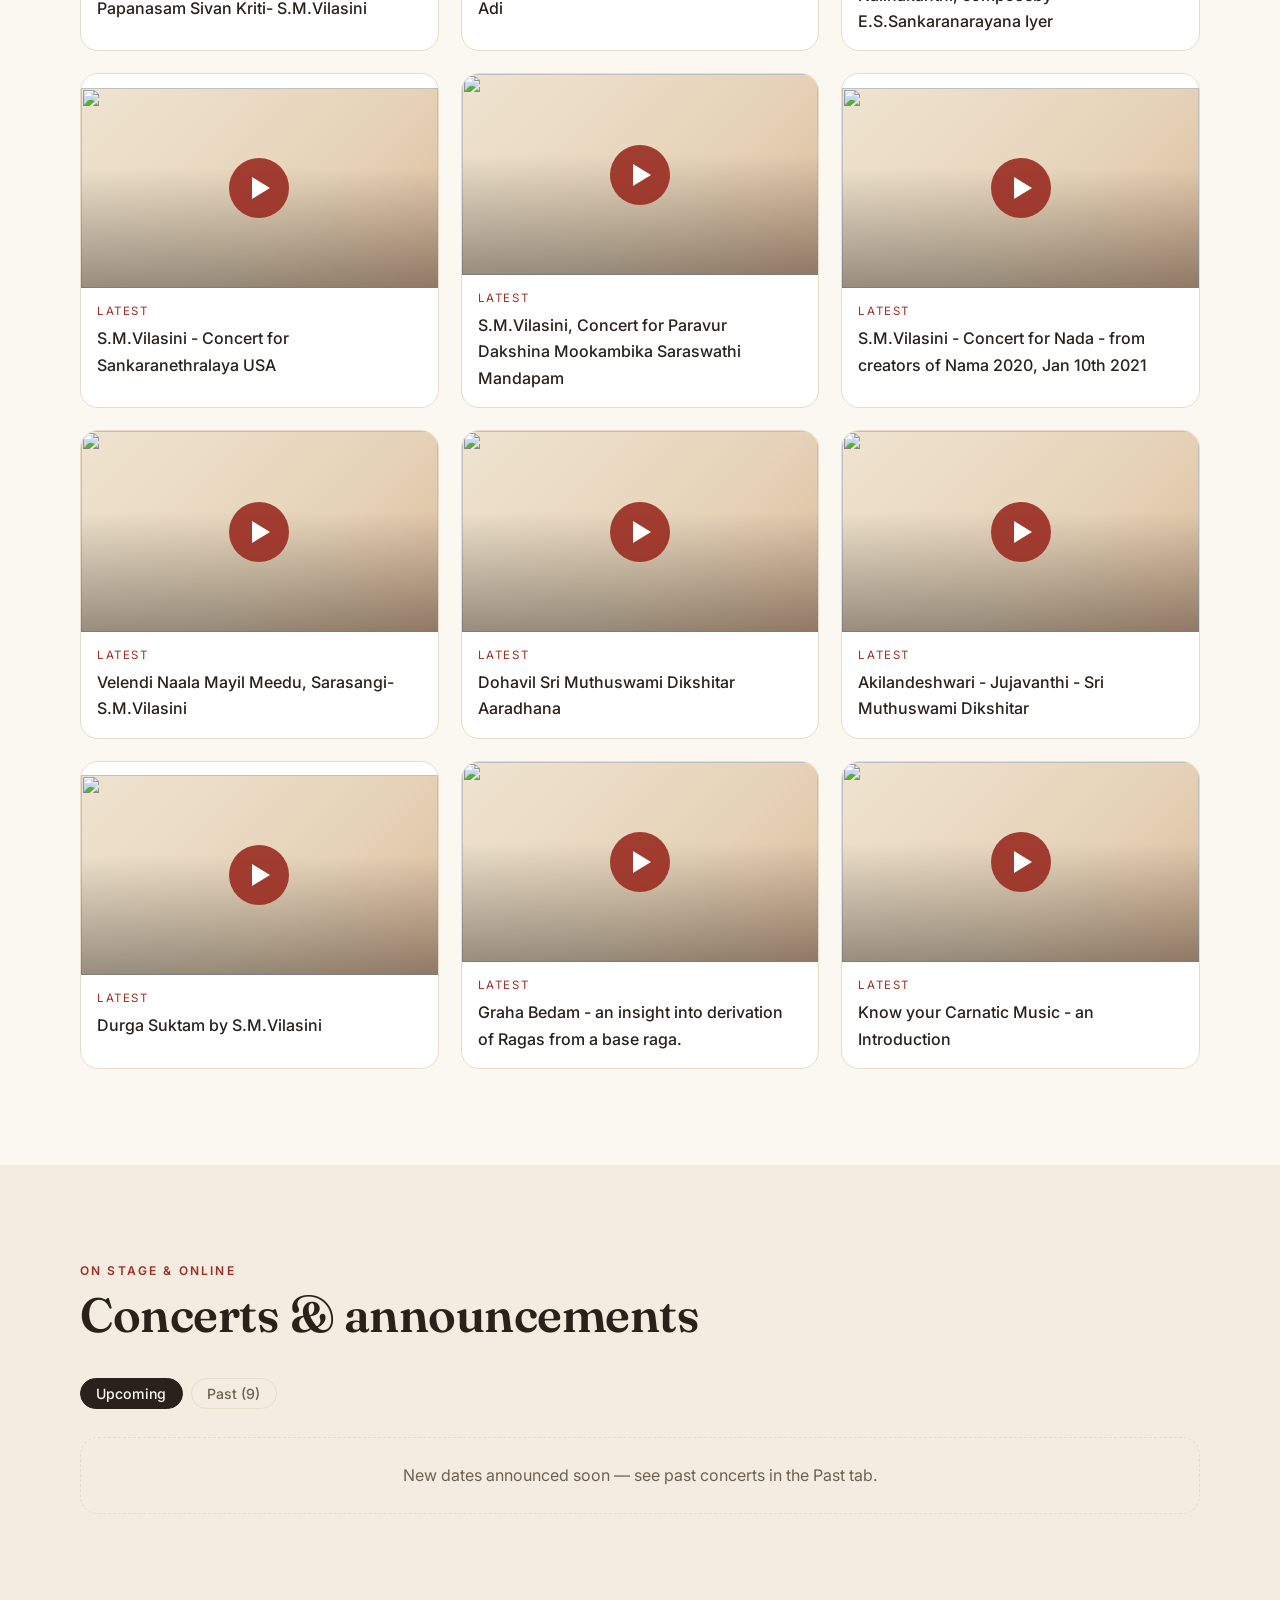
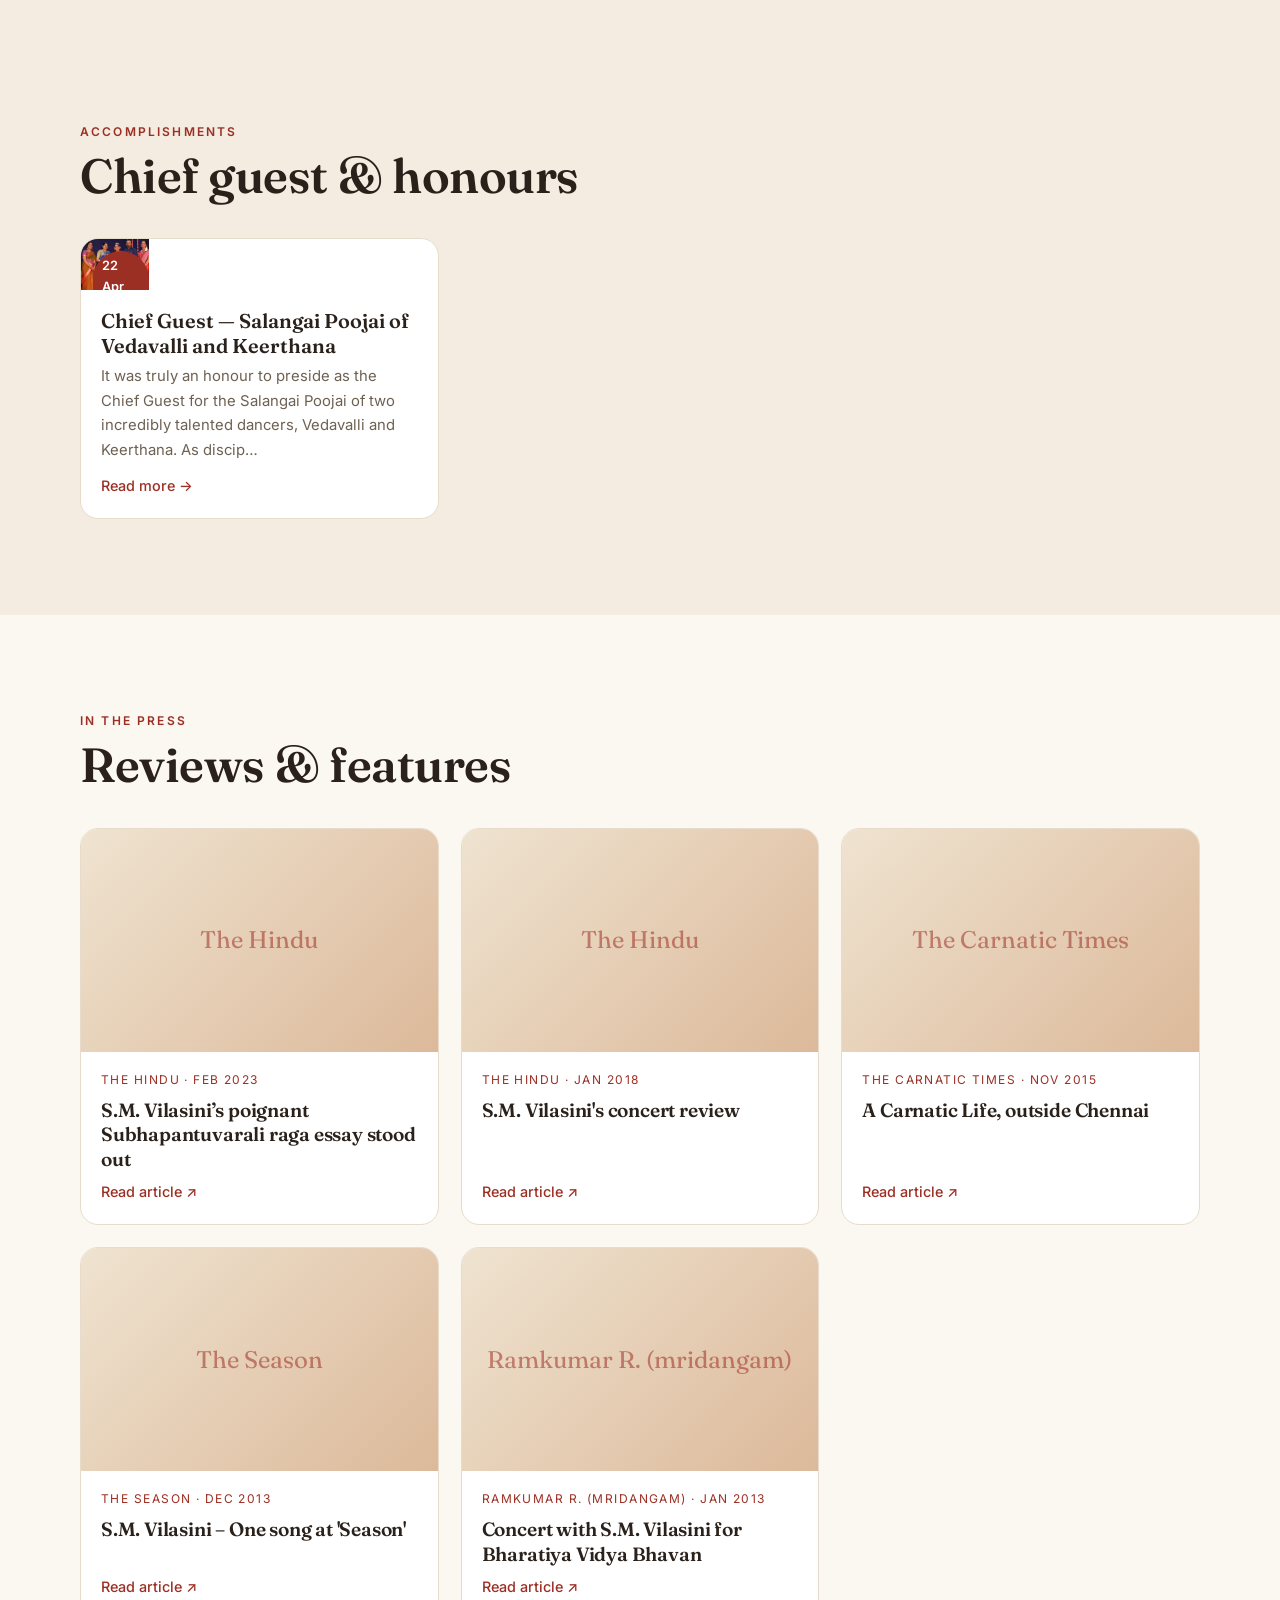
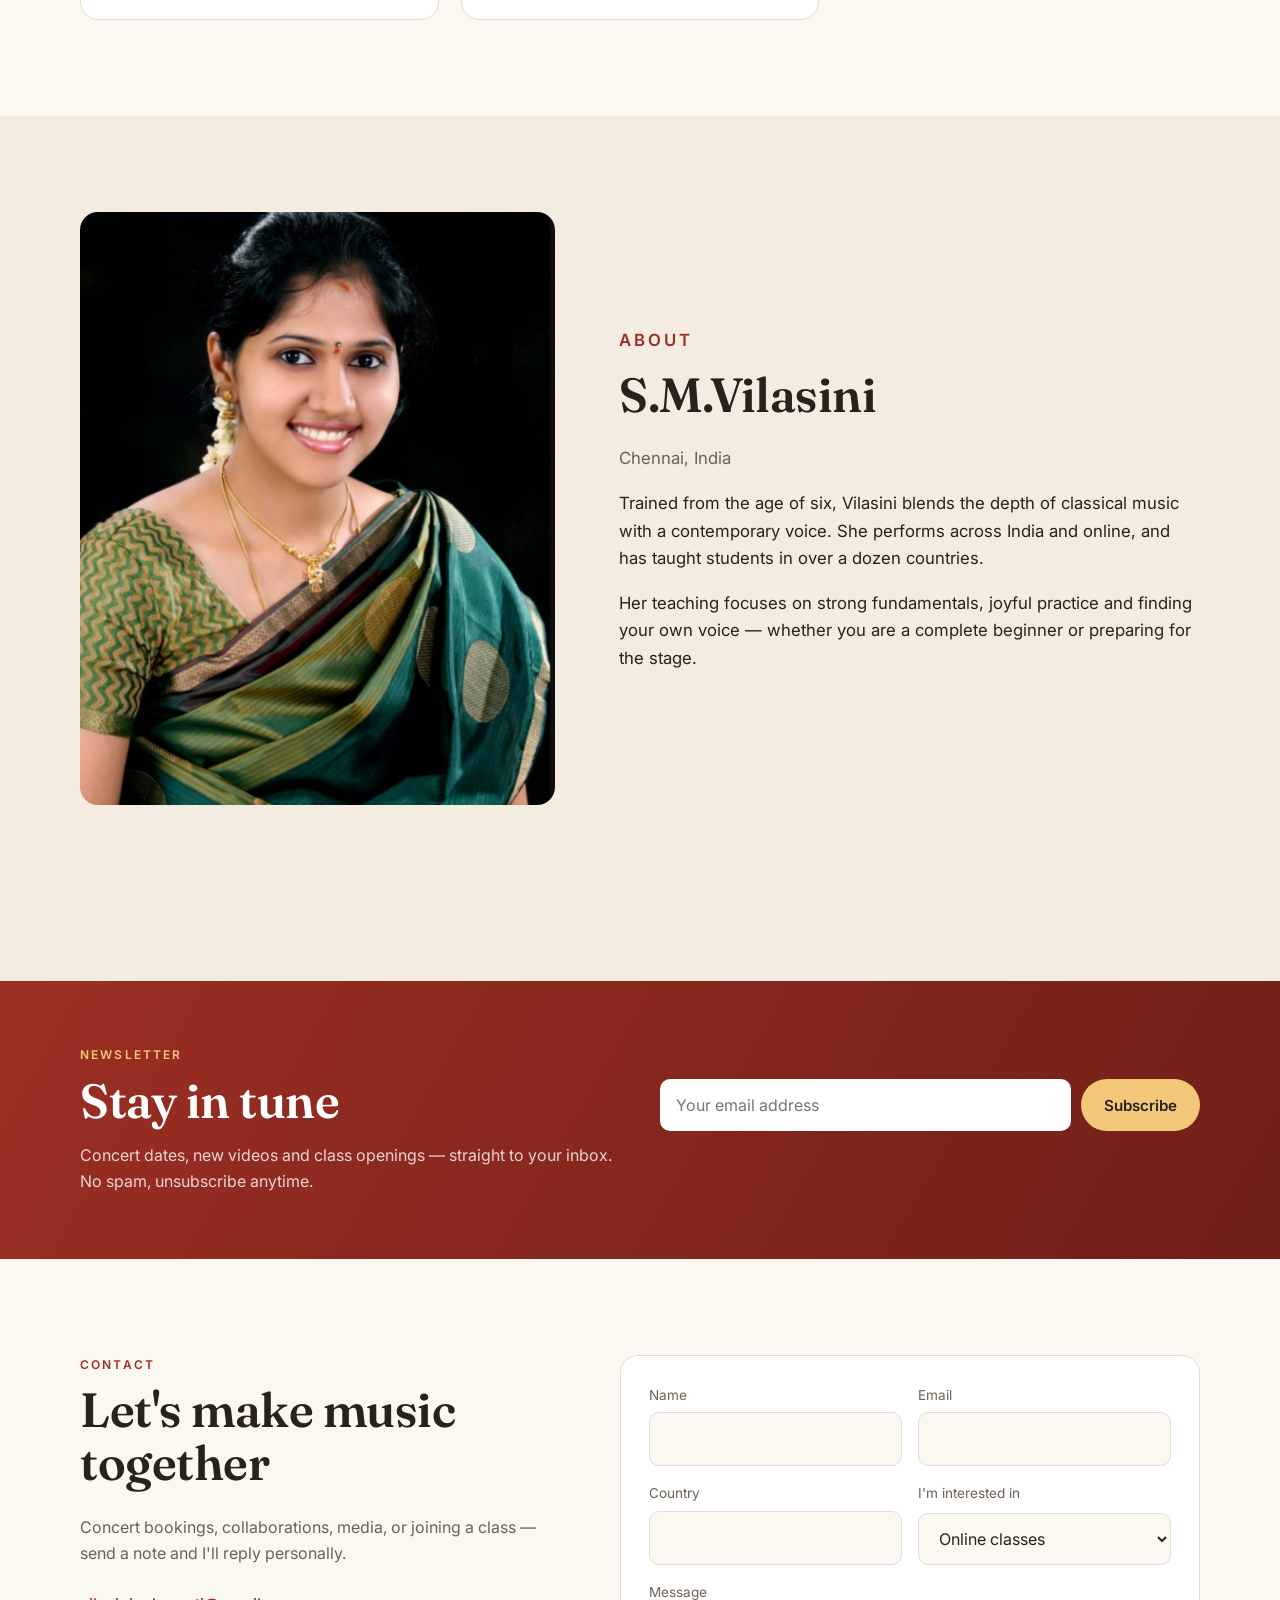
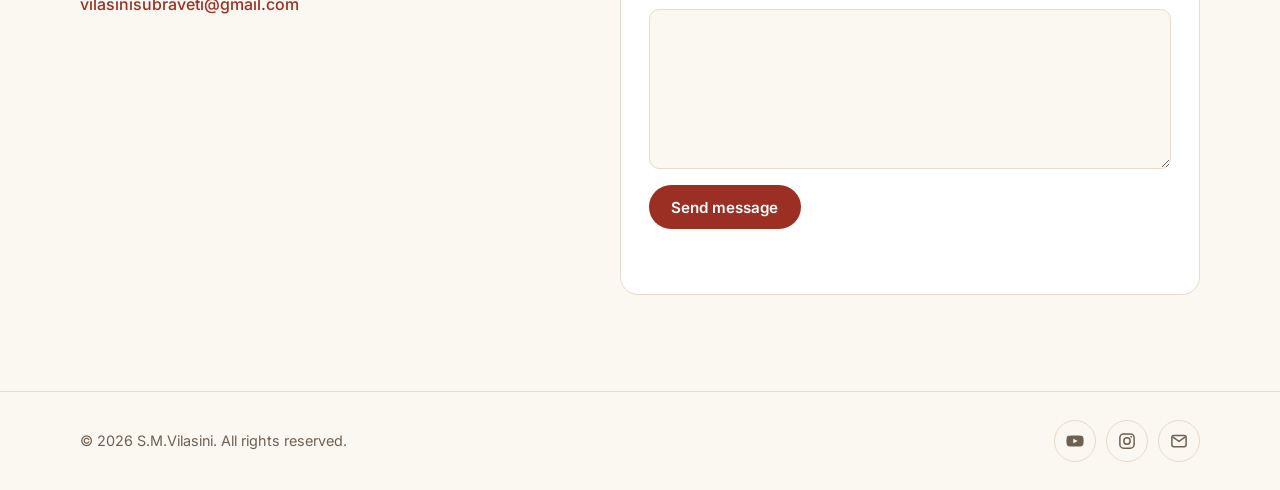
==== commit 50c8ed3e: "Add GoatCounter analytics" ====
--- a/index.html
+++ b/index.html
@@ -5,6 +5,7 @@
   <meta name="viewport" content="width=device-width, initial-scale=1">
   <title>S.M.Vilasini · Carnatic Vocalist, Chennai</title>
   <meta name="description" content="S.M.Vilasini — Carnatic vocalist and composer from Chennai. Concerts, videos, articles and awards.">
+  <meta name="google-site-verification" content="yczyyWPwxh5vDyOeJdsJ1k1iO_YxRmxIxip5rkt8r5g" />
   <link rel="canonical" href="https://vilasinisubraveti-bit.github.io/Vilasini/">
   <meta property="og:type" content="website">
   <meta property="og:url" content="https://vilasinisubraveti-bit.github.io/Vilasini/">
@@ -239,5 +240,6 @@
 
   <script src="content.js"></script>
   <script src="app.js"></script>
+<script src="analytics.js" defer></script>
 </body>
 </html>
